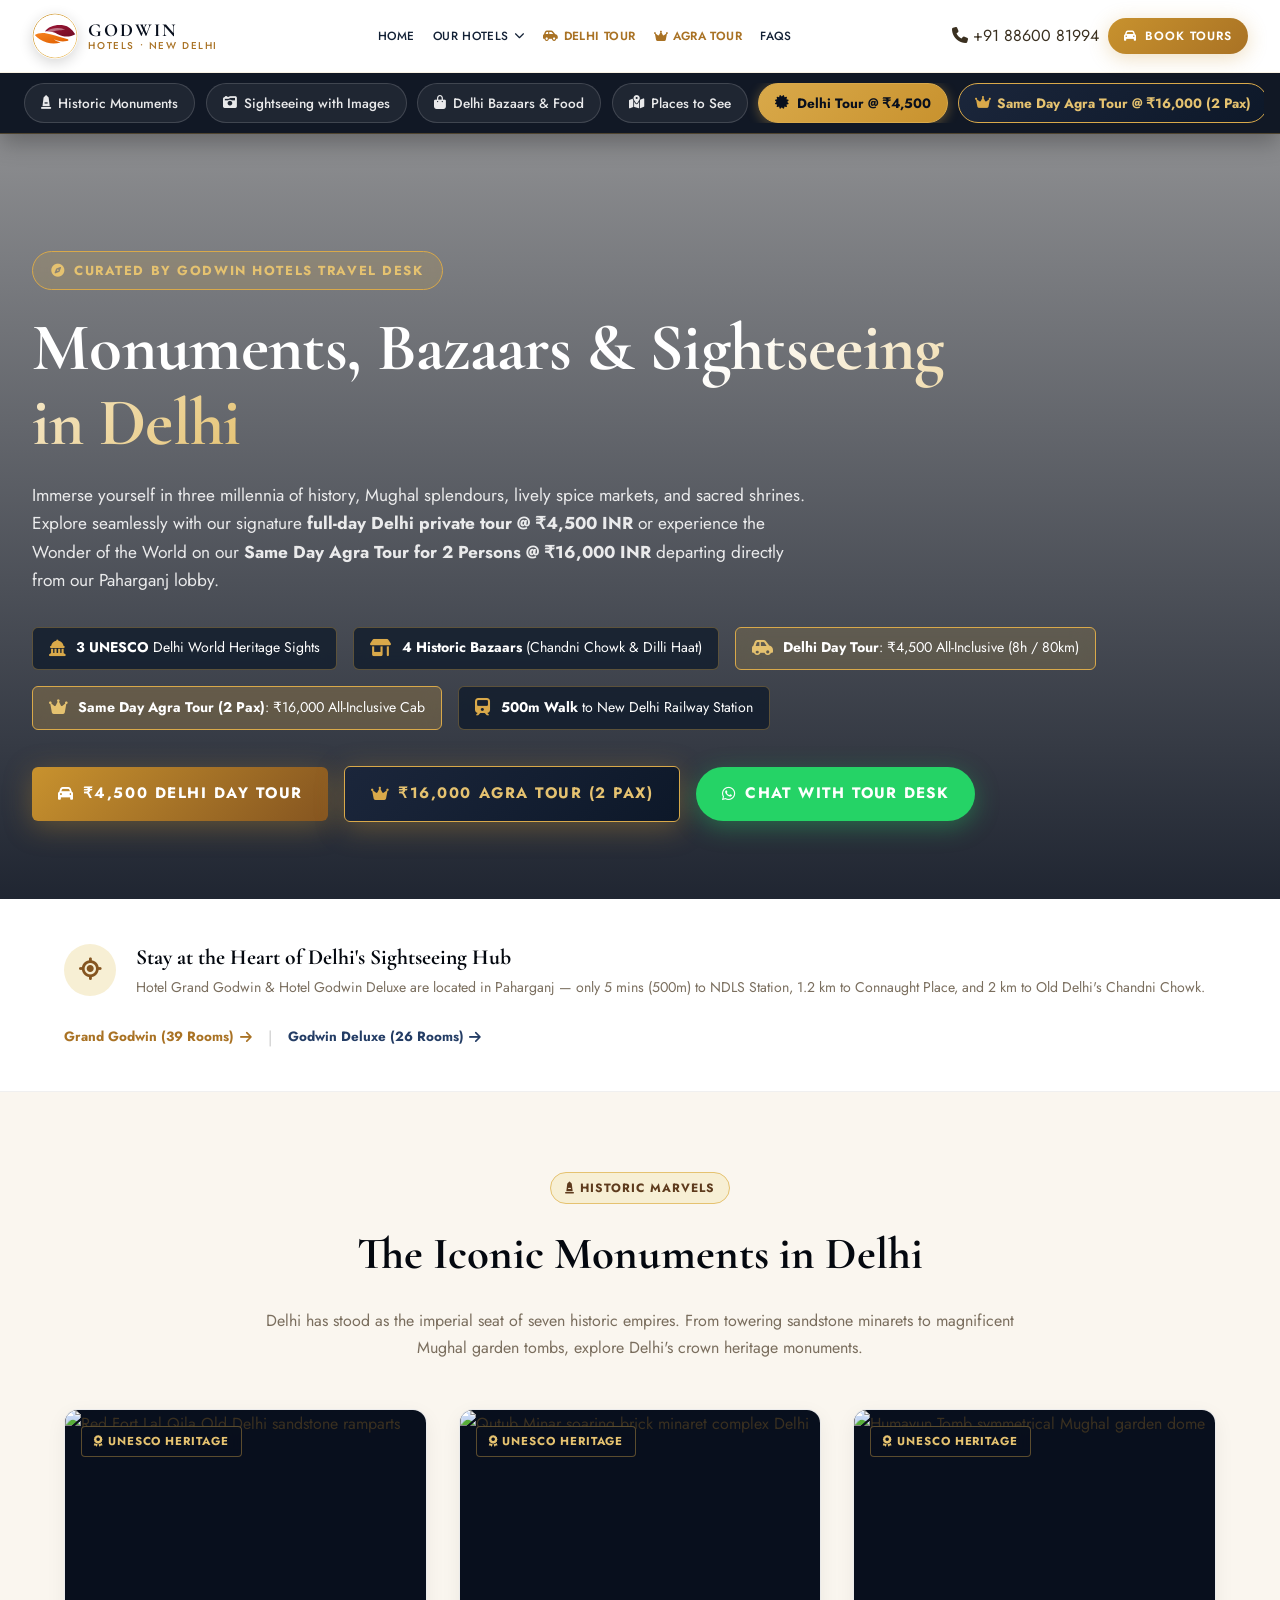
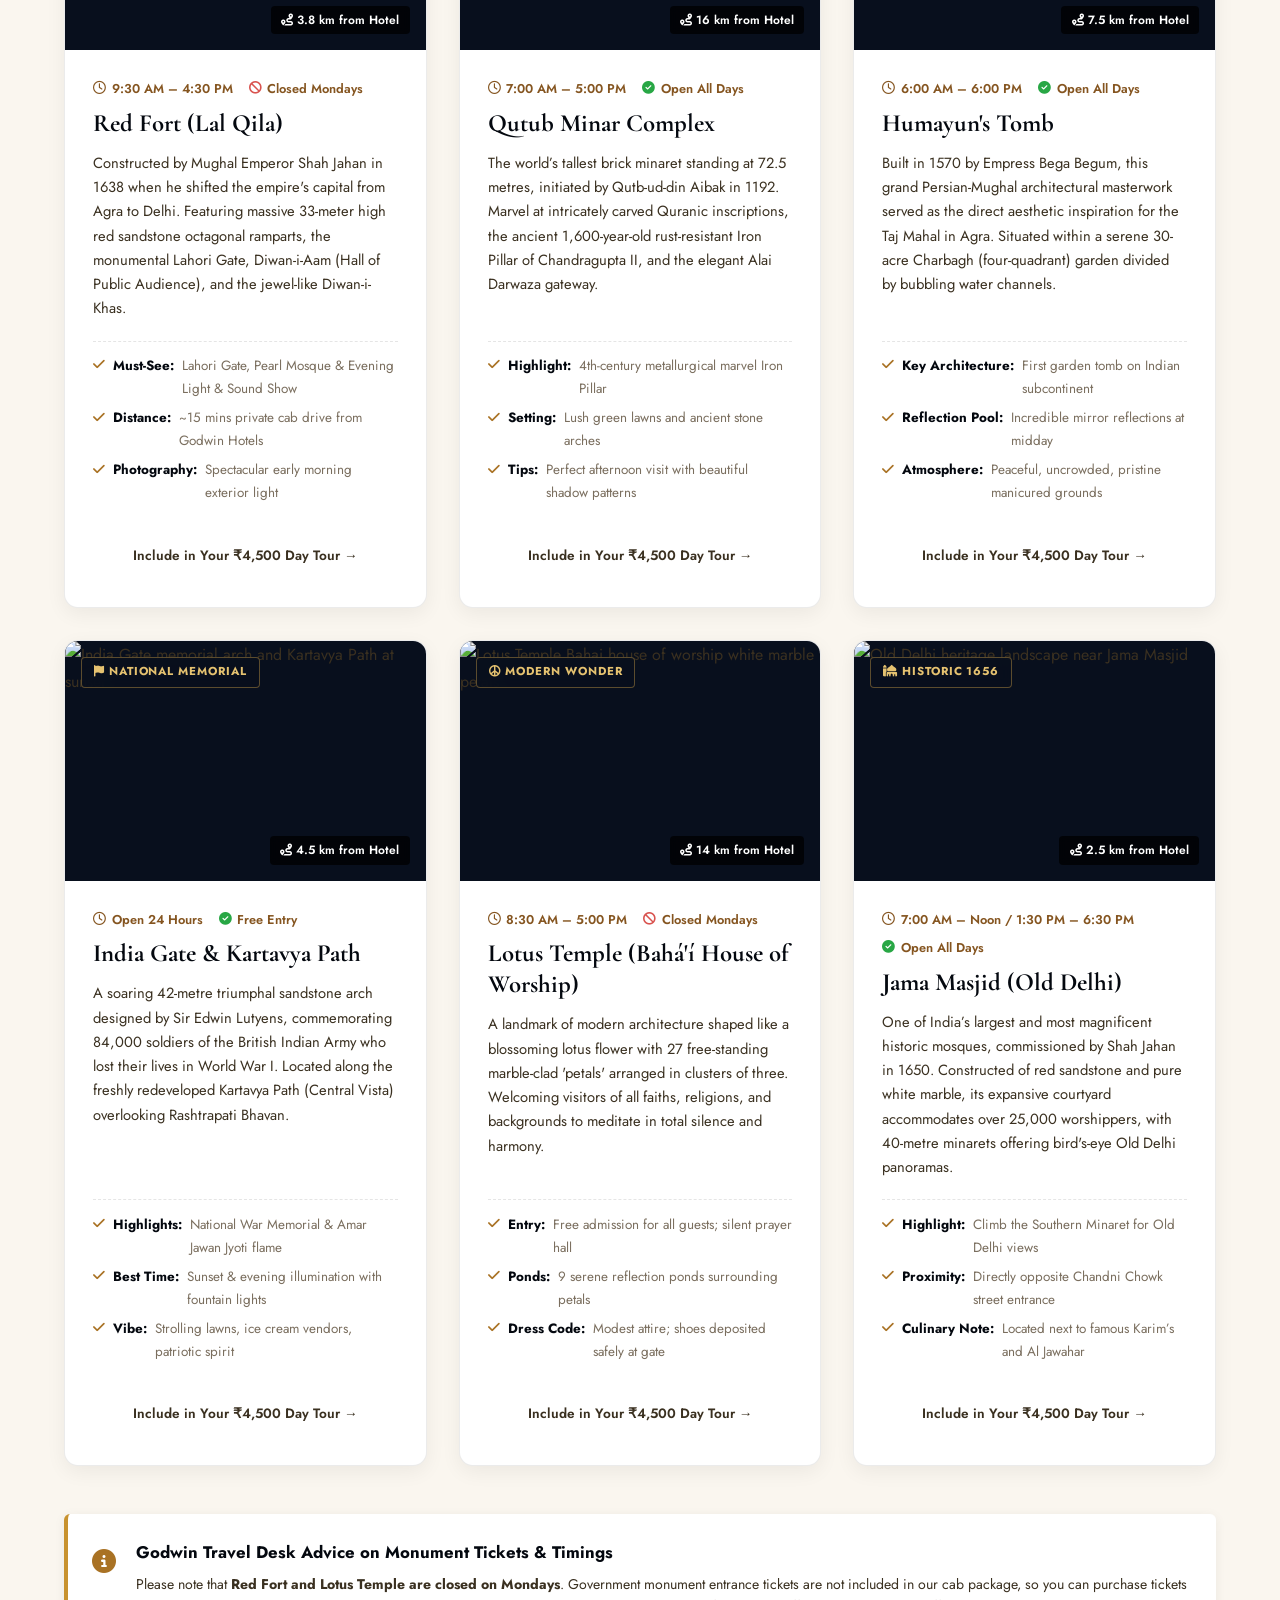
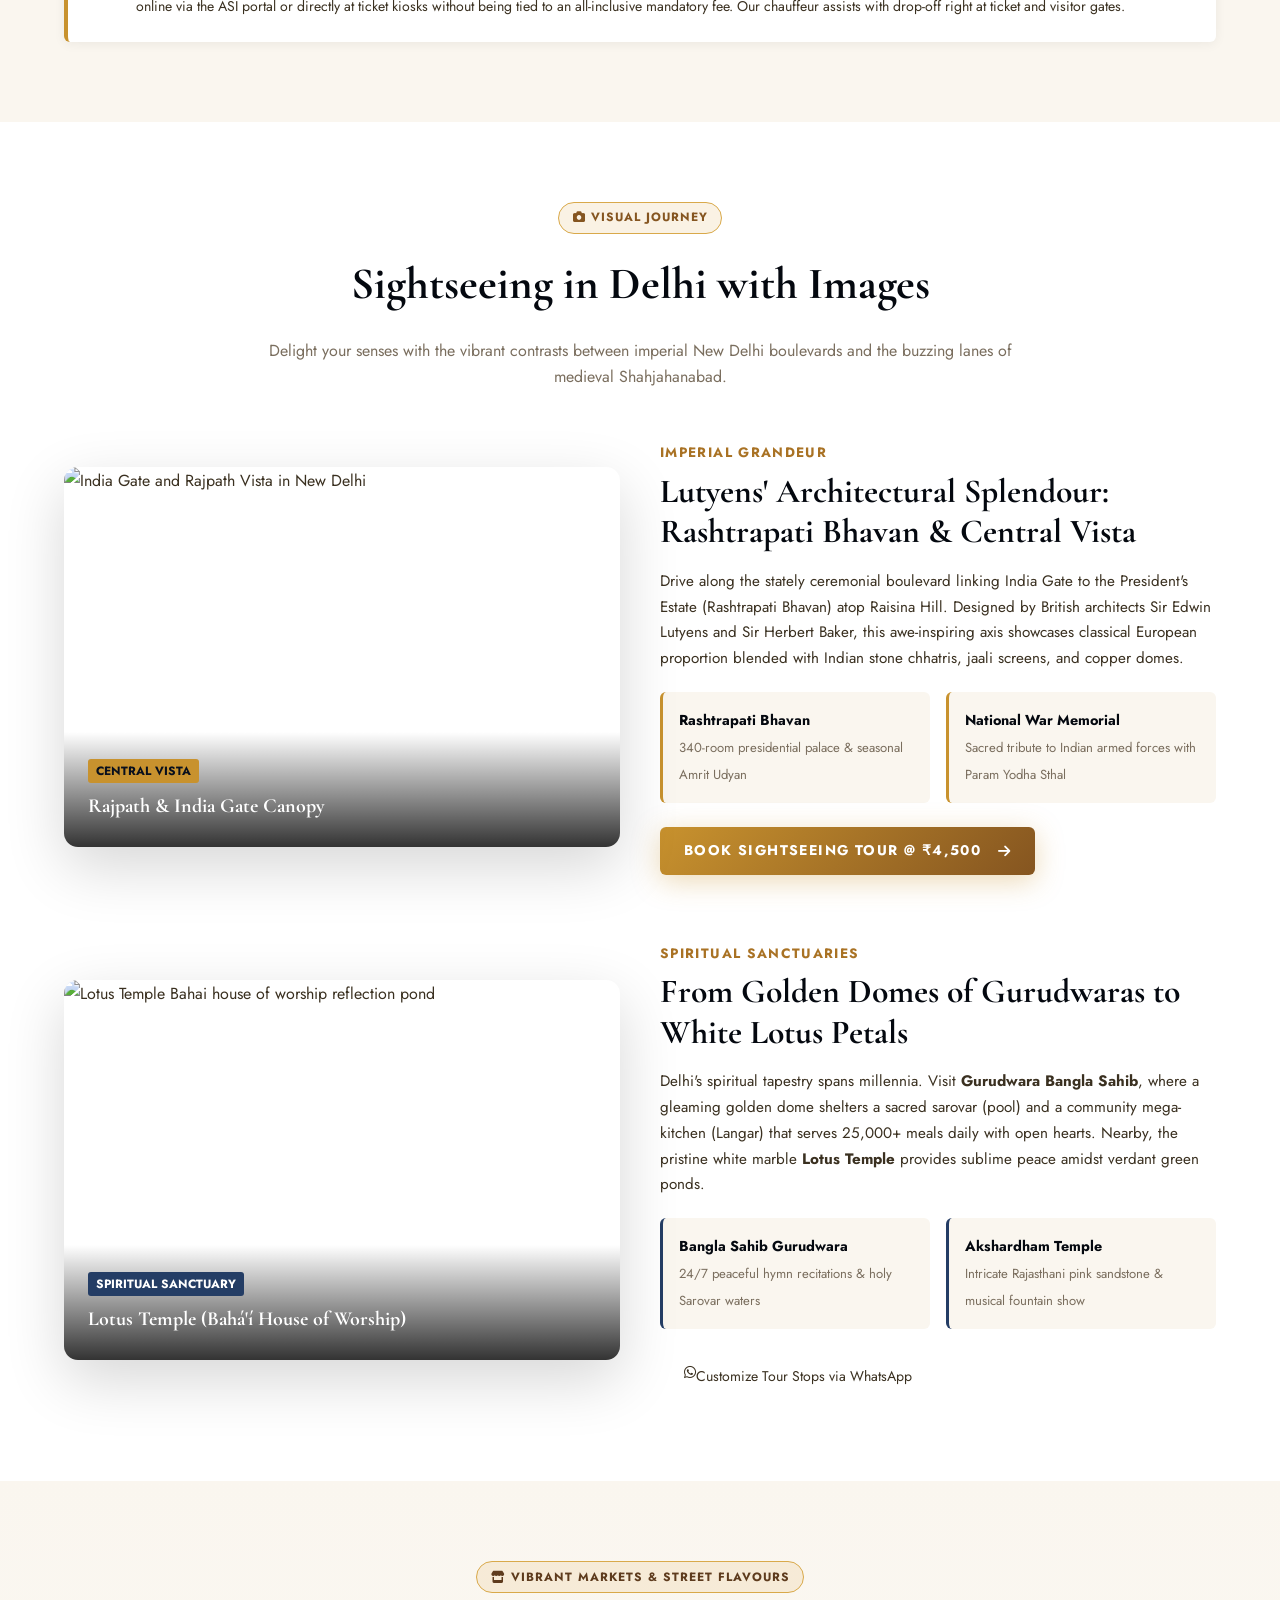
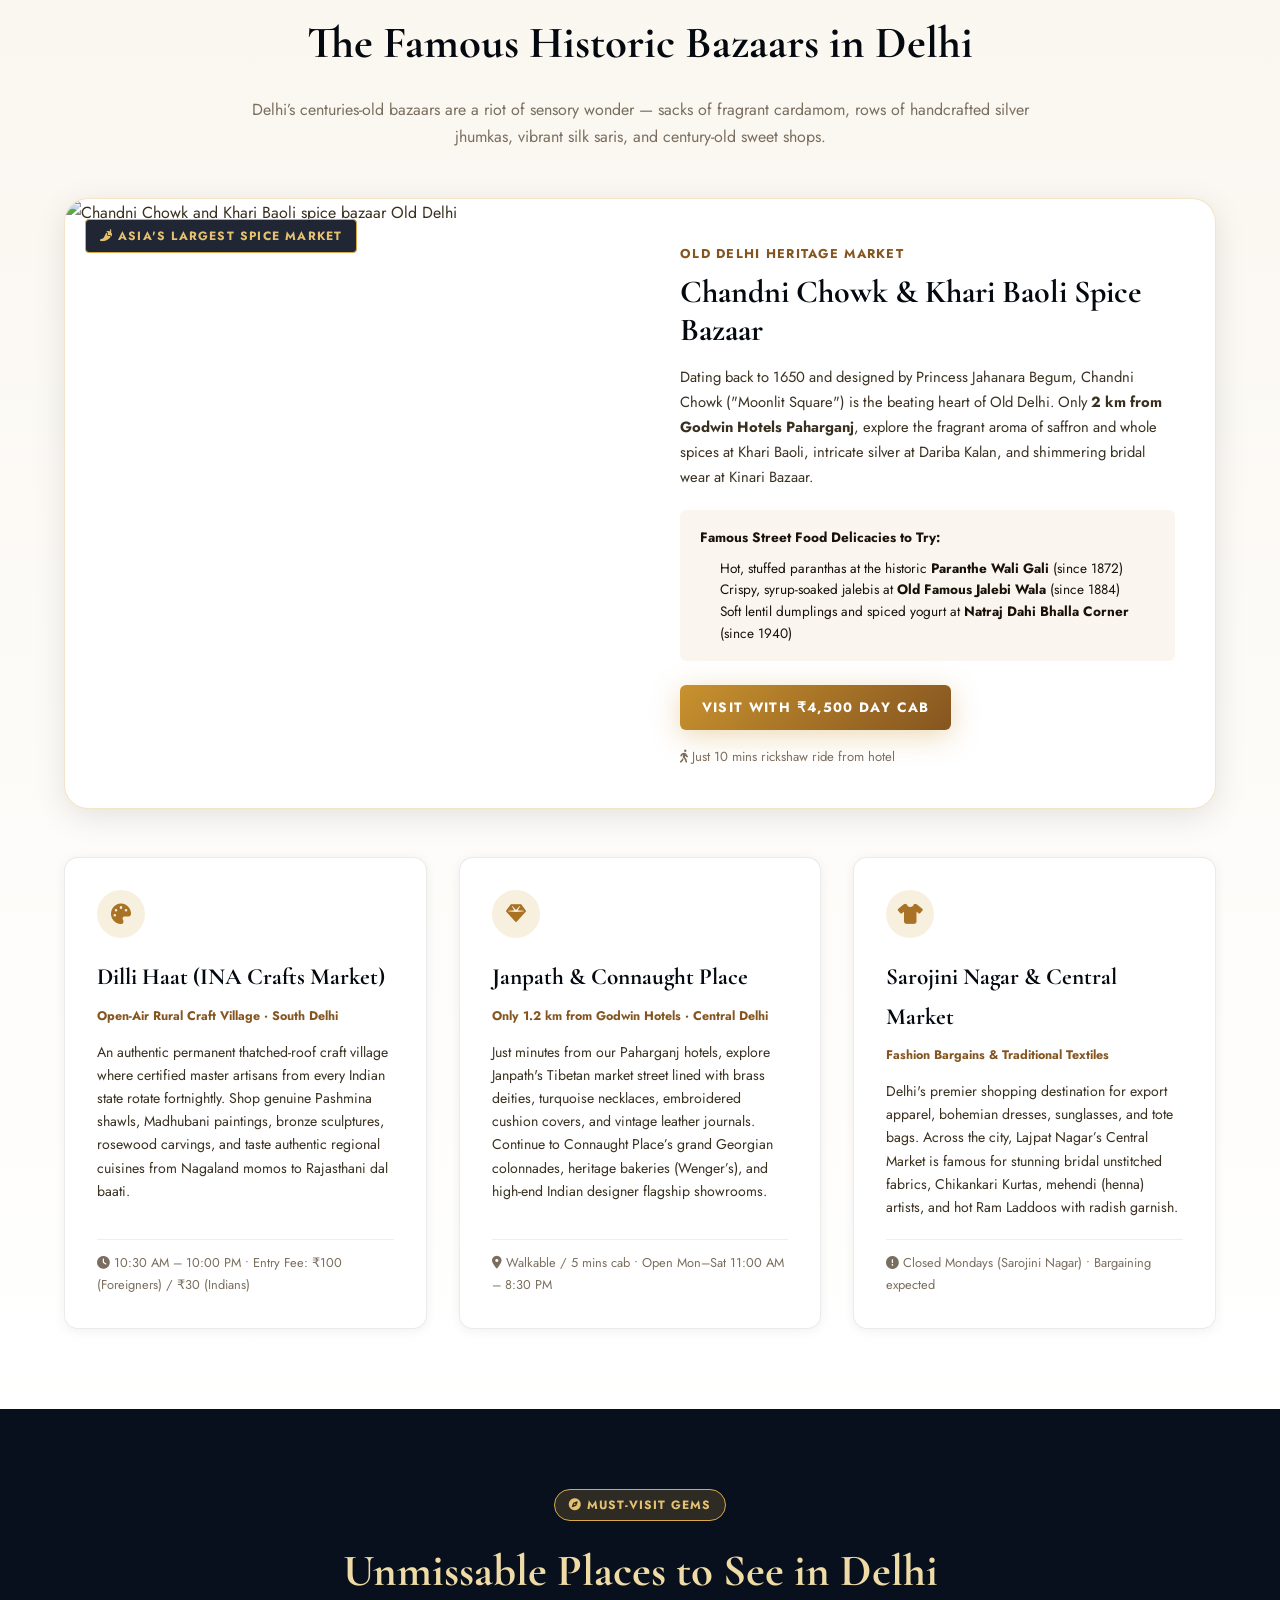
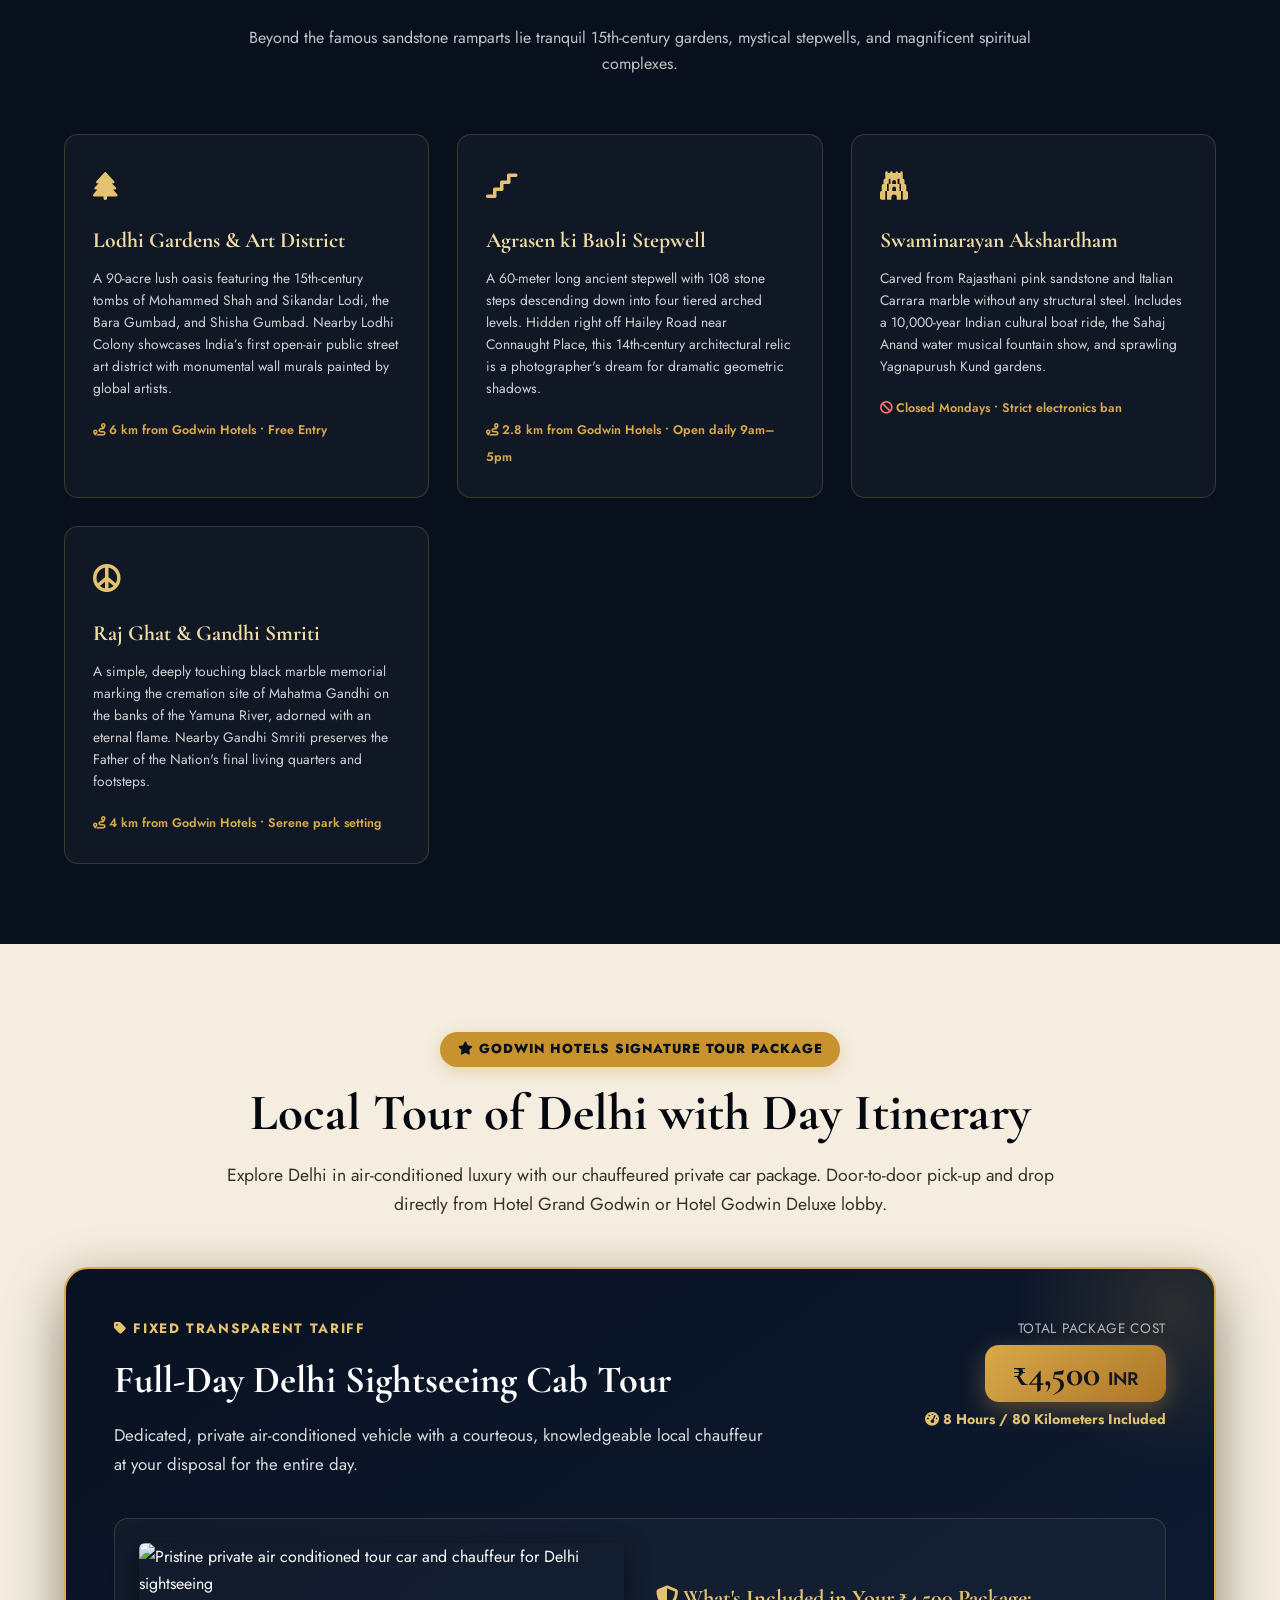
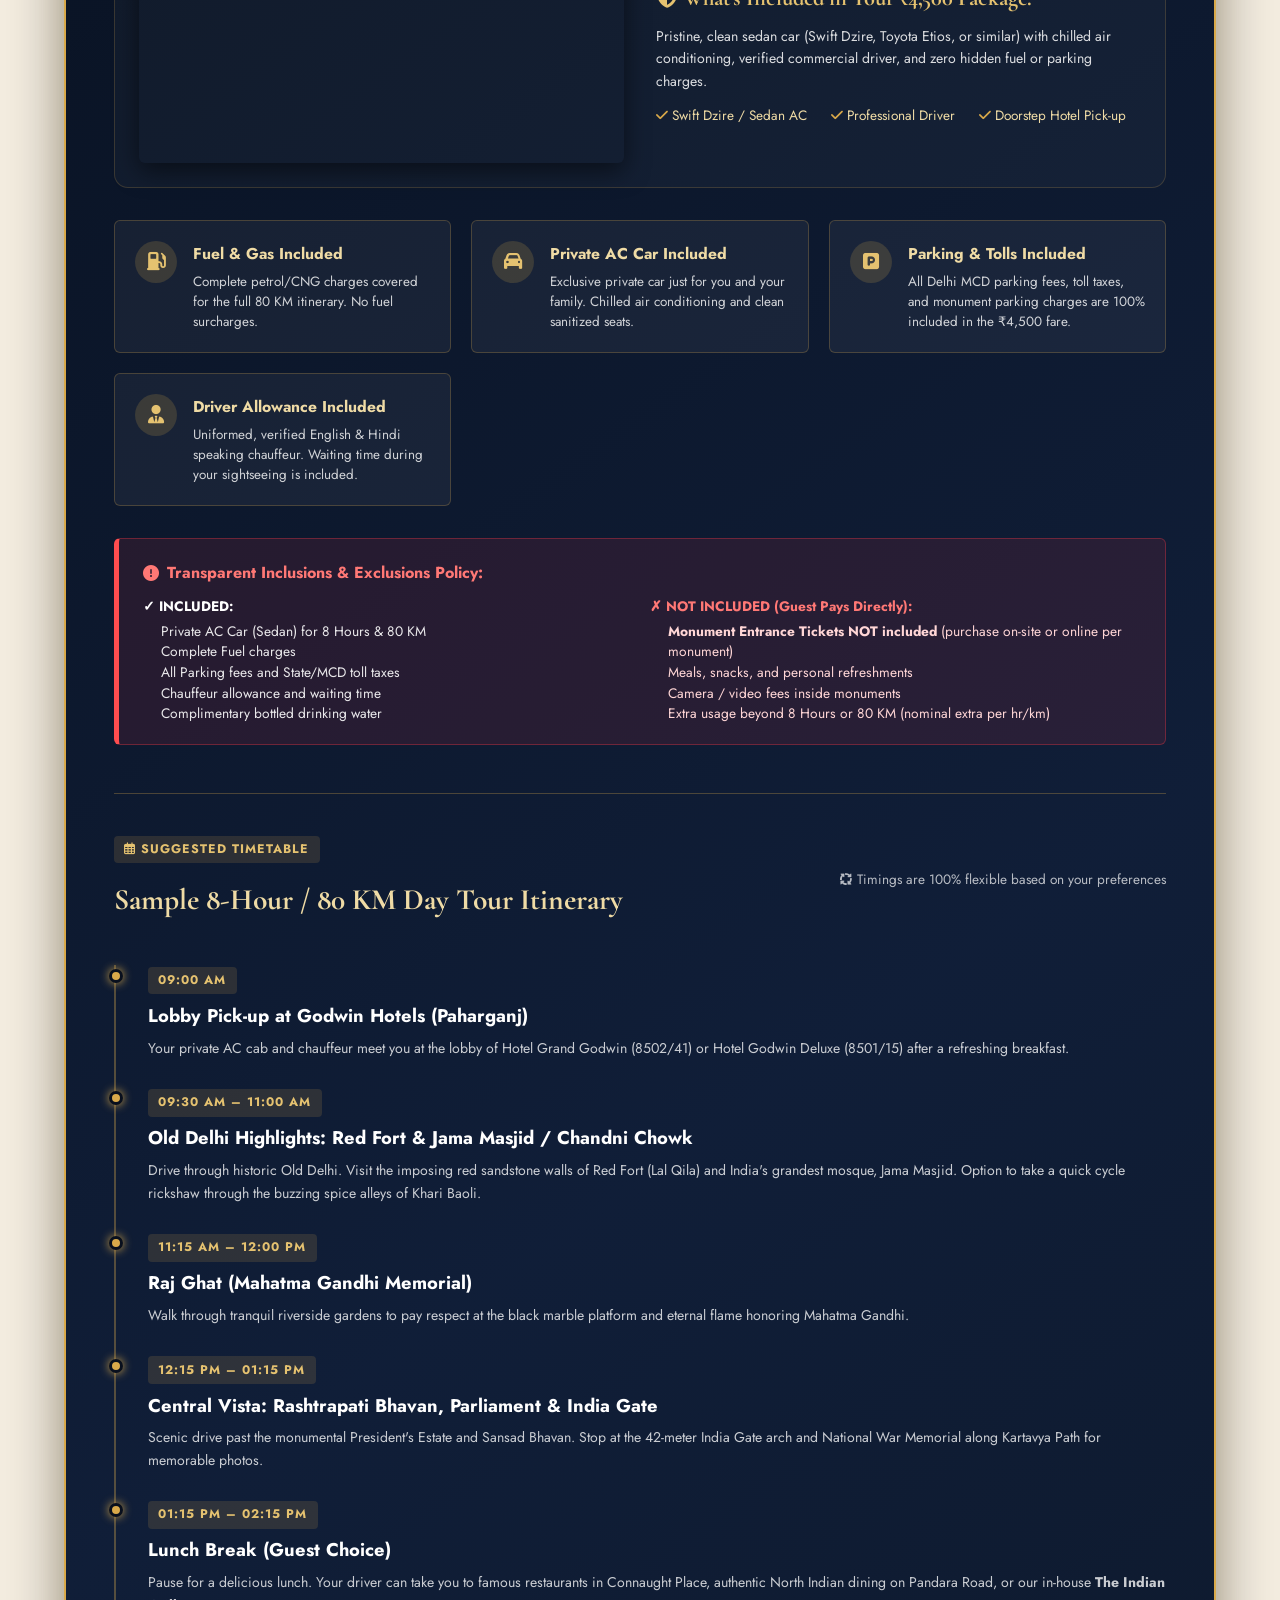
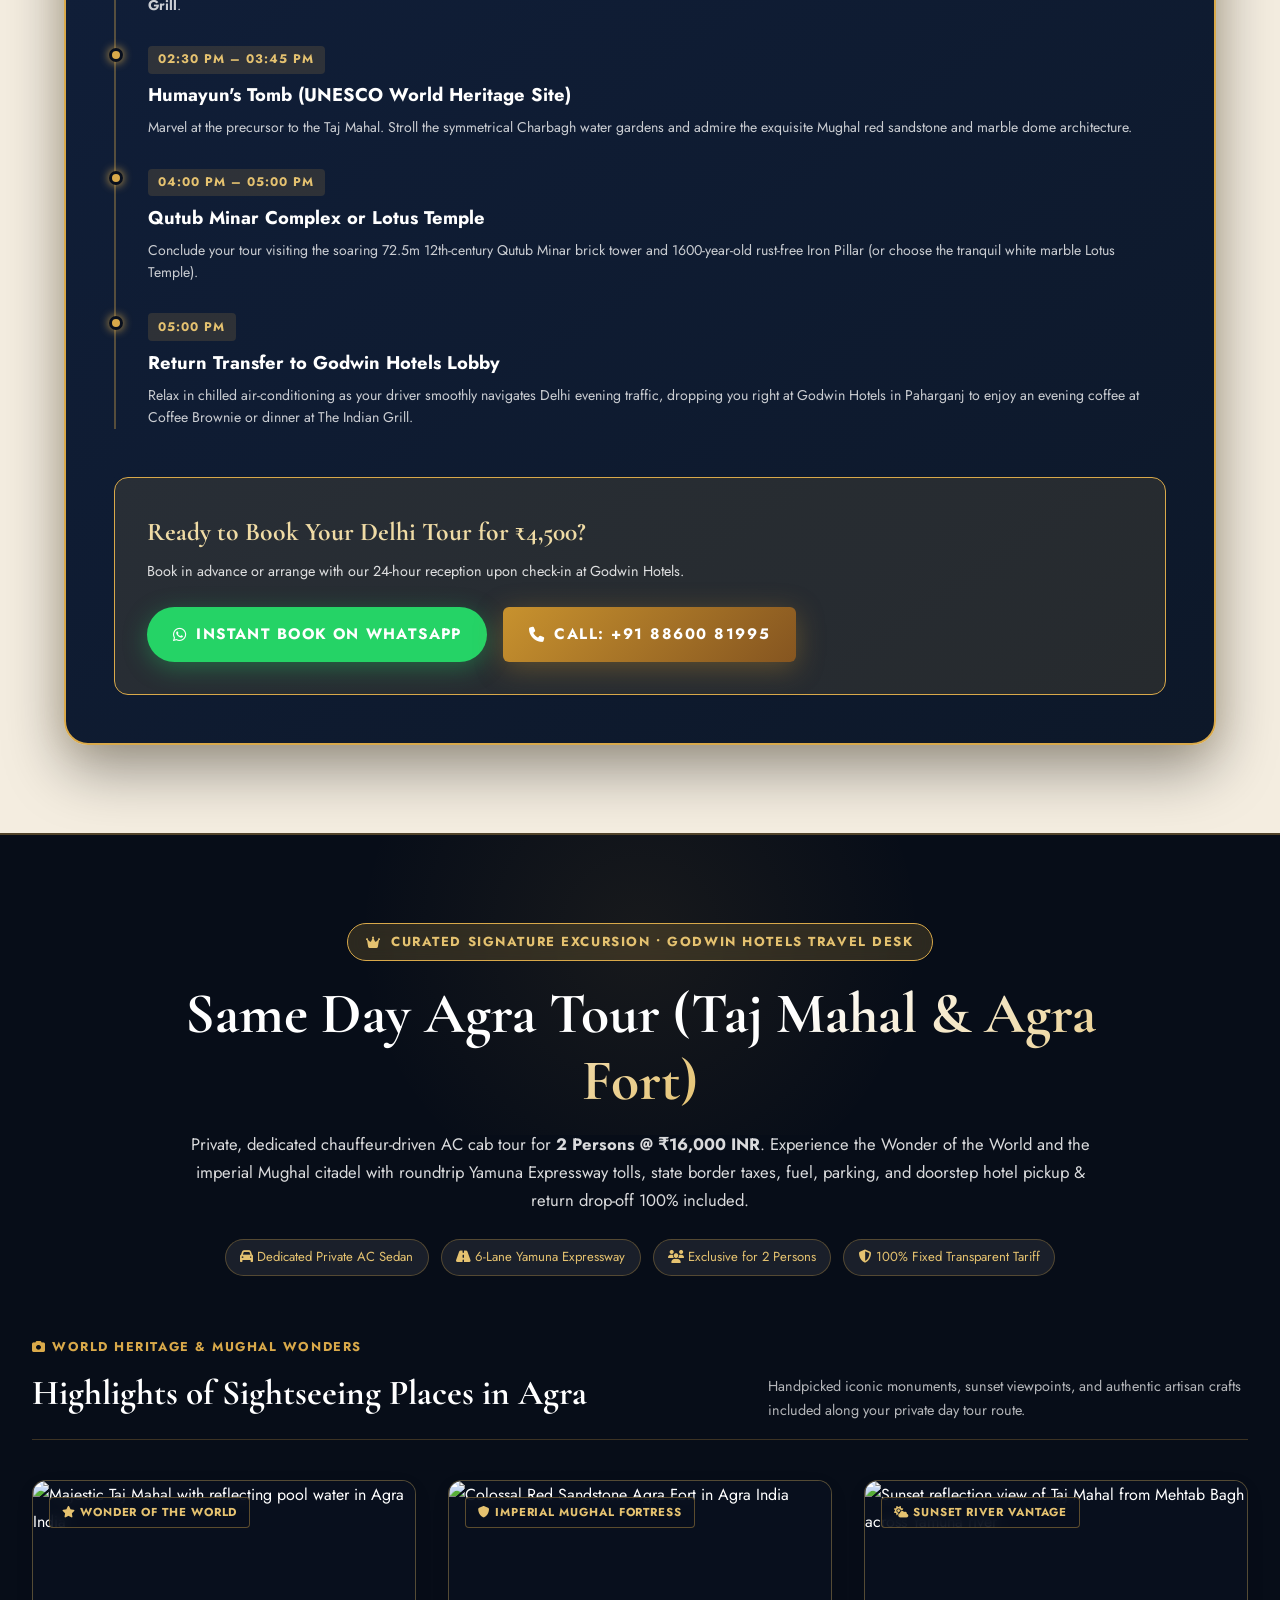
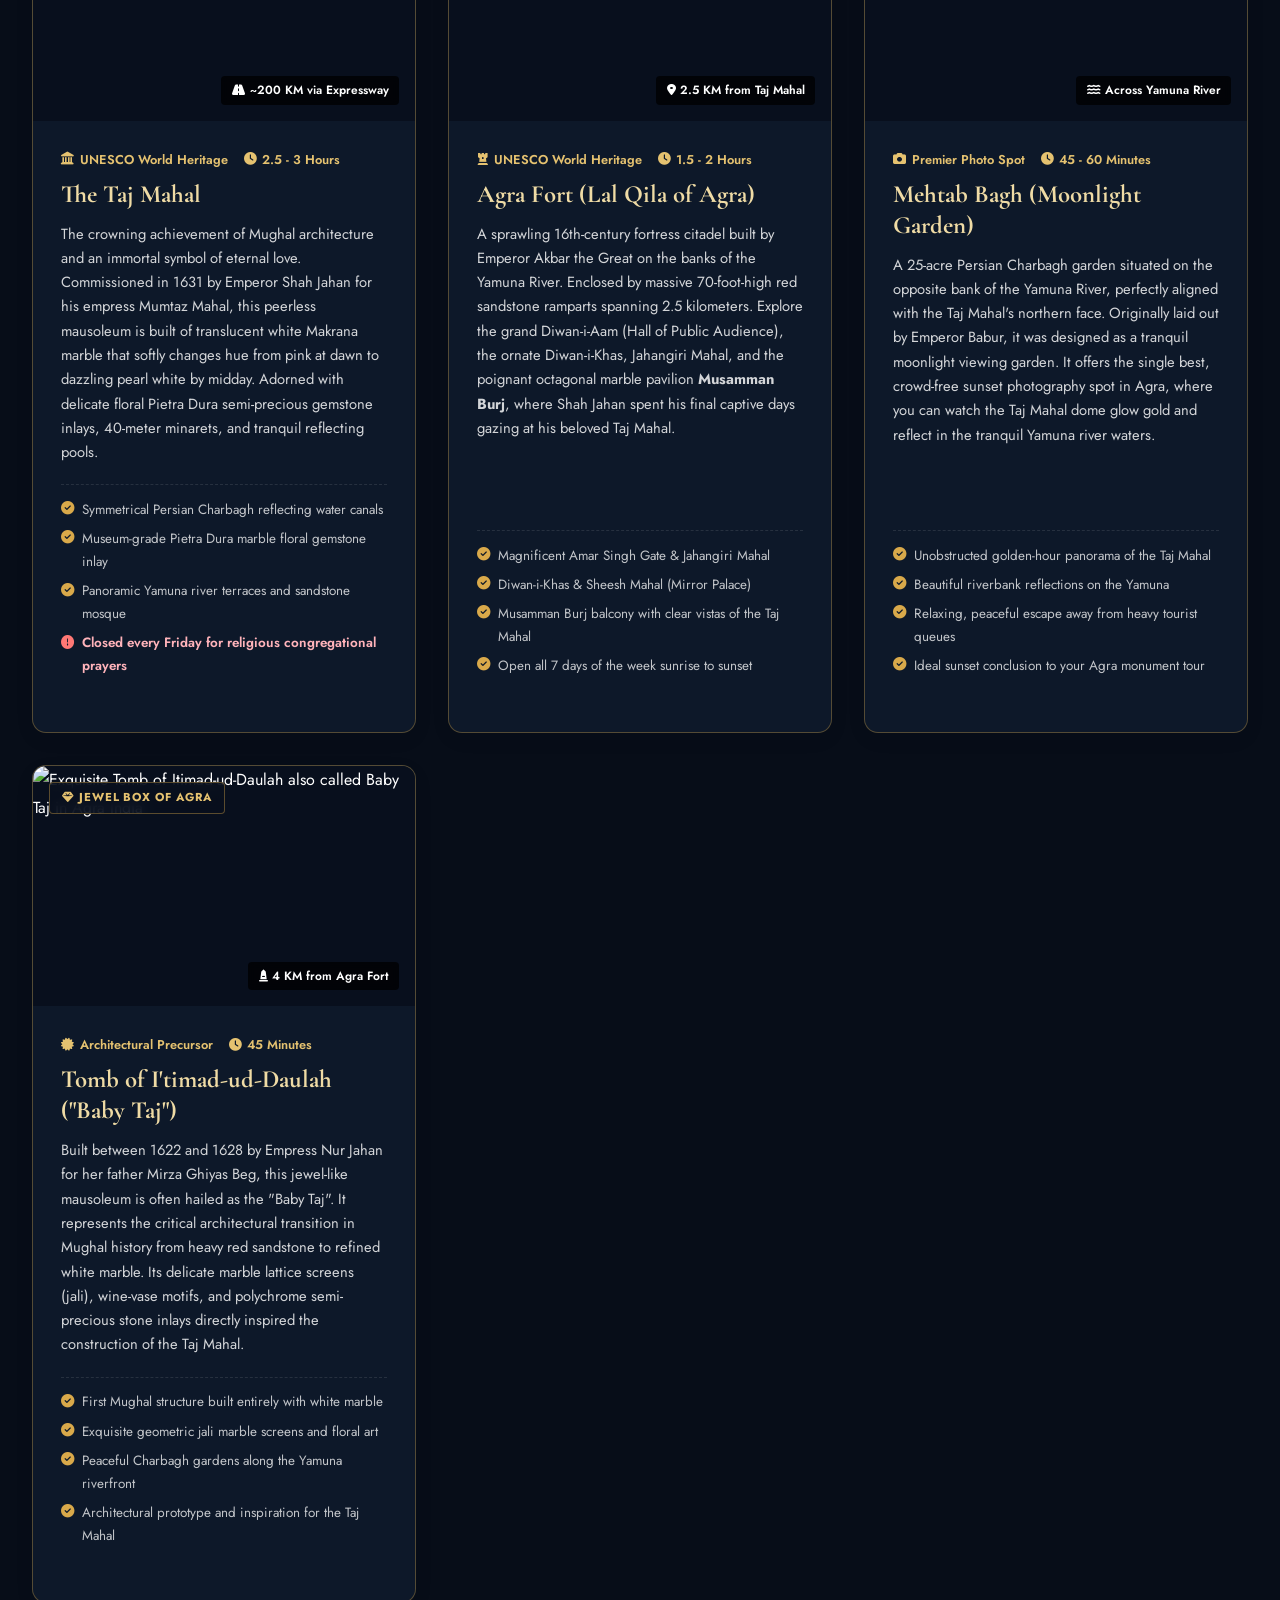
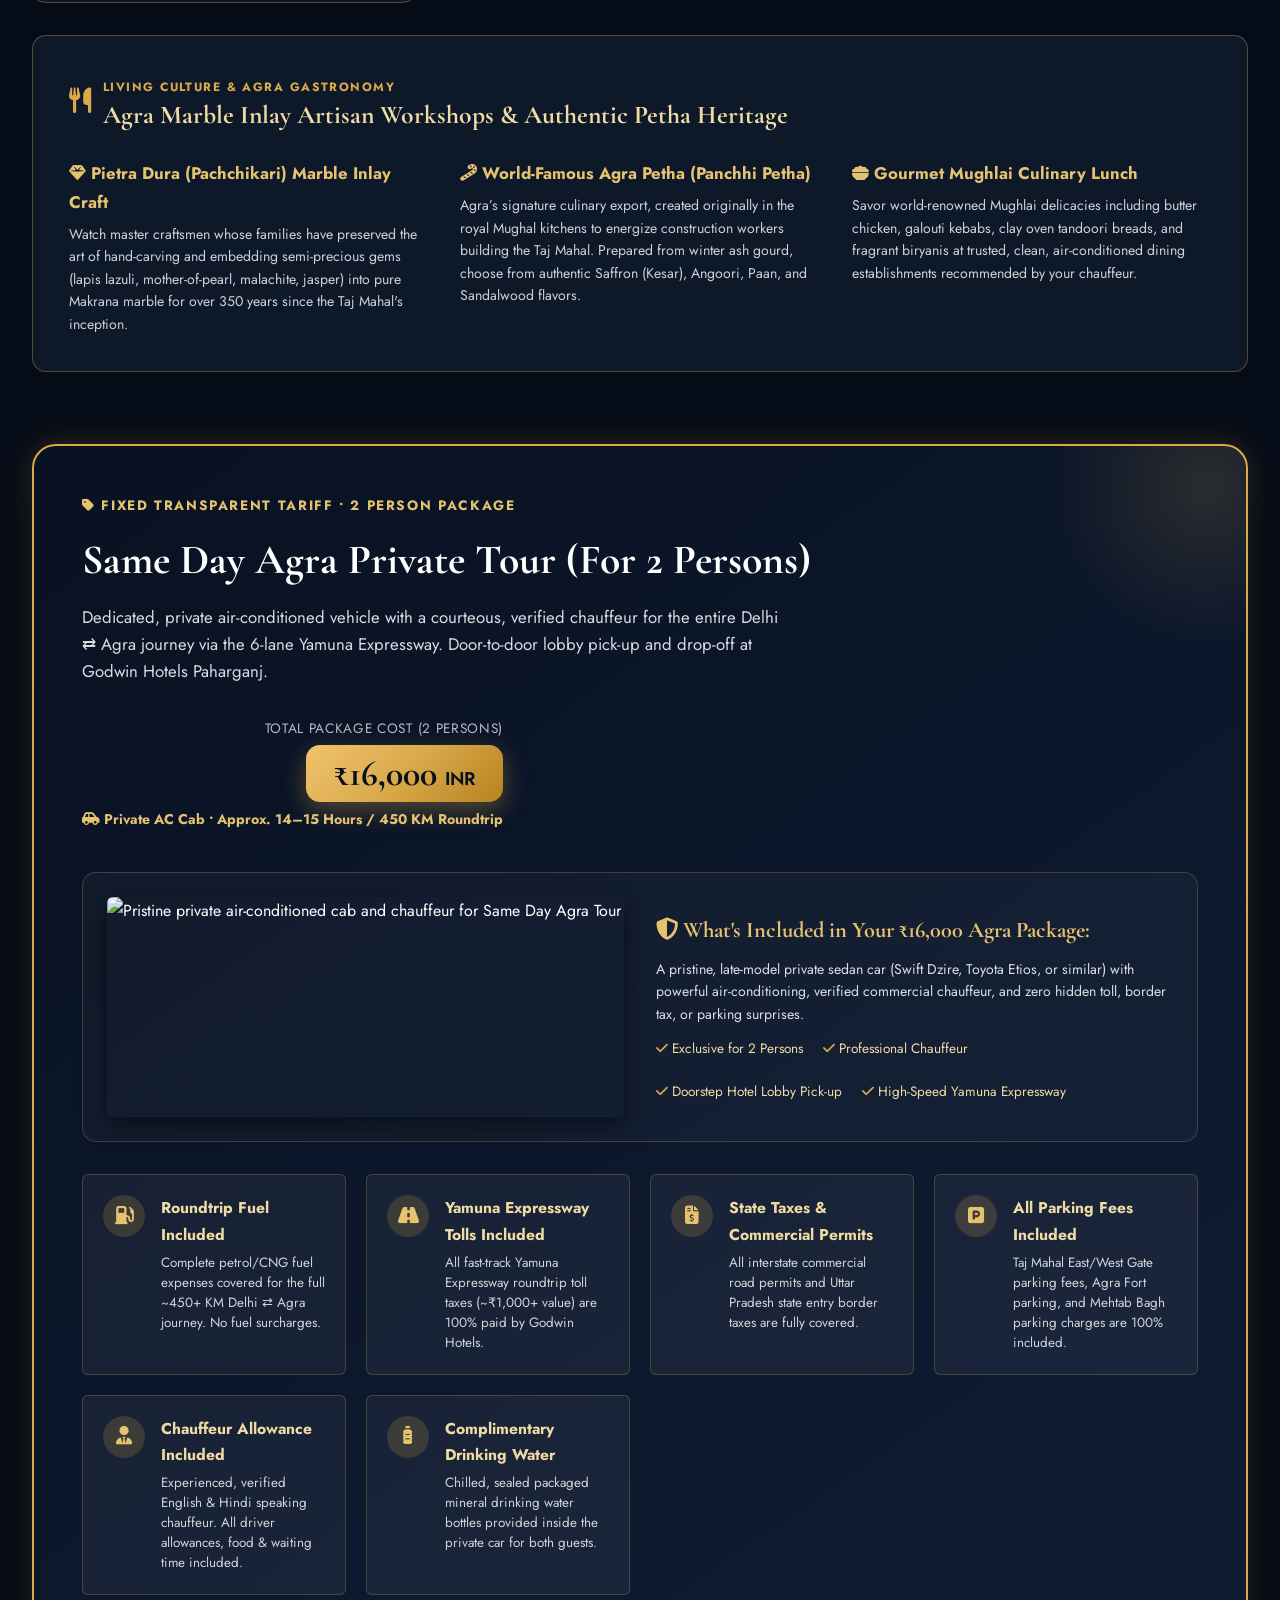
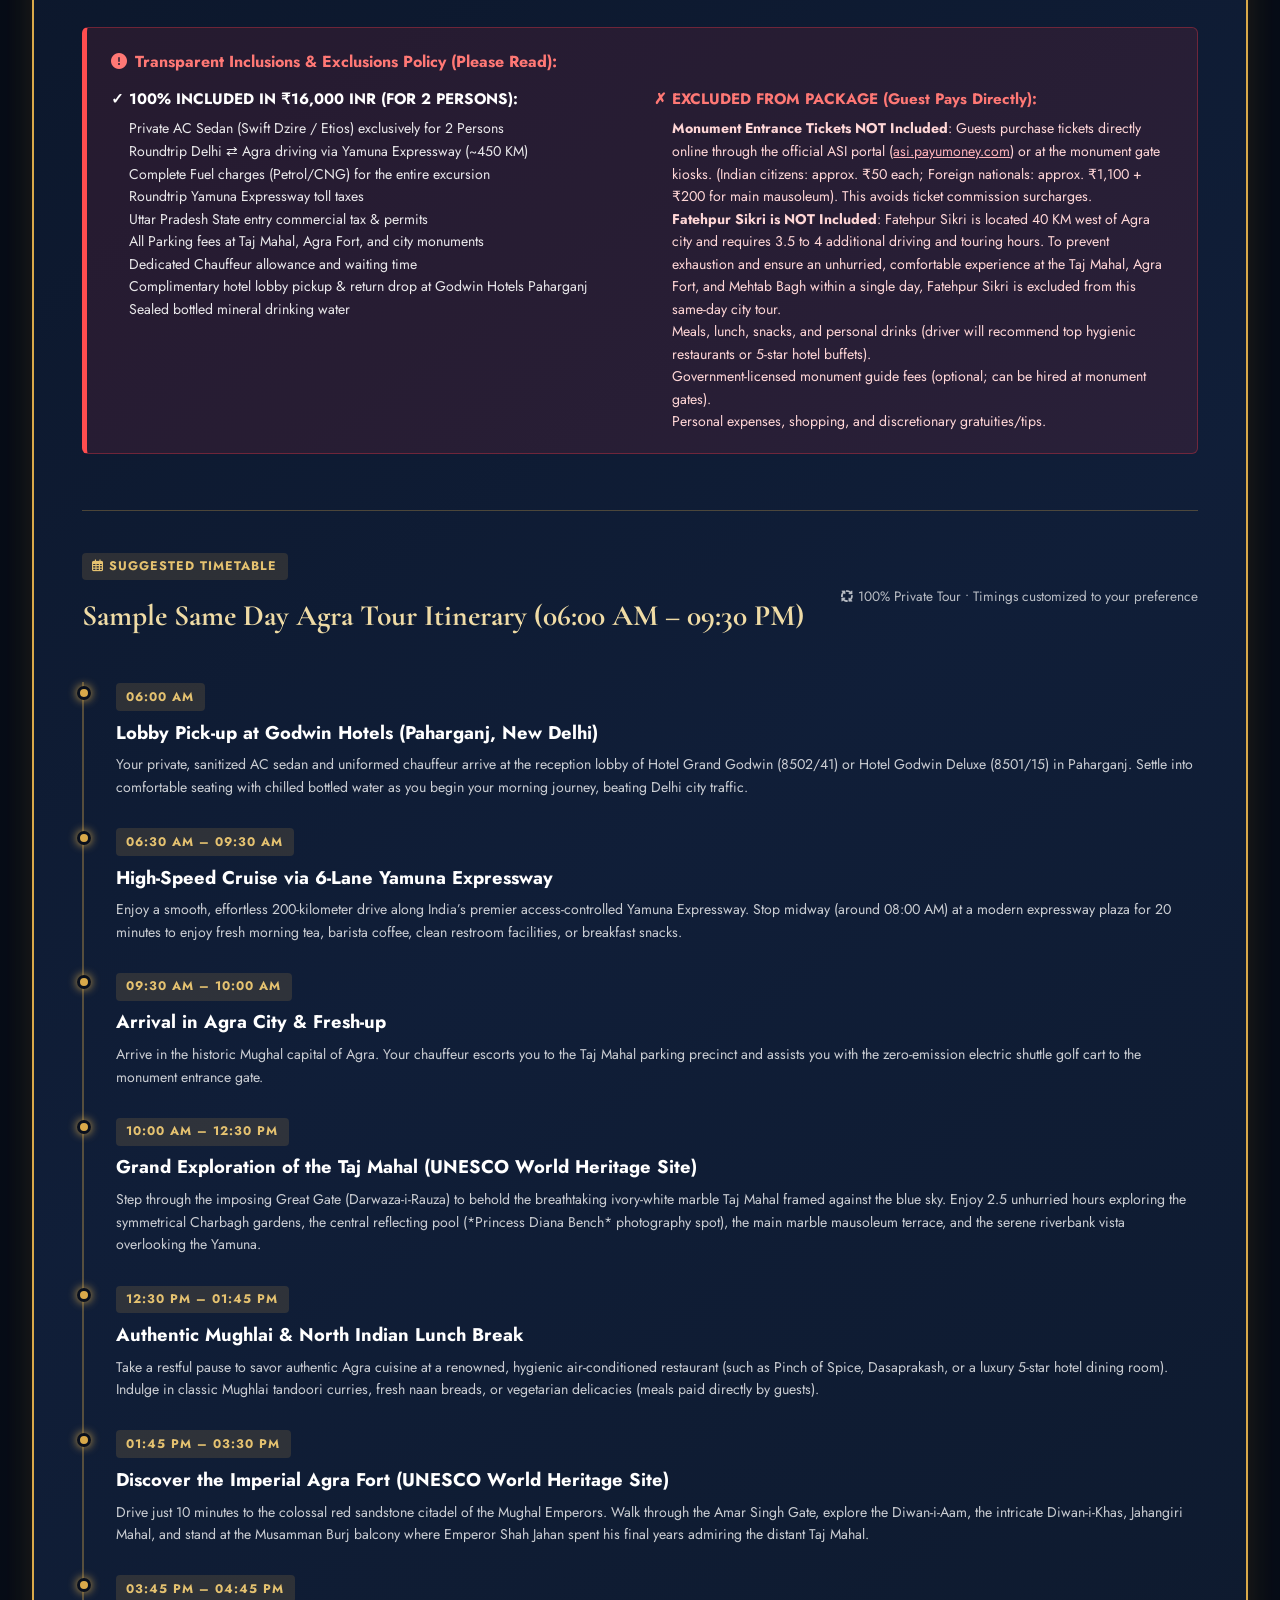
==== delhi-sightseeing/index.html @ 1cf4c9bc "Deploy official Godwin Hotels logo emblem, multi-resolution favicon suite, and web manifest across a" ====
<!DOCTYPE html>
<html lang="en">
<head>
  <!-- Google tag (gtag.js) -->
  <script async src="https://www.googletagmanager.com/gtag/js?id=G-HDG7YBF3ZQ"></script>
  <script>
    window.dataLayer = window.dataLayer || [];
    function gtag(){dataLayer.push(arguments);}
    gtag('js', new Date());

    gtag('config', 'G-HDG7YBF3ZQ');
  </script>

  <meta charset="UTF-8">
  <meta name="viewport" content="width=device-width, initial-scale=1.0, viewport-fit=cover">
  <meta name="theme-color" content="#080f1d">
  <title>Delhi Sightseeing &amp; Same Day Agra Tour (Taj Mahal) | Godwin Hotels Delhi</title>
  <meta name="description" content="Discover top Delhi monuments and book our 1-Day Delhi Tour @ ₹4,500 INR or Same Day Agra Tour for 2 Persons @ ₹16,000 INR (Taj Mahal &amp; Agra Fort) with private AC car, driver, fuel, expressway tolls &amp; parking included. Lobby pickup at Godwin Hotels Paharganj.">
  <meta name="keywords" content="delhi sightseeing, same day agra tour, agra tour from delhi, taj mahal tour 16000, agra tour 2 persons, monuments in delhi, delhi day tour 4500, agra fort, mehtab bagh, godwin hotels travel desk">
  <link rel="canonical" href="https://godwinhotels.com/delhi-sightseeing/">

  <!-- Open Graph / Meta -->
  <meta property="og:type" content="website">
  <meta property="og:title" content="Delhi Sightseeing &amp; Same Day Agra Tour (Taj Mahal &amp; Agra Fort) | Godwin Hotels">
  <meta property="og:description" content="Explore Delhi's historic sights or take our Same Day Agra Tour for 2 Persons @ ₹16,000 INR with private AC car, driver, fuel, Yamuna Expressway tolls, taxes, and parking included.">
  <meta property="og:image" content="../assets/images/taj_mahal.jpg">
  <meta property="og:url" content="https://godwinhotels.com/delhi-sightseeing/">

  <!-- Favicon & Touch Icons -->
  <link rel="icon" type="image/svg+xml" href="../assets/images/favicon.svg">
  <link rel="icon" type="image/png" sizes="32x32" href="../assets/images/favicon-32x32.png">
  <link rel="icon" type="image/png" sizes="16x16" href="../assets/images/favicon-16x16.png">
  <link rel="apple-touch-icon" sizes="180x180" href="../assets/images/apple-touch-icon.png">
  <link rel="manifest" href="../site.webmanifest">
  <link rel="shortcut icon" href="../favicon.ico">
  <link rel="preconnect" href="https://fonts.googleapis.com">
  <link rel="preconnect" href="https://fonts.gstatic.com" crossorigin>
  <link href="https://fonts.googleapis.com/css2?family=Cormorant+Garamond:ital,wght@0,300;0,400;0,500;0,600;0,700;1,300;1,400;1,600&family=Jost:wght@200;300;400;500;600;700&family=Playfair+Display:ital,wght@0,400;0,700;1,400&display=swap" rel="stylesheet">
  <link rel="stylesheet" href="https://cdnjs.cloudflare.com/ajax/libs/font-awesome/6.5.1/css/all.min.css" integrity="sha512-DTOQO9RWCH3ppGqcWaEA1BIZOC6xxalwEsw9c2QQeAIftl+Vegovlnee1c9QX4TctnWMn13TZye+giMm8e2LwA==" crossorigin="anonymous" referrerpolicy="no-referrer">

  <!-- Core & Dedicated Styles -->
  <link rel="stylesheet" href="../assets/css/style.css">
  <link rel="stylesheet" href="../assets/css/hotel-page.css">
  <!-- Mobile & Beauty Optimization -->
  <link rel="stylesheet" href="../assets/css/mobile-optimize.css">

  <style>
    /* ─── Delhi Sightseeing Specific Page Enhancements ─── */
    .sight-hero {
      position: relative;
      min-height: 85vh;
      display: flex;
      align-items: center;
      background: linear-gradient(180deg, rgba(8, 15, 29, 0.45) 0%, rgba(8, 15, 29, 0.90) 100%),
                  url('../assets/images/delhi_hero.jpg') center/cover no-repeat;
      color: #fff;
      padding: 7rem 0 4.5rem;
    }
    .hero-badge-pill {
      display: inline-flex;
      align-items: center;
      gap: 0.5rem;
      padding: 0.45rem 1.15rem;
      border-radius: 999px;
      background: rgba(217, 169, 74, 0.18);
      border: 1px solid var(--gold-400);
      color: var(--gold-300);
      font-size: 0.82rem;
      font-weight: 700;
      letter-spacing: 0.12em;
      text-transform: uppercase;
      margin-bottom: 1.25rem;
      backdrop-filter: blur(8px);
    }
    .hero-title {
      font-family: var(--font-display);
      font-size: clamp(2.5rem, 5.5vw, 4.2rem);
      line-height: 1.12;
      font-weight: 700;
      color: #fff;
      margin-bottom: 1.25rem;
      max-width: 950px;
    }
    .hero-title span {
      background: linear-gradient(135deg, #fff 20%, var(--gold-300) 100%);
      -webkit-background-clip: text;
      -webkit-text-fill-color: transparent;
    }
    .hero-lead {
      font-size: clamp(1rem, 1.35vw, 1.25rem);
      color: rgba(255, 255, 255, 0.88);
      max-width: 780px;
      line-height: 1.65;
      margin-bottom: 2rem;
    }
    .hero-badges-grid {
      display: flex;
      flex-wrap: wrap;
      gap: 1rem;
      margin-bottom: 2.25rem;
    }
    .hero-badge-item {
      display: flex;
      align-items: center;
      gap: 0.65rem;
      background: rgba(13, 24, 41, 0.75);
      border: 1px solid rgba(217, 169, 74, 0.35);
      border-radius: var(--radius-sm);
      padding: 0.55rem 1rem;
      font-size: 0.88rem;
      color: #fff;
      backdrop-filter: blur(10px);
    }
    .hero-badge-item i {
      color: var(--gold-400);
      font-size: 1.05rem;
    }

    /* Sub-nav quick pill links */
    .quick-jump-nav {
      position: sticky;
      top: 72px;
      z-index: 99;
      background: rgba(8, 15, 29, 0.96);
      border-bottom: 1px solid rgba(217, 169, 74, 0.3);
      padding: 0.65rem 0;
      backdrop-filter: blur(12px);
      -webkit-backdrop-filter: blur(12px);
      box-shadow: 0 8px 24px rgba(0,0,0,0.3);
      width: 100%;
      max-width: 100%;
      overflow: hidden;
    }
    .quick-jump-nav .container-wide {
      width: 100%;
      max-width: 100%;
      padding: 0 1rem;
      overflow: hidden;
    }
    .quick-jump-inner {
      display: flex;
      align-items: center;
      gap: 0.65rem;
      overflow-x: auto;
      white-space: nowrap;
      -webkit-overflow-scrolling: touch;
      scrollbar-width: none;
      -ms-overflow-style: none;
      padding: 0 0.5rem;
      width: 100%;
      max-width: 100%;
    }
    .quick-jump-inner::-webkit-scrollbar { display: none; }
    .jump-pill {
      display: inline-flex;
      align-items: center;
      gap: 0.45rem;
      padding: 0.45rem 1rem;
      border-radius: 999px;
      background: rgba(255, 255, 255, 0.06);
      border: 1px solid rgba(255, 255, 255, 0.15);
      color: rgba(255, 255, 255, 0.9);
      font-size: 0.85rem;
      font-weight: 500;
      transition: all 0.25s ease;
      touch-action: manipulation;
    }
    .jump-pill:hover, .jump-pill.active {
      background: var(--gold-500);
      border-color: var(--gold-400);
      color: #080f1d;
      font-weight: 700;
    }
    .jump-pill.tour-highlight {
      background: linear-gradient(135deg, #d9a94a 0%, #c8922e 100%);
      color: #080f1d;
      font-weight: 700;
      box-shadow: 0 2px 12px rgba(217, 169, 74, 0.4);
    }

    /* Cards grid */
    .sight-grid {
      display: grid;
      grid-template-columns: repeat(auto-fit, minmax(min(100%, 350px), 1fr));
      gap: 2rem;
      margin-top: 2.5rem;
    }
    @media (max-width: 640px) {
      .sight-grid { grid-template-columns: 1fr; gap: 1.5rem; }
    }
    .sight-card {
      background: #ffffff;
      border-radius: var(--radius-md);
      overflow: hidden;
      border: 1px solid rgba(0, 0, 0, 0.08);
      box-shadow: 0 6px 20px rgba(0, 0, 0, 0.06);
      display: flex;
      flex-direction: column;
      transition: transform 0.3s ease, box-shadow 0.3s ease;
    }
    .sight-card:hover {
      transform: translateY(-6px);
      box-shadow: 0 16px 36px rgba(0, 0, 0, 0.14);
    }
    .sight-card-media {
      position: relative;
      height: 240px;
      overflow: hidden;
      background: var(--navy-900);
    }
    .sight-card-media img {
      width: 100%;
      height: 100%;
      object-fit: cover;
      transition: transform 0.5s ease;
    }
    .sight-card:hover .sight-card-media img {
      transform: scale(1.05);
    }
    .sight-tag {
      position: absolute;
      top: 1rem;
      left: 1rem;
      background: rgba(8, 15, 29, 0.88);
      color: var(--gold-300);
      font-size: 0.72rem;
      font-weight: 700;
      letter-spacing: 0.08em;
      text-transform: uppercase;
      padding: 0.3rem 0.75rem;
      border-radius: 4px;
      border: 1px solid rgba(217, 169, 74, 0.4);
      backdrop-filter: blur(6px);
    }
    .sight-distance {
      position: absolute;
      bottom: 1rem;
      right: 1rem;
      background: rgba(0, 0, 0, 0.75);
      color: #fff;
      font-size: 0.75rem;
      font-weight: 600;
      padding: 0.25rem 0.65rem;
      border-radius: 4px;
      backdrop-filter: blur(4px);
    }
    .sight-card-body {
      padding: 1.75rem;
      display: flex;
      flex-direction: column;
      flex-grow: 1;
    }
    .sight-meta {
      display: flex;
      align-items: center;
      flex-wrap: wrap;
      gap: 0.4rem 1rem;
      font-size: 0.8rem;
      color: var(--gold-700);
      font-weight: 600;
      margin-bottom: 0.5rem;
    }
    .sight-meta span {
      white-space: nowrap;
      display: inline-flex;
      align-items: center;
      gap: 0.35rem;
    }
    .sight-card-title {
      font-family: var(--font-display);
      font-size: 1.55rem;
      color: var(--navy-950);
      font-weight: 700;
      margin-bottom: 0.75rem;
      line-height: 1.25;
    }
    .sight-card-desc {
      font-size: 0.92rem;
      color: var(--text-body);
      line-height: 1.65;
      margin-bottom: 1.25rem;
      flex-grow: 1;
    }
    .sight-features-list {
      list-style: none;
      padding: 0;
      margin: 0 0 1.25rem;
      font-size: 0.84rem;
      color: var(--text-muted);
      border-top: 1px dashed rgba(0,0,0,0.1);
      padding-top: 0.85rem;
    }
    .sight-features-list li {
      margin-bottom: 0.4rem;
      display: flex;
      align-items: flex-start;
      gap: 0.5rem;
    }
    .sight-features-list li strong {
      white-space: nowrap;
      color: var(--navy-950);
    }
    .sight-features-list li i {
      color: var(--gold-600);
      margin-top: 0.2rem;
    }

    /* ─── Tour Itinerary Featured Showcase Card ─── */
    .tour-package-hero {
      background: linear-gradient(145deg, #091222 0%, #101e38 55%, #0d1829 100%);
      border: 2px solid var(--gold-400);
      border-radius: var(--radius-lg);
      padding: 3rem;
      color: #fff;
      box-shadow: 0 24px 60px rgba(0, 0, 0, 0.4), 0 0 30px rgba(217, 169, 74, 0.2);
      position: relative;
      overflow: hidden;
      margin-top: 3rem;
    }
    .tour-package-hero::before {
      content: "";
      position: absolute;
      top: -120px;
      right: -120px;
      width: 320px;
      height: 320px;
      background: radial-gradient(circle, rgba(217, 169, 74, 0.15) 0%, transparent 70%);
      border-radius: 50%;
      pointer-events: none;
    }
    .tour-price-badge {
      display: inline-block;
      background: linear-gradient(135deg, var(--gold-400) 0%, var(--gold-600) 100%);
      color: #080f1d;
      font-family: var(--font-display);
      font-size: 2.25rem;
      font-weight: 800;
      padding: 0.65rem 1.75rem;
      border-radius: var(--radius-md);
      box-shadow: 0 8px 24px rgba(217, 169, 74, 0.35);
      line-height: 1;
    }
    .tour-inclusions-grid {
      display: grid;
      grid-template-columns: repeat(auto-fit, minmax(min(100%, 260px), 1fr));
      gap: 1.25rem;
      margin: 2rem 0;
    }
    .inclusion-box {
      background: rgba(255, 255, 255, 0.05);
      border: 1px solid rgba(217, 169, 74, 0.25);
      border-radius: var(--radius-sm);
      padding: 1.25rem;
      display: flex;
      gap: 1rem;
      align-items: flex-start;
    }
    .inclusion-icon {
      width: 42px;
      height: 42px;
      min-width: 42px;
      border-radius: 50%;
      background: rgba(217, 169, 74, 0.18);
      display: flex;
      align-items: center;
      justify-content: center;
      color: var(--gold-300);
      font-size: 1.15rem;
    }
    .inclusion-title {
      font-size: 0.98rem;
      font-weight: 700;
      color: var(--gold-200);
      margin-bottom: 0.25rem;
    }
    .inclusion-desc {
      font-size: 0.84rem;
      color: rgba(255, 255, 255, 0.8);
      line-height: 1.5;
    }

    /* Exclusion Callout Alert */
    .exclusion-callout {
      background: rgba(220, 53, 69, 0.12);
      border: 1px solid rgba(220, 53, 69, 0.4);
      border-left: 5px solid #ff4d4f;
      border-radius: var(--radius-sm);
      padding: 1.25rem 1.5rem;
      margin: 1.75rem 0;
      color: #ffd6d6;
    }
    .exclusion-callout h5 {
      color: #ff7875;
      font-size: 1rem;
      font-weight: 700;
      margin-bottom: 0.35rem;
      display: flex;
      align-items: center;
      gap: 0.5rem;
    }

    /* Hour by Hour Timeline */
    .timeline-wrap {
      position: relative;
      margin: 2.5rem 0 1rem;
      padding-left: 2rem;
      border-left: 2px solid rgba(217, 169, 74, 0.35);
    }
    .timeline-node {
      position: relative;
      margin-bottom: 1.75rem;
    }
    .timeline-node::before {
      content: "";
      position: absolute;
      left: -2rem;
      top: 0.25rem;
      width: 14px;
      height: 14px;
      border-radius: 50%;
      background: var(--gold-400);
      border: 3px solid #080f1d;
      transform: translateX(-50%);
      box-shadow: 0 0 10px var(--gold-400);
    }
    .timeline-time {
      display: inline-block;
      font-size: 0.78rem;
      font-weight: 700;
      letter-spacing: 0.08em;
      text-transform: uppercase;
      color: var(--gold-300);
      background: rgba(217, 169, 74, 0.15);
      padding: 0.2rem 0.65rem;
      border-radius: 4px;
      margin-bottom: 0.35rem;
    }
    .timeline-title {
      font-size: 1.15rem;
      font-weight: 700;
      color: #ffffff;
      margin-bottom: 0.35rem;
    }
    .timeline-desc {
      font-size: 0.88rem;
      color: rgba(255, 255, 255, 0.78);
      line-height: 1.6;
    }

    /* Responsive adjustments for Tablets, Laptops & Mobile / Apple / Android */
    @media (max-width: 1024px) {
      .tour-package-hero { padding: 2rem; }
    }
    @media (max-width: 768px) {
      .tour-package-hero { padding: 1.5rem 1.25rem; }
      .tour-price-badge { font-size: 1.85rem; padding: 0.5rem 1.25rem; }
      .tour-inclusions-grid { grid-template-columns: 1fr; }
      .timeline-wrap { padding-left: 1.25rem; }
      .timeline-node::before { left: -1.25rem; }
      .hero-title { font-size: clamp(2rem, 7vw, 2.85rem); }
      .hero-lead { font-size: 1rem; }
      .hero-badges-grid { gap: 0.65rem; }
      .hero-badge-item { font-size: 0.8rem; padding: 0.45rem 0.75rem; width: 100%; }
    }
    @media (max-width: 480px) {
      .tour-package-hero { padding: 1.25rem 1rem; border-radius: var(--radius-md); }
      .inclusion-box { padding: 1rem; }
      .exclusion-callout { padding: 1rem; }
    }
  </style>

  <!-- Schema.org Structured Data -->
  <script type="application/ld+json">
  {
    "@context": "https://schema.org",
    "@graph": [
      {
        "@type": "TouristDestination",
        "name": "Delhi Heritage & Cultural Sightseeing",
        "description": "Comprehensive travel guide to Delhi monuments, Chandni Chowk bazaars, and private 1-day guided cab tours organized by Godwin Hotels Paharganj New Delhi.",
        "url": "https://godwinhotels.com/delhi-sightseeing/",
        "containedInPlace": {
          "@type": "AdministrativeArea",
          "name": "New Delhi, Delhi, India"
        }
      },
      {
        "@type": "TouristTrip",
        "@id": "https://godwinhotels.com/delhi-sightseeing/#delhi-day-tour",
        "name": "Full Day Delhi Sightseeing Local Tour (8 Hours / 80 KM)",
        "description": "Private chauffeured air-conditioned Delhi city tour covering Red Fort, India Gate, Qutub Minar, Humayun's Tomb, Lotus Temple, and Chandni Chowk. Fuel, private car, and parking included at ₹4,500 INR. Monument tickets excluded.",
        "touristType": ["International Tourists", "Domestic Travelers", "Family Groups"],
        "offers": {
          "@type": "Offer",
          "price": "4500",
          "priceCurrency": "INR",
          "availability": "https://schema.org/InStock",
          "validFrom": "2026-01-01",
          "description": "8 Hours / 80 KM private AC car tour. Includes fuel, private car, and parking. Monument entry tickets not included."
        },
        "provider": {
          "@type": "Hotel",
          "name": "Godwin Hotels Delhi Travel Desk",
          "telephone": "+91-88600-81995",
          "email": "book@godwinhotels.com",
          "address": {
            "@type": "PostalAddress",
            "streetAddress": "8502/41, Arakashan Road, Ram Nagar, Paharganj",
            "addressLocality": "New Delhi",
            "postalCode": "110055",
            "addressCountry": "IN"
          }
        }
      },
      {
        "@type": "TouristTrip",
        "@id": "https://godwinhotels.com/delhi-sightseeing/#agra-tour",
        "name": "Same Day Agra Tour for 2 Persons (Taj Mahal & Agra Fort)",
        "description": "Exclusive private chauffeured AC cab excursion from New Delhi (Godwin Hotels, Paharganj) to Agra for 2 persons at ₹16,000 INR. Highlights include Taj Mahal, Agra Fort, Mehtab Bagh, and Baby Taj. Private AC sedan, driver, fuel, Yamuna Expressway roundtrip tolls, UP state taxes, and parking included. Monument tickets and Fatehpur Sikri are excluded.",
        "touristType": ["Couples", "International Tourists", "Domestic Travelers", "Luxury Travelers"],
        "offers": {
          "@type": "Offer",
          "price": "16000",
          "priceCurrency": "INR",
          "availability": "https://schema.org/InStock",
          "validFrom": "2026-01-01",
          "description": "Same Day Agra private tour for 2 persons. Includes private AC car, driver, fuel, parking, and Yamuna Expressway toll taxes. Monument tickets and Fatehpur Sikri are not included."
        },
        "provider": {
          "@type": "Hotel",
          "name": "Godwin Hotels Delhi Travel Desk",
          "telephone": "+91-88600-81995",
          "email": "book@godwinhotels.com",
          "address": {
            "@type": "PostalAddress",
            "streetAddress": "8502/41, Arakashan Road, Ram Nagar, Paharganj",
            "addressLocality": "New Delhi",
            "postalCode": "110055",
            "addressCountry": "IN"
          }
        }
      },
      {
        "@type": "FAQPage",
        "mainEntity": [
          {
            "@type": "Question",
            "name": "What is included in the ₹4,500 Delhi Local Day Tour?",
            "acceptedAnswer": {
              "@type": "Answer",
              "text": "The ₹4,500 package includes a private air-conditioned sedan car for 8 Hours and up to 80 Kilometers, complete fuel charges, all parking fees, toll taxes, and a professional verified chauffeur. Hotel lobby pick-up and drop at Godwin Hotels Paharganj is complimentary."
            }
          },
          {
            "@type": "Question",
            "name": "What is included in the ₹16,000 Same Day Agra Tour for 2 Persons?",
            "acceptedAnswer": {
              "@type": "Answer",
              "text": "The ₹16,000 package for 2 persons includes an exclusive private AC sedan car (Swift Dzire or equivalent) for the entire Delhi-Agra-Delhi day trip (~450 KM), dedicated verified chauffeur, complete fuel, roundtrip Yamuna Expressway toll taxes, UP state border permits, all parking fees, and doorstep lobby pick-up and drop-off at Godwin Hotels Paharganj."
            }
          },
          {
            "@type": "Question",
            "name": "Are monument entrance tickets and Fatehpur Sikri included in the Agra tour?",
            "acceptedAnswer": {
              "@type": "Answer",
              "text": "No, monument entrance tickets and Fatehpur Sikri are NOT included. Guests purchase monument tickets directly online (ASI portal) or on arrival. Fatehpur Sikri is located 40 km west of Agra city and requires 3+ extra hours, so it is excluded to ensure a relaxed, premium visit to the Taj Mahal, Agra Fort, and Mehtab Bagh without rush."
            }
          },
          {
            "@type": "Question",
            "name": "Are monuments in Delhi or Agra closed on any specific day?",
            "acceptedAnswer": {
              "@type": "Answer",
              "text": "Yes! The Taj Mahal in Agra is closed every Friday for prayers. In Delhi, the Red Fort and Lotus Temple are closed on Mondays. Please plan your Agra tour on Saturday through Thursday."
            }
          }
        ]
      }
    ]
  }
  </script>
</head>
<body class="has-docked-bar">


  <!-- ══════════════════════════════════════════
       NAVBAR
  ══════════════════════════════════════════ -->
  <header class="site-header" id="siteHeader">
    <nav class="navbar" id="navbar" aria-label="Main Navigation">
      <div class="container-wide">
        <div class="nav-inner">

          <!-- Brand -->
          <a href="../" class="brand-logo" aria-label="Godwin Hotels Delhi Home">
            <img src="../assets/images/godwin_logo.svg" alt="Godwin Hotels Logo" class="brand-crest-img" width="46" height="46">
            <div class="brand-text-wrap">
              <span class="brand-name">GODWIN</span>
              <span class="brand-sub">Hotels &bull; New Delhi</span>
            </div>
          </a>

          <!-- Nav Links -->
          <div class="nav-links" id="navLinks">
            <a href="../" class="nav-link">Home</a>
            
            <!-- Our Hotels Dropdown -->
            <div class="nav-dropdown">
              <a href="../#destinations" class="nav-link nav-dropdown-toggle" id="hotelsDropdownToggle" aria-haspopup="true" aria-expanded="false">
                Our Hotels <i class="fa-solid fa-chevron-down chevron"></i>
              </a>
              <div class="nav-dropdown-menu" aria-labelledby="hotelsDropdownToggle">
                <a href="../hotel-grand-godwin/" class="nav-dropdown-item">
                  <div style="color:var(--gold-600);font-size:1.15rem;margin-top:0.15rem;"><i class="fa-solid fa-crown"></i></div>
                  <div>
                    <div class="nav-dropdown-item-title">
                      Hotel Grand Godwin
                      <span style="font-size:0.65rem;background:var(--gold-100);color:var(--gold-800);padding:0.12rem 0.45rem;border-radius:4px;font-weight:700;margin-left:0.35rem;">39 Rooms</span>
                    </div>
                    <div class="nav-dropdown-item-desc">Classic Boutique &middot; Coffee Brownie Caf&eacute;</div>
                  </div>
                </a>
                <a href="../hotel-godwin-deluxe/" class="nav-dropdown-item">
                  <div style="color:var(--navy-700);font-size:1.15rem;margin-top:0.15rem;"><i class="fa-solid fa-gem"></i></div>
                  <div>
                    <div class="nav-dropdown-item-title">
                      Hotel Godwin Deluxe
                      <span style="font-size:0.65rem;background:var(--gold-100);color:var(--gold-800);padding:0.12rem 0.45rem;border-radius:4px;font-weight:700;margin-left:0.35rem;">26 Rooms</span>
                    </div>
                    <div class="nav-dropdown-item-desc">Contemporary Designer &middot; The Indian Grill</div>
                  </div>
                </a>
                <div class="nav-dropdown-divider"></div>
                <a href="../#destinations" class="nav-dropdown-item" style="padding:0.5rem 1.15rem;font-size:0.78rem;color:var(--gold-700);font-weight:600;">
                  <i class="fa-solid fa-building" style="font-size:0.8rem;"></i> Compare Both Properties &rarr;
                </a>
              </div>
            </div>

            <a href="#day-tour" class="nav-link" style="color:var(--gold-600);font-weight:600;">
              <i class="fa-solid fa-car-side"></i> Delhi Tour
            </a>
            <a href="#agra-tour" class="nav-link" style="color:var(--gold-600);font-weight:600;">
              <i class="fa-solid fa-crown"></i> Agra Tour
            </a>
            <a href="#faq" class="nav-link">FAQs</a>
          </div>

          <!-- Right side: phone + CTA -->
          <div style="display:flex;align-items:center;gap:0.6rem;">
            <a href="tel:+918860081994" class="nav-phone-link" aria-label="Call Godwin Hotels">
              <i class="fa-solid fa-phone"></i> <span class="nav-phone-text">+91 88600 81994</span>
            </a>
            <a href="#day-tour" class="nav-cta" aria-label="Book Sightseeing Tour">
              <i class="fa-solid fa-car"></i> Book Tours
            </a>
            <button class="mobile-toggle" id="mobileToggle" aria-label="Toggle Navigation Menu" aria-expanded="false">
              <i class="fa-solid fa-bars" id="menuIcon"></i>
            </button>
          </div>

        </div>
      </div>
    </nav>
  </header>

  <!-- ══════════════════════════════════════════
       QUICK JUMP SUB-NAV
  ══════════════════════════════════════════ -->
  <div class="quick-jump-nav">
    <div class="container-wide">
      <div class="quick-jump-inner">
        <a href="#monuments" class="jump-pill"><i class="fa-solid fa-monument"></i> Historic Monuments</a>
        <a href="#sightseeing" class="jump-pill"><i class="fa-solid fa-camera-retro"></i> Sightseeing with Images</a>
        <a href="#bazaars" class="jump-pill"><i class="fa-solid fa-bag-shopping"></i> Delhi Bazaars &amp; Food</a>
        <a href="#places" class="jump-pill"><i class="fa-solid fa-map-location-dot"></i> Places to See</a>
        <a href="#day-tour" class="jump-pill tour-highlight"><i class="fa-solid fa-certificate"></i> Delhi Tour @ ₹4,500</a>
        <a href="#agra-tour" class="jump-pill" style="background:linear-gradient(135deg, #1b263b 0%, #0d1829 100%);border-color:var(--gold-400);color:var(--gold-300);font-weight:700;"><i class="fa-solid fa-crown" style="color:var(--gold-400);"></i> Same Day Agra Tour @ ₹16,000 (2 Pax)</a>
        <a href="#agra-highlights" class="jump-pill"><i class="fa-solid fa-landmark"></i> Agra Sights</a>
        <a href="#agra-itinerary" class="jump-pill"><i class="fa-regular fa-clock"></i> Agra Itinerary</a>
        <a href="#faq" class="jump-pill"><i class="fa-solid fa-circle-question"></i> Travel FAQs</a>
      </div>
    </div>
  </div>

  <main id="main-content">

    <!-- ══════════════════════════════════════════
         HERO SECTION
    ══════════════════════════════════════════ -->
    <section class="sight-hero">
      <div class="container-wide" style="position:relative;z-index:2;">
        <span class="hero-badge-pill">
          <i class="fa-solid fa-compass"></i> Curated by Godwin Hotels Travel Desk
        </span>
        <h1 class="hero-title">
          Monuments, Bazaars &amp; <span>Sightseeing in Delhi</span>
        </h1>
        <p class="hero-lead">
          Immerse yourself in three millennia of history, Mughal splendours, lively spice markets, and sacred shrines. Explore seamlessly with our signature <strong>full-day Delhi private tour @ ₹4,500 INR</strong> or experience the Wonder of the World on our <strong>Same Day Agra Tour for 2 Persons @ ₹16,000 INR</strong> departing directly from our Paharganj lobby.
        </p>

        <div class="hero-badges-grid">
          <div class="hero-badge-item">
            <i class="fa-solid fa-landmark-dome"></i>
            <span><strong>3 UNESCO</strong> Delhi World Heritage Sights</span>
          </div>
          <div class="hero-badge-item">
            <i class="fa-solid fa-shop"></i>
            <span><strong>4 Historic Bazaars</strong> (Chandni Chowk &amp; Dilli Haat)</span>
          </div>
          <div class="hero-badge-item" style="border-color:var(--gold-400);background:rgba(217,169,74,0.18);">
            <i class="fa-solid fa-car-side" style="color:var(--gold-300);"></i>
            <span><strong>Delhi Day Tour</strong>: ₹4,500 All-Inclusive (8h / 80km)</span>
          </div>
          <div class="hero-badge-item" style="border-color:var(--gold-400);background:rgba(217,169,74,0.25);">
            <i class="fa-solid fa-crown" style="color:var(--gold-300);"></i>
            <span><strong>Same Day Agra Tour (2 Pax)</strong>: ₹16,000 All-Inclusive Cab</span>
          </div>
          <div class="hero-badge-item">
            <i class="fa-solid fa-train"></i>
            <span><strong>500m Walk</strong> to New Delhi Railway Station</span>
          </div>
        </div>

        <div class="hero-actions" style="display:flex;gap:1rem;flex-wrap:wrap;align-items:center;">
          <a href="#day-tour" class="btn-gold" style="padding:0.9rem 1.6rem;font-size:0.95rem;border-radius:var(--radius-sm);">
            <i class="fa-solid fa-car"></i> ₹4,500 Delhi Day Tour
          </a>
          <a href="#agra-tour" class="btn-gold" style="padding:0.9rem 1.6rem;font-size:0.95rem;border-radius:var(--radius-sm);background:linear-gradient(135deg, #1b263b 0%, #0d1829 100%);color:var(--gold-300);border:1.5px solid var(--gold-400);">
            <i class="fa-solid fa-crown" style="color:var(--gold-400);"></i> ₹16,000 Agra Tour (2 Pax)
          </a>
          <a href="https://wa.me/918860081995?text=Hello%20Travel%20Desk%20Godwin%20Hotels,%20I%20would%20like%20to%20inquire%20about%20the%20Delhi%20and%20Agra%20Sightseeing%20Tours." 
             target="_blank" rel="noopener noreferrer" class="btn-wa" style="padding:0.9rem 1.6rem;font-size:0.95rem;">
            <i class="fa-brands fa-whatsapp"></i> Chat with Tour Desk
          </a>
        </div>
      </div>
    </section>

    <!-- ══════════════════════════════════════════
         PRIME LOCATION ADVANTAGE BANNER
    ══════════════════════════════════════════ -->
    <section style="background:#ffffff;padding:2.5rem 0;border-bottom:1px solid rgba(0,0,0,0.06);">
      <div class="container">
        <div style="display:flex;align-items:center;justify-content:space-between;flex-wrap:wrap;gap:1.5rem;">
          <div style="display:flex;align-items:center;gap:1.25rem;">
            <div style="width:52px;height:52px;border-radius:50%;background:var(--gold-100);display:flex;align-items:center;justify-content:center;color:var(--gold-700);font-size:1.4rem;flex-shrink:0;">
              <i class="fa-solid fa-location-crosshairs"></i>
            </div>
            <div>
              <h4 style="font-family:var(--font-display);font-size:1.35rem;margin:0;color:var(--navy-950);">Stay at the Heart of Delhi's Sightseeing Hub</h4>
              <p style="margin:0;font-size:0.88rem;color:var(--text-muted);">
                Hotel Grand Godwin &amp; Hotel Godwin Deluxe are located in Paharganj — only 5 mins (500m) to NDLS Station, 1.2 km to Connaught Place, and 2 km to Old Delhi's Chandni Chowk.
              </p>
            </div>
          </div>
          <div style="display:flex;gap:1rem;">
            <a href="../hotel-grand-godwin/" style="font-size:0.84rem;font-weight:700;color:var(--gold-600);display:inline-flex;align-items:center;gap:0.35rem;">
              Grand Godwin (39 Rooms) <i class="fa-solid fa-arrow-right"></i>
            </a>
            <span style="color:#ccc;">|</span>
            <a href="../hotel-godwin-deluxe/" style="font-size:0.84rem;font-weight:700;color:var(--navy-700);display:inline-flex;align-items:center;gap:0.35rem;">
              Godwin Deluxe (26 Rooms) <i class="fa-solid fa-arrow-right"></i>
            </a>
          </div>
        </div>
      </div>
    </section>

    <!-- ══════════════════════════════════════════
         SECTION 1: MONUMENTS IN DELHI
    ══════════════════════════════════════════ -->
    <section class="section" id="monuments" style="background:var(--ivory);padding:5rem 0;">
      <div class="container">
        
        <div style="text-align:center;max-width:780px;margin:0 auto 3rem;">
          <span style="display:inline-block;padding:0.3rem 0.85rem;background:var(--gold-100);border:1px solid var(--gold-300);border-radius:999px;font-size:0.75rem;color:var(--gold-800);text-transform:uppercase;letter-spacing:1px;font-weight:700;margin-bottom:0.75rem;">
            <i class="fa-solid fa-monument"></i> Historic Marvels
          </span>
          <h2 style="font-family:var(--font-display);font-size:clamp(2rem, 3.5vw, 2.85rem);font-weight:700;color:var(--navy-950);margin-bottom:1rem;">
            The Iconic Monuments in Delhi
          </h2>
          <p style="color:var(--text-muted);font-size:1rem;line-height:1.65;">
            Delhi has stood as the imperial seat of seven historic empires. From towering sandstone minarets to magnificent Mughal garden tombs, explore Delhi's crown heritage monuments.
          </p>
        </div>

        <div class="sight-grid">

          <!-- Red Fort (Lal Qila) -->
          <div class="sight-card">
            <div class="sight-card-media">
              <img src="../assets/images/red_fort.jpg" alt="Red Fort Lal Qila Old Delhi sandstone ramparts" loading="lazy">
              <span class="sight-tag"><i class="fa-solid fa-award"></i> UNESCO Heritage</span>
              <span class="sight-distance"><i class="fa-solid fa-route"></i> 3.8 km from Hotel</span>
            </div>
            <div class="sight-card-body">
              <div class="sight-meta">
                <span><i class="fa-regular fa-clock"></i> 9:30 AM – 4:30 PM</span>
                <span><i class="fa-solid fa-ban" style="color:#d9534f;"></i> Closed Mondays</span>
              </div>
              <h3 class="sight-card-title">Red Fort (Lal Qila)</h3>
              <p class="sight-card-desc">
                Constructed by Mughal Emperor Shah Jahan in 1638 when he shifted the empire's capital from Agra to Delhi. Featuring massive 33-meter high red sandstone octagonal ramparts, the monumental Lahori Gate, Diwan-i-Aam (Hall of Public Audience), and the jewel-like Diwan-i-Khas.
              </p>
              <ul class="sight-features-list">
                <li><i class="fa-solid fa-check"></i> <strong>Must-See:</strong> Lahori Gate, Pearl Mosque &amp; Evening Light &amp; Sound Show</li>
                <li><i class="fa-solid fa-check"></i> <strong>Distance:</strong> ~15 mins private cab drive from Godwin Hotels</li>
                <li><i class="fa-solid fa-check"></i> <strong>Photography:</strong> Spectacular early morning exterior light</li>
              </ul>
              <a href="#day-tour" class="btn-outline-gold" style="text-align:center;padding:0.75rem;border-radius:var(--radius-sm);font-weight:600;font-size:0.85rem;">
                Include in Your ₹4,500 Day Tour →
              </a>
            </div>
          </div>

          <!-- Qutub Minar Complex -->
          <div class="sight-card">
            <div class="sight-card-media">
              <img src="../assets/images/qutub_minar.jpg" alt="Qutub Minar soaring brick minaret complex Delhi" loading="lazy">
              <span class="sight-tag"><i class="fa-solid fa-award"></i> UNESCO Heritage</span>
              <span class="sight-distance"><i class="fa-solid fa-route"></i> 16 km from Hotel</span>
            </div>
            <div class="sight-card-body">
              <div class="sight-meta">
                <span><i class="fa-regular fa-clock"></i> 7:00 AM – 5:00 PM</span>
                <span><i class="fa-solid fa-circle-check" style="color:#28a745;"></i> Open All Days</span>
              </div>
              <h3 class="sight-card-title">Qutub Minar Complex</h3>
              <p class="sight-card-desc">
                The world’s tallest brick minaret standing at 72.5 metres, initiated by Qutb-ud-din Aibak in 1192. Marvel at intricately carved Quranic inscriptions, the ancient 1,600-year-old rust-resistant Iron Pillar of Chandragupta II, and the elegant Alai Darwaza gateway.
              </p>
              <ul class="sight-features-list">
                <li><i class="fa-solid fa-check"></i> <strong>Highlight:</strong> 4th-century metallurgical marvel Iron Pillar</li>
                <li><i class="fa-solid fa-check"></i> <strong>Setting:</strong> Lush green lawns and ancient stone arches</li>
                <li><i class="fa-solid fa-check"></i> <strong>Tips:</strong> Perfect afternoon visit with beautiful shadow patterns</li>
              </ul>
              <a href="#day-tour" class="btn-outline-gold" style="text-align:center;padding:0.75rem;border-radius:var(--radius-sm);font-weight:600;font-size:0.85rem;">
                Include in Your ₹4,500 Day Tour →
              </a>
            </div>
          </div>

          <!-- Humayun's Tomb -->
          <div class="sight-card">
            <div class="sight-card-media">
              <img src="../assets/images/humayun_tomb.jpg" alt="Humayun Tomb symmetrical Mughal garden dome" loading="lazy">
              <span class="sight-tag"><i class="fa-solid fa-award"></i> UNESCO Heritage</span>
              <span class="sight-distance"><i class="fa-solid fa-route"></i> 7.5 km from Hotel</span>
            </div>
            <div class="sight-card-body">
              <div class="sight-meta">
                <span><i class="fa-regular fa-clock"></i> 6:00 AM – 6:00 PM</span>
                <span><i class="fa-solid fa-circle-check" style="color:#28a745;"></i> Open All Days</span>
              </div>
              <h3 class="sight-card-title">Humayun's Tomb</h3>
              <p class="sight-card-desc">
                Built in 1570 by Empress Bega Begum, this grand Persian-Mughal architectural masterwork served as the direct aesthetic inspiration for the Taj Mahal in Agra. Situated within a serene 30-acre Charbagh (four-quadrant) garden divided by bubbling water channels.
              </p>
              <ul class="sight-features-list">
                <li><i class="fa-solid fa-check"></i> <strong>Key Architecture:</strong> First garden tomb on Indian subcontinent</li>
                <li><i class="fa-solid fa-check"></i> <strong>Reflection Pool:</strong> Incredible mirror reflections at midday</li>
                <li><i class="fa-solid fa-check"></i> <strong>Atmosphere:</strong> Peaceful, uncrowded, pristine manicured grounds</li>
              </ul>
              <a href="#day-tour" class="btn-outline-gold" style="text-align:center;padding:0.75rem;border-radius:var(--radius-sm);font-weight:600;font-size:0.85rem;">
                Include in Your ₹4,500 Day Tour →
              </a>
            </div>
          </div>

          <!-- India Gate & Kartavya Path -->
          <div class="sight-card">
            <div class="sight-card-media">
              <img src="../assets/images/delhi_hero.jpg" alt="India Gate memorial arch and Kartavya Path at sunset" loading="lazy">
              <span class="sight-tag"><i class="fa-solid fa-flag"></i> National Memorial</span>
              <span class="sight-distance"><i class="fa-solid fa-route"></i> 4.5 km from Hotel</span>
            </div>
            <div class="sight-card-body">
              <div class="sight-meta">
                <span><i class="fa-regular fa-clock"></i> Open 24 Hours</span>
                <span><i class="fa-solid fa-circle-check" style="color:#28a745;"></i> Free Entry</span>
              </div>
              <h3 class="sight-card-title">India Gate &amp; Kartavya Path</h3>
              <p class="sight-card-desc">
                A soaring 42-metre triumphal sandstone arch designed by Sir Edwin Lutyens, commemorating 84,000 soldiers of the British Indian Army who lost their lives in World War I. Located along the freshly redeveloped Kartavya Path (Central Vista) overlooking Rashtrapati Bhavan.
              </p>
              <ul class="sight-features-list">
                <li><i class="fa-solid fa-check"></i> <strong>Highlights:</strong> National War Memorial &amp; Amar Jawan Jyoti flame</li>
                <li><i class="fa-solid fa-check"></i> <strong>Best Time:</strong> Sunset &amp; evening illumination with fountain lights</li>
                <li><i class="fa-solid fa-check"></i> <strong>Vibe:</strong> Strolling lawns, ice cream vendors, patriotic spirit</li>
              </ul>
              <a href="#day-tour" class="btn-outline-gold" style="text-align:center;padding:0.75rem;border-radius:var(--radius-sm);font-weight:600;font-size:0.85rem;">
                Include in Your ₹4,500 Day Tour →
              </a>
            </div>
          </div>

          <!-- Lotus Temple -->
          <div class="sight-card">
            <div class="sight-card-media">
              <img src="../assets/images/lotus_temple.jpg" alt="Lotus Temple Bahai house of worship white marble petals" loading="lazy">
              <span class="sight-tag"><i class="fa-solid fa-peace"></i> Modern Wonder</span>
              <span class="sight-distance"><i class="fa-solid fa-route"></i> 14 km from Hotel</span>
            </div>
            <div class="sight-card-body">
              <div class="sight-meta">
                <span><i class="fa-regular fa-clock"></i> 8:30 AM – 5:00 PM</span>
                <span><i class="fa-solid fa-ban" style="color:#d9534f;"></i> Closed Mondays</span>
              </div>
              <h3 class="sight-card-title">Lotus Temple (Bahá'í House of Worship)</h3>
              <p class="sight-card-desc">
                A landmark of modern architecture shaped like a blossoming lotus flower with 27 free-standing marble-clad 'petals' arranged in clusters of three. Welcoming visitors of all faiths, religions, and backgrounds to meditate in total silence and harmony.
              </p>
              <ul class="sight-features-list">
                <li><i class="fa-solid fa-check"></i> <strong>Entry:</strong> Free admission for all guests; silent prayer hall</li>
                <li><i class="fa-solid fa-check"></i> <strong>Ponds:</strong> 9 serene reflection ponds surrounding petals</li>
                <li><i class="fa-solid fa-check"></i> <strong>Dress Code:</strong> Modest attire; shoes deposited safely at gate</li>
              </ul>
              <a href="#day-tour" class="btn-outline-gold" style="text-align:center;padding:0.75rem;border-radius:var(--radius-sm);font-weight:600;font-size:0.85rem;">
                Include in Your ₹4,500 Day Tour →
              </a>
            </div>
          </div>

          <!-- Jama Masjid -->
          <div class="sight-card">
            <div class="sight-card-media">
              <img src="../assets/images/hero_rooftop.jpg" alt="Old Delhi heritage landscape near Jama Masjid" loading="lazy">
              <span class="sight-tag"><i class="fa-solid fa-mosque"></i> Historic 1656</span>
              <span class="sight-distance"><i class="fa-solid fa-route"></i> 2.5 km from Hotel</span>
            </div>
            <div class="sight-card-body">
              <div class="sight-meta">
                <span><i class="fa-regular fa-clock"></i> 7:00 AM – Noon / 1:30 PM – 6:30 PM</span>
                <span><i class="fa-solid fa-circle-check" style="color:#28a745;"></i> Open All Days</span>
              </div>
              <h3 class="sight-card-title">Jama Masjid (Old Delhi)</h3>
              <p class="sight-card-desc">
                One of India’s largest and most magnificent historic mosques, commissioned by Shah Jahan in 1650. Constructed of red sandstone and pure white marble, its expansive courtyard accommodates over 25,000 worshippers, with 40-metre minarets offering bird's-eye Old Delhi panoramas.
              </p>
              <ul class="sight-features-list">
                <li><i class="fa-solid fa-check"></i> <strong>Highlight:</strong> Climb the Southern Minaret for Old Delhi views</li>
                <li><i class="fa-solid fa-check"></i> <strong>Proximity:</strong> Directly opposite Chandni Chowk street entrance</li>
                <li><i class="fa-solid fa-check"></i> <strong>Culinary Note:</strong> Located next to famous Karim’s and Al Jawahar</li>
              </ul>
              <a href="#day-tour" class="btn-outline-gold" style="text-align:center;padding:0.75rem;border-radius:var(--radius-sm);font-weight:600;font-size:0.85rem;">
                Include in Your ₹4,500 Day Tour →
              </a>
            </div>
          </div>

        </div>

        <!-- Monument Travel Advisory Box -->
        <div style="margin-top:3rem;background:#ffffff;border-left:4px solid var(--gold-500);border-radius:var(--radius-sm);padding:1.5rem;box-shadow:var(--shadow-sm);display:flex;align-items:flex-start;gap:1.25rem;">
          <div style="color:var(--gold-600);font-size:1.5rem;margin-top:0.2rem;"><i class="fa-solid fa-circle-info"></i></div>
          <div>
            <h4 style="font-size:1.05rem;font-weight:700;color:var(--navy-950);margin-bottom:0.35rem;">Godwin Travel Desk Advice on Monument Tickets &amp; Timings</h4>
            <p style="font-size:0.88rem;color:var(--text-body);margin:0;line-height:1.6;">
              Please note that <strong>Red Fort and Lotus Temple are closed on Mondays</strong>. Government monument entrance tickets are not included in our cab package, so you can purchase tickets online via the ASI portal or directly at ticket kiosks without being tied to an all-inclusive mandatory fee. Our chauffeur assists with drop-off right at ticket and visitor gates.
            </p>
          </div>
        </div>

      </div>
    </section>

    <!-- ══════════════════════════════════════════
         SECTION 2: SIGHTSEEING IN DELHI WITH IMAGES
    ══════════════════════════════════════════ -->
    <section class="section" id="sightseeing" style="background:#ffffff;padding:5rem 0;">
      <div class="container">
        
        <div style="text-align:center;max-width:780px;margin:0 auto 3rem;">
          <span style="display:inline-block;padding:0.3rem 0.85rem;background:rgba(217,169,74,0.15);border:1px solid var(--gold-400);border-radius:999px;font-size:0.75rem;color:var(--gold-700);text-transform:uppercase;letter-spacing:1px;font-weight:700;margin-bottom:0.75rem;">
            <i class="fa-solid fa-camera"></i> Visual Journey
          </span>
          <h2 style="font-family:var(--font-display);font-size:clamp(2rem, 3.5vw, 2.85rem);font-weight:700;color:var(--navy-950);margin-bottom:1rem;">
            Sightseeing in Delhi with Images
          </h2>
          <p style="color:var(--text-muted);font-size:1rem;line-height:1.65;">
            Delight your senses with the vibrant contrasts between imperial New Delhi boulevards and the buzzing lanes of medieval Shahjahanabad.
          </p>
        </div>

        <!-- 2-Column Feature 1: Old Delhi vs New Delhi Majesty -->
        <div style="display:grid;grid-template-columns:repeat(auto-fit, minmax(min(100%, 320px), 1fr));gap:2.5rem;align-items:center;margin-bottom:4rem;">
          <div style="border-radius:var(--radius-md);overflow:hidden;box-shadow:var(--shadow-lg);position:relative;">
            <img src="../assets/images/delhi_hero.jpg" alt="India Gate and Rajpath Vista in New Delhi" loading="lazy" decoding="async" style="width:100%;height:380px;object-fit:cover;">
            <div style="position:absolute;bottom:0;left:0;right:0;background:linear-gradient(transparent, rgba(0,0,0,0.8));padding:1.5rem;color:#fff;">
              <span style="font-size:0.75rem;background:var(--gold-500);color:#080f1d;padding:0.2rem 0.5rem;border-radius:3px;font-weight:700;text-transform:uppercase;">Central Vista</span>
              <h4 style="font-size:1.25rem;margin:0.35rem 0 0;font-family:var(--font-display);color:#fff;">Rajpath &amp; India Gate Canopy</h4>
            </div>
          </div>
          <div>
            <span style="color:var(--gold-600);font-weight:700;font-size:0.85rem;text-transform:uppercase;letter-spacing:0.1em;">Imperial Grandeur</span>
            <h3 style="font-family:var(--font-display);font-size:2.1rem;color:var(--navy-950);margin:0.4rem 0 1rem;line-height:1.2;">
              Lutyens' Architectural Splendour: Rashtrapati Bhavan &amp; Central Vista
            </h3>
            <p style="font-size:0.95rem;color:var(--text-body);line-height:1.7;margin-bottom:1.25rem;">
              Drive along the stately ceremonial boulevard linking India Gate to the President's Estate (Rashtrapati Bhavan) atop Raisina Hill. Designed by British architects Sir Edwin Lutyens and Sir Herbert Baker, this awe-inspiring axis showcases classical European proportion blended with Indian stone chhatris, jaali screens, and copper domes.
            </p>
            <div style="display:grid;grid-template-columns:1fr 1fr;gap:1rem;margin-bottom:1.5rem;">
              <div style="background:var(--ivory);padding:1rem;border-radius:var(--radius-sm);border-left:3px solid var(--gold-500);">
                <strong style="font-size:0.9rem;display:block;color:var(--navy-950);">Rashtrapati Bhavan</strong>
                <span style="font-size:0.82rem;color:var(--text-muted);">340-room presidential palace &amp; seasonal Amrit Udyan</span>
              </div>
              <div style="background:var(--ivory);padding:1rem;border-radius:var(--radius-sm);border-left:3px solid var(--gold-500);">
                <strong style="font-size:0.9rem;display:block;color:var(--navy-950);">National War Memorial</strong>
                <span style="font-size:0.82rem;color:var(--text-muted);">Sacred tribute to Indian armed forces with Param Yodha Sthal</span>
              </div>
            </div>
            <a href="#day-tour" class="btn-gold" style="display:inline-flex;padding:0.75rem 1.5rem;font-size:0.88rem;border-radius:var(--radius-sm);">
              Book Sightseeing Tour @ ₹4,500 <i class="fa-solid fa-arrow-right" style="margin-left:0.5rem;"></i>
            </a>
          </div>
        </div>

        <!-- 2-Column Feature 2: Serenity & Spiritual Wonders -->
        <div style="display:grid;grid-template-columns:repeat(auto-fit, minmax(min(100%, 320px), 1fr));gap:2.5rem;align-items:center;">
          <div style="order:2;">
            <span style="color:var(--gold-600);font-weight:700;font-size:0.85rem;text-transform:uppercase;letter-spacing:0.1em;">Spiritual Sanctuaries</span>
            <h3 style="font-family:var(--font-display);font-size:2.1rem;color:var(--navy-950);margin:0.4rem 0 1rem;line-height:1.2;">
              From Golden Domes of Gurudwaras to White Lotus Petals
            </h3>
            <p style="font-size:0.95rem;color:var(--text-body);line-height:1.7;margin-bottom:1.25rem;">
              Delhi's spiritual tapestry spans millennia. Visit <strong>Gurudwara Bangla Sahib</strong>, where a gleaming golden dome shelters a sacred sarovar (pool) and a community mega-kitchen (Langar) that serves 25,000+ meals daily with open hearts. Nearby, the pristine white marble <strong>Lotus Temple</strong> provides sublime peace amidst verdant green ponds.
            </p>
            <div style="display:grid;grid-template-columns:1fr 1fr;gap:1rem;margin-bottom:1.5rem;">
              <div style="background:var(--ivory);padding:1rem;border-radius:var(--radius-sm);border-left:3px solid var(--navy-700);">
                <strong style="font-size:0.9rem;display:block;color:var(--navy-950);">Bangla Sahib Gurudwara</strong>
                <span style="font-size:0.82rem;color:var(--text-muted);">24/7 peaceful hymn recitations &amp; holy Sarovar waters</span>
              </div>
              <div style="background:var(--ivory);padding:1rem;border-radius:var(--radius-sm);border-left:3px solid var(--navy-700);">
                <strong style="font-size:0.9rem;display:block;color:var(--navy-950);">Akshardham Temple</strong>
                <span style="font-size:0.82rem;color:var(--text-muted);">Intricate Rajasthani pink sandstone &amp; musical fountain show</span>
              </div>
            </div>
            <a href="https://wa.me/918860081995?text=Hello%20Travel%20Desk%20Godwin%20Hotels,%20can%20we%20customize%20the%20Delhi%20tour%20to%20include%20Bangla%20Sahib%20and%20Lotus%20Temple?"
               target="_blank" rel="noopener noreferrer" class="btn-outline-gold" style="display:inline-flex;padding:0.75rem 1.5rem;font-size:0.88rem;border-radius:var(--radius-sm);">
              <i class="fa-brands fa-whatsapp"></i> Customize Tour Stops via WhatsApp
            </a>
          </div>
          <div style="order:1;border-radius:var(--radius-md);overflow:hidden;box-shadow:var(--shadow-lg);position:relative;">
            <img src="../assets/images/lotus_temple.jpg" alt="Lotus Temple Bahai house of worship reflection pond" loading="lazy" decoding="async" style="width:100%;height:380px;object-fit:cover;">
            <div style="position:absolute;bottom:0;left:0;right:0;background:linear-gradient(transparent, rgba(0,0,0,0.8));padding:1.5rem;color:#fff;">
              <span style="font-size:0.75rem;background:var(--navy-700);color:#fff;padding:0.2rem 0.5rem;border-radius:3px;font-weight:700;text-transform:uppercase;">Spiritual Sanctuary</span>
              <h4 style="font-size:1.25rem;margin:0.35rem 0 0;font-family:var(--font-display);color:#fff;">Lotus Temple (Bahá'í House of Worship)</h4>
            </div>
          </div>
        </div>

      </div>
    </section>

    <!-- ══════════════════════════════════════════
         SECTION 3: BAZAARS IN DELHI
    ══════════════════════════════════════════ -->
    <section class="section" id="bazaars" style="background:linear-gradient(180deg, var(--ivory) 0%, #fff 100%);padding:5rem 0;">
      <div class="container">
        
        <div style="text-align:center;max-width:800px;margin:0 auto 3rem;">
          <span style="display:inline-block;padding:0.3rem 0.85rem;background:rgba(217,169,74,0.15);border:1px solid var(--gold-400);border-radius:999px;font-size:0.75rem;color:var(--gold-800);text-transform:uppercase;letter-spacing:1px;font-weight:700;margin-bottom:0.75rem;">
            <i class="fa-solid fa-store"></i> Vibrant Markets &amp; Street Flavours
          </span>
          <h2 style="font-family:var(--font-display);font-size:clamp(2rem, 3.5vw, 2.85rem);font-weight:700;color:var(--navy-950);margin-bottom:1rem;">
            The Famous Historic Bazaars in Delhi
          </h2>
          <p style="color:var(--text-muted);font-size:1rem;line-height:1.65;">
            Delhi’s centuries-old bazaars are a riot of sensory wonder — sacks of fragrant cardamom, rows of handcrafted silver jhumkas, vibrant silk saris, and century-old sweet shops.
          </p>
        </div>

        <!-- Featured Bazaar Highlight: Chandni Chowk -->
        <div style="background:#ffffff;border-radius:var(--radius-lg);overflow:hidden;border:1px solid rgba(217,169,74,0.3);box-shadow:var(--shadow-md);margin-bottom:3rem;">
          <div style="display:grid;grid-template-columns:repeat(auto-fit, minmax(min(100%, 320px), 1fr));align-items:center;">
            <div style="height:100%;min-height:360px;position:relative;">
              <img src="../assets/images/chandni_chowk.jpg" alt="Chandni Chowk and Khari Baoli spice bazaar Old Delhi" loading="lazy" decoding="async" style="width:100%;height:100%;object-fit:cover;">
              <span style="position:absolute;top:1.25rem;left:1.25rem;background:rgba(8,15,29,0.9);color:var(--gold-300);padding:0.35rem 0.85rem;border-radius:4px;font-size:0.75rem;font-weight:700;letter-spacing:0.1em;border:1px solid var(--gold-400);">
                <i class="fa-solid fa-pepper-hot"></i> ASIA'S LARGEST SPICE MARKET
              </span>
            </div>
            <div style="padding:2.5rem;">
              <span style="font-size:0.8rem;color:var(--gold-700);font-weight:700;text-transform:uppercase;letter-spacing:0.1em;">Old Delhi Heritage Market</span>
              <h3 style="font-family:var(--font-display);font-size:2rem;color:var(--navy-950);margin:0.4rem 0 1rem;line-height:1.2;">
                Chandni Chowk &amp; Khari Baoli Spice Bazaar
              </h3>
              <p style="font-size:0.92rem;color:var(--text-body);line-height:1.7;margin-bottom:1.25rem;">
                Dating back to 1650 and designed by Princess Jahanara Begum, Chandni Chowk ("Moonlit Square") is the beating heart of Old Delhi. Only <strong>2 km from Godwin Hotels Paharganj</strong>, explore the fragrant aroma of saffron and whole spices at Khari Baoli, intricate silver at Dariba Kalan, and shimmering bridal wear at Kinari Bazaar.
              </p>
              <div style="background:var(--ivory);padding:1rem 1.25rem;border-radius:var(--radius-sm);margin-bottom:1.5rem;font-size:0.85rem;color:var(--text-dark);">
                <strong>Famous Street Food Delicacies to Try:</strong>
                <ul style="margin:0.5rem 0 0;padding-left:1.25rem;line-height:1.6;">
                  <li>Hot, stuffed paranthas at the historic <strong>Paranthe Wali Gali</strong> (since 1872)</li>
                  <li>Crispy, syrup-soaked jalebis at <strong>Old Famous Jalebi Wala</strong> (since 1884)</li>
                  <li>Soft lentil dumplings and spiced yogurt at <strong>Natraj Dahi Bhalla Corner</strong> (since 1940)</li>
                </ul>
              </div>
              <div style="display:flex;gap:1rem;flex-wrap:wrap;align-items:center;">
                <a href="#day-tour" class="btn-gold" style="font-size:0.85rem;padding:0.7rem 1.35rem;border-radius:var(--radius-sm);">
                  Visit with ₹4,500 Day Cab
                </a>
                <span style="font-size:0.82rem;color:var(--text-muted);"><i class="fa-solid fa-person-walking"></i> Just 10 mins rickshaw ride from hotel</span>
              </div>
            </div>
          </div>
        </div>

        <!-- 3-Column Bazaar Grid -->
        <div style="display:grid;grid-template-columns:repeat(auto-fit, minmax(min(100%, 300px), 1fr));gap:2rem;">

          <!-- Dilli Haat (INA) -->
          <div style="background:#fff;border-radius:var(--radius-md);padding:2rem;border:1px solid rgba(0,0,0,0.08);box-shadow:var(--shadow-sm);display:flex;flex-direction:column;">
            <div style="width:48px;height:48px;border-radius:50%;background:rgba(217,169,74,0.18);display:flex;align-items:center;justify-content:center;color:var(--gold-600);font-size:1.25rem;margin-bottom:1.25rem;">
              <i class="fa-solid fa-palette"></i>
            </div>
            <h4 style="font-family:var(--font-display);font-size:1.45rem;color:var(--navy-950);margin-bottom:0.5rem;">Dilli Haat (INA Crafts Market)</h4>
            <span style="font-size:0.78rem;font-weight:700;color:var(--gold-700);margin-bottom:0.85rem;display:block;">Open-Air Rural Craft Village · South Delhi</span>
            <p style="font-size:0.88rem;color:var(--text-body);line-height:1.65;margin-bottom:1.25rem;flex-grow:1;">
              An authentic permanent thatched-roof craft village where certified master artisans from every Indian state rotate fortnightly. Shop genuine Pashmina shawls, Madhubani paintings, bronze sculptures, rosewood carvings, and taste authentic regional cuisines from Nagaland momos to Rajasthani dal baati.
            </p>
            <div style="font-size:0.8rem;color:var(--text-muted);padding-top:0.75rem;border-top:1px solid #eee;">
              <i class="fa-solid fa-clock"></i> 10:30 AM – 10:00 PM &bull; Entry Fee: ₹100 (Foreigners) / ₹30 (Indians)
            </div>
          </div>

          <!-- Janpath & Connaught Place -->
          <div style="background:#fff;border-radius:var(--radius-md);padding:2rem;border:1px solid rgba(0,0,0,0.08);box-shadow:var(--shadow-sm);display:flex;flex-direction:column;">
            <div style="width:48px;height:48px;border-radius:50%;background:rgba(217,169,74,0.18);display:flex;align-items:center;justify-content:center;color:var(--gold-600);font-size:1.25rem;margin-bottom:1.25rem;">
              <i class="fa-solid fa-gem"></i>
            </div>
            <h4 style="font-family:var(--font-display);font-size:1.45rem;color:var(--navy-950);margin-bottom:0.5rem;">Janpath &amp; Connaught Place</h4>
            <span style="font-size:0.78rem;font-weight:700;color:var(--gold-700);margin-bottom:0.85rem;display:block;">Only 1.2 km from Godwin Hotels · Central Delhi</span>
            <p style="font-size:0.88rem;color:var(--text-body);line-height:1.65;margin-bottom:1.25rem;flex-grow:1;">
              Just minutes from our Paharganj hotels, explore Janpath's Tibetan market street lined with brass deities, turquoise necklaces, embroidered cushion covers, and vintage leather journals. Continue to Connaught Place’s grand Georgian colonnades, heritage bakeries (Wenger’s), and high-end Indian designer flagship showrooms.
            </p>
            <div style="font-size:0.8rem;color:var(--text-muted);padding-top:0.75rem;border-top:1px solid #eee;">
              <i class="fa-solid fa-location-dot"></i> Walkable / 5 mins cab &bull; Open Mon–Sat 11:00 AM – 8:30 PM
            </div>
          </div>

          <!-- Sarojini Nagar & Lajpat Nagar -->
          <div style="background:#fff;border-radius:var(--radius-md);padding:2rem;border:1px solid rgba(0,0,0,0.08);box-shadow:var(--shadow-sm);display:flex;flex-direction:column;">
            <div style="width:48px;height:48px;border-radius:50%;background:rgba(217,169,74,0.18);display:flex;align-items:center;justify-content:center;color:var(--gold-600);font-size:1.25rem;margin-bottom:1.25rem;">
              <i class="fa-solid fa-shirt"></i>
            </div>
            <h4 style="font-family:var(--font-display);font-size:1.45rem;color:var(--navy-950);margin-bottom:0.5rem;">Sarojini Nagar &amp; Central Market</h4>
            <span style="font-size:0.78rem;font-weight:700;color:var(--gold-700);margin-bottom:0.85rem;display:block;">Fashion Bargains &amp; Traditional Textiles</span>
            <p style="font-size:0.88rem;color:var(--text-body);line-height:1.65;margin-bottom:1.25rem;flex-grow:1;">
              Delhi's premier shopping destination for export apparel, bohemian dresses, sunglasses, and tote bags. Across the city, Lajpat Nagar’s Central Market is famous for stunning bridal unstitched fabrics, Chikankari Kurtas, mehendi (henna) artists, and hot Ram Laddoos with radish garnish.
            </p>
            <div style="font-size:0.8rem;color:var(--text-muted);padding-top:0.75rem;border-top:1px solid #eee;">
              <i class="fa-solid fa-circle-exclamation"></i> Closed Mondays (Sarojini Nagar) &bull; Bargaining expected
            </div>
          </div>

        </div>

      </div>
    </section>

    <!-- ══════════════════════════════════════════
         SECTION 4: PLACES TO SEE IN DELHI
    ══════════════════════════════════════════ -->
    <section class="section" id="places" style="background:#080f1d;color:#fff;padding:5rem 0;">
      <div class="container">
        
        <div style="text-align:center;max-width:800px;margin:0 auto 3.5rem;">
          <span style="display:inline-block;padding:0.3rem 0.85rem;background:rgba(217,169,74,0.18);border:1px solid var(--gold-400);border-radius:999px;font-size:0.75rem;color:var(--gold-300);text-transform:uppercase;letter-spacing:1px;font-weight:700;margin-bottom:0.75rem;">
            <i class="fa-solid fa-compass"></i> Must-Visit Gems
          </span>
          <h2 style="font-family:var(--font-display);font-size:clamp(2rem, 3.5vw, 2.85rem);font-weight:700;color:var(--gold-200);margin-bottom:1rem;">
            Unmissable Places to See in Delhi
          </h2>
          <p style="color:rgba(255,255,255,0.75);font-size:1rem;line-height:1.65;">
            Beyond the famous sandstone ramparts lie tranquil 15th-century gardens, mystical stepwells, and magnificent spiritual complexes.
          </p>
        </div>

        <div style="display:grid;grid-template-columns:repeat(auto-fit, minmax(min(100%, 280px), 1fr));gap:1.75rem;">

          <!-- Lodhi Gardens -->
          <div style="background:rgba(255,255,255,0.04);border:1px solid rgba(217,169,74,0.22);border-radius:var(--radius-md);padding:1.75rem;transition:transform 0.3s ease;">
            <div style="color:var(--gold-300);font-size:1.75rem;margin-bottom:0.75rem;"><i class="fa-solid fa-tree"></i></div>
            <h4 style="font-family:var(--font-display);font-size:1.35rem;color:var(--gold-200);margin-bottom:0.5rem;">Lodhi Gardens &amp; Art District</h4>
            <p style="font-size:0.86rem;color:rgba(255,255,255,0.8);line-height:1.6;margin-bottom:1rem;">
              A 90-acre lush oasis featuring the 15th-century tombs of Mohammed Shah and Sikandar Lodi, the Bara Gumbad, and Shisha Gumbad. Nearby Lodhi Colony showcases India’s first open-air public street art district with monumental wall murals painted by global artists.
            </p>
            <span style="font-size:0.78rem;color:var(--gold-400);font-weight:600;"><i class="fa-solid fa-route"></i> 6 km from Godwin Hotels &bull; Free Entry</span>
          </div>

          <!-- Agrasen ki Baoli -->
          <div style="background:rgba(255,255,255,0.04);border:1px solid rgba(217,169,74,0.22);border-radius:var(--radius-md);padding:1.75rem;transition:transform 0.3s ease;">
            <div style="color:var(--gold-300);font-size:1.75rem;margin-bottom:0.75rem;"><i class="fa-solid fa-stairs"></i></div>
            <h4 style="font-family:var(--font-display);font-size:1.35rem;color:var(--gold-200);margin-bottom:0.5rem;">Agrasen ki Baoli Stepwell</h4>
            <p style="font-size:0.86rem;color:rgba(255,255,255,0.8);line-height:1.6;margin-bottom:1rem;">
              A 60-meter long ancient stepwell with 108 stone steps descending down into four tiered arched levels. Hidden right off Hailey Road near Connaught Place, this 14th-century architectural relic is a photographer's dream for dramatic geometric shadows.
            </p>
            <span style="font-size:0.78rem;color:var(--gold-400);font-weight:600;"><i class="fa-solid fa-route"></i> 2.8 km from Godwin Hotels &bull; Open daily 9am–5pm</span>
          </div>

          <!-- Swaminarayan Akshardham -->
          <div style="background:rgba(255,255,255,0.04);border:1px solid rgba(217,169,74,0.22);border-radius:var(--radius-md);padding:1.75rem;transition:transform 0.3s ease;">
            <div style="color:var(--gold-300);font-size:1.75rem;margin-bottom:0.75rem;"><i class="fa-solid fa-gopuram"></i></div>
            <h4 style="font-family:var(--font-display);font-size:1.35rem;color:var(--gold-200);margin-bottom:0.5rem;">Swaminarayan Akshardham</h4>
            <p style="font-size:0.86rem;color:rgba(255,255,255,0.8);line-height:1.6;margin-bottom:1rem;">
              Carved from Rajasthani pink sandstone and Italian Carrara marble without any structural steel. Includes a 10,000-year Indian cultural boat ride, the Sahaj Anand water musical fountain show, and sprawling Yagnapurush Kund gardens.
            </p>
            <span style="font-size:0.78rem;color:var(--gold-400);font-weight:600;"><i class="fa-solid fa-ban" style="color:#ff7875;"></i> Closed Mondays &bull; Strict electronics ban</span>
          </div>

          <!-- Raj Ghat & Gandhi Smriti -->
          <div style="background:rgba(255,255,255,0.04);border:1px solid rgba(217,169,74,0.22);border-radius:var(--radius-md);padding:1.75rem;transition:transform 0.3s ease;">
            <div style="color:var(--gold-300);font-size:1.75rem;margin-bottom:0.75rem;"><i class="fa-solid fa-peace"></i></div>
            <h4 style="font-family:var(--font-display);font-size:1.35rem;color:var(--gold-200);margin-bottom:0.5rem;">Raj Ghat &amp; Gandhi Smriti</h4>
            <p style="font-size:0.86rem;color:rgba(255,255,255,0.8);line-height:1.6;margin-bottom:1rem;">
              A simple, deeply touching black marble memorial marking the cremation site of Mahatma Gandhi on the banks of the Yamuna River, adorned with an eternal flame. Nearby Gandhi Smriti preserves the Father of the Nation's final living quarters and footsteps.
            </p>
            <span style="font-size:0.78rem;color:var(--gold-400);font-weight:600;"><i class="fa-solid fa-route"></i> 4 km from Godwin Hotels &bull; Serene park setting</span>
          </div>

        </div>

      </div>
    </section>

    <!-- ══════════════════════════════════════════
         SECTION 5: THE LOCAL TOUR OF DELHI @ 4500 INR
         8 Hours / 80 KM — Inclusions & Exclusions
    ══════════════════════════════════════════ -->
    <section class="section" id="day-tour" style="background:#f4ede0;padding:5.5rem 0;">
      <div class="container">
        
        <div style="text-align:center;max-width:850px;margin:0 auto;">
          <span style="display:inline-block;padding:0.4rem 1.1rem;background:var(--gold-500);color:#080f1d;border-radius:999px;font-size:0.82rem;font-weight:800;letter-spacing:1px;text-transform:uppercase;margin-bottom:1rem;box-shadow:0 4px 15px rgba(200,146,46,0.3);">
            <i class="fa-solid fa-star"></i> Godwin Hotels Signature Tour Package
          </span>
          <h2 style="font-family:var(--font-display);font-size:clamp(2.2rem, 4vw, 3.2rem);font-weight:700;color:var(--navy-950);margin-bottom:1rem;line-height:1.2;">
            Local Tour of Delhi with Day Itinerary
          </h2>
          <p style="color:var(--text-body);font-size:1.1rem;line-height:1.65;">
            Explore Delhi in air-conditioned luxury with our chauffeured private car package. Door-to-door pick-up and drop directly from Hotel Grand Godwin or Hotel Godwin Deluxe lobby.
          </p>
        </div>

        <!-- Master Tour Hero Box -->
        <div class="tour-package-hero">
          
          <div style="display:flex;justify-content:space-between;align-items:flex-start;flex-wrap:wrap;gap:2rem;">
            <div>
              <span style="font-size:0.85rem;color:var(--gold-300);text-transform:uppercase;letter-spacing:0.12em;font-weight:700;display:block;margin-bottom:0.5rem;">
                <i class="fa-solid fa-tag"></i> FIXED TRANSPARENT TARIFF
              </span>
              <h3 style="font-family:var(--font-display);font-size:2.4rem;color:#ffffff;margin:0 0 0.5rem;font-weight:700;">
                Full-Day Delhi Sightseeing Cab Tour
              </h3>
              <p style="color:rgba(255,255,255,0.85);font-size:1.05rem;margin:0;max-width:650px;">
                Dedicated, private air-conditioned vehicle with a courteous, knowledgeable local chauffeur at your disposal for the entire day.
              </p>
            </div>

            <!-- Price Tag -->
            <div style="text-align:right;">
              <div style="font-size:0.85rem;color:rgba(255,255,255,0.7);text-transform:uppercase;margin-bottom:0.35rem;letter-spacing:0.05em;">Total Package Cost</div>
              <div class="tour-price-badge">
                ₹4,500 <span style="font-size:1.15rem;font-weight:600;font-family:var(--font-sans);">INR</span>
              </div>
              <div style="margin-top:0.4rem;font-size:0.88rem;color:var(--gold-300);font-weight:700;">
                <i class="fa-solid fa-gauge-high"></i> 8 Hours / 80 Kilometers Included
              </div>
            </div>
          </div>

          <!-- Cab & Chauffeur Visual Showcase -->
          <div style="display:grid;grid-template-columns:repeat(auto-fit, minmax(min(100%, 280px), 1fr));gap:2rem;align-items:center;margin-top:2.5rem;background:rgba(255,255,255,0.03);border:1px solid rgba(217,169,74,0.2);border-radius:var(--radius-md);padding:1.5rem;">
            <div style="border-radius:var(--radius-sm);overflow:hidden;box-shadow:0 8px 24px rgba(0,0,0,0.5);">
              <img src="../assets/images/tour_cab.jpg" alt="Pristine private air conditioned tour car and chauffeur for Delhi sightseeing" loading="lazy" decoding="async" style="width:100%;height:220px;object-fit:cover;">
            </div>
            <div>
              <h4 style="font-family:var(--font-display);font-size:1.4rem;color:var(--gold-300);margin-bottom:0.5rem;">
                <i class="fa-solid fa-shield-halved"></i> What's Included in Your ₹4,500 Package:
              </h4>
              <p style="font-size:0.88rem;color:rgba(255,255,255,0.85);line-height:1.6;margin-bottom:0.75rem;">
                Pristine, clean sedan car (Swift Dzire, Toyota Etios, or similar) with chilled air conditioning, verified commercial driver, and zero hidden fuel or parking charges.
              </p>
              <div style="display:flex;gap:1.5rem;flex-wrap:wrap;font-size:0.85rem;color:var(--gold-200);">
                <span><i class="fa-solid fa-check" style="color:var(--gold-400);"></i> Swift Dzire / Sedan AC</span>
                <span><i class="fa-solid fa-check" style="color:var(--gold-400);"></i> Professional Driver</span>
                <span><i class="fa-solid fa-check" style="color:var(--gold-400);"></i> Doorstep Hotel Pick-up</span>
              </div>
            </div>
          </div>

          <!-- Comprehensive Inclusions Grid -->
          <div class="tour-inclusions-grid">
            
            <div class="inclusion-box">
              <div class="inclusion-icon"><i class="fa-solid fa-gas-pump"></i></div>
              <div>
                <div class="inclusion-title">Fuel &amp; Gas Included</div>
                <div class="inclusion-desc">Complete petrol/CNG charges covered for the full 80 KM itinerary. No fuel surcharges.</div>
              </div>
            </div>

            <div class="inclusion-box">
              <div class="inclusion-icon"><i class="fa-solid fa-car"></i></div>
              <div>
                <div class="inclusion-title">Private AC Car Included</div>
                <div class="inclusion-desc">Exclusive private car just for you and your family. Chilled air conditioning and clean sanitized seats.</div>
              </div>
            </div>

            <div class="inclusion-box">
              <div class="inclusion-icon"><i class="fa-solid fa-square-parking"></i></div>
              <div>
                <div class="inclusion-title">Parking &amp; Tolls Included</div>
                <div class="inclusion-desc">All Delhi MCD parking fees, toll taxes, and monument parking charges are 100% included in the ₹4,500 fare.</div>
              </div>
            </div>

            <div class="inclusion-box">
              <div class="inclusion-icon"><i class="fa-solid fa-user-tie"></i></div>
              <div>
                <div class="inclusion-title">Driver Allowance Included</div>
                <div class="inclusion-desc">Uniformed, verified English &amp; Hindi speaking chauffeur. Waiting time during your sightseeing is included.</div>
              </div>
            </div>

          </div>

          <!-- Clear Exclusion Alert (As explicitly instructed) -->
          <div class="exclusion-callout">
            <h5>
              <i class="fa-solid fa-circle-exclamation"></i> Transparent Inclusions &amp; Exclusions Policy:
            </h5>
            <div style="display:grid;grid-template-columns:repeat(auto-fit, minmax(min(100%, 280px), 1fr));gap:1rem;margin-top:0.6rem;font-size:0.86rem;line-height:1.5;">
              <div>
                <strong style="color:#fff;">✓ INCLUDED:</strong>
                <ul style="margin:0.25rem 0 0;padding-left:1.15rem;color:rgba(255,255,255,0.9);">
                  <li>Private AC Car (Sedan) for 8 Hours &amp; 80 KM</li>
                  <li>Complete Fuel charges</li>
                  <li>All Parking fees and State/MCD toll taxes</li>
                  <li>Chauffeur allowance and waiting time</li>
                  <li>Complimentary bottled drinking water</li>
                </ul>
              </div>
              <div>
                <strong style="color:#ff7875;">✗ NOT INCLUDED (Guest Pays Directly):</strong>
                <ul style="margin:0.25rem 0 0;padding-left:1.15rem;color:#ffd6d6;">
                  <li><strong>Monument Entrance Tickets NOT included</strong> (purchase on-site or online per monument)</li>
                  <li>Meals, snacks, and personal refreshments</li>
                  <li>Camera / video fees inside monuments</li>
                  <li>Extra usage beyond 8 Hours or 80 KM (nominal extra per hr/km)</li>
                </ul>
              </div>
            </div>
          </div>

          <!-- ══════════════════════════════════════════
               HOUR-BY-HOUR DAY ITINERARY
          ══════════════════════════════════════════ -->
          <div id="itinerary" style="margin-top:3rem;border-top:1px solid rgba(217,169,74,0.3);padding-top:2.5rem;">
            <div style="display:flex;justify-content:space-between;align-items:center;flex-wrap:wrap;gap:1rem;margin-bottom:1.5rem;">
              <div>
                <span class="timeline-time"><i class="fa-regular fa-calendar-days"></i> Suggested Timetable</span>
                <h4 style="font-family:var(--font-display);font-size:1.85rem;color:var(--gold-200);margin:0.35rem 0 0;">
                  Sample 8-Hour / 80 KM Day Tour Itinerary
                </h4>
              </div>
              <span style="font-size:0.85rem;color:rgba(255,255,255,0.7);">
                <i class="fa-solid fa-arrows-spin"></i> Timings are 100% flexible based on your preferences
              </span>
            </div>

            <div class="timeline-wrap">
              
              <!-- 09:00 AM -->
              <div class="timeline-node">
                <span class="timeline-time">09:00 AM</span>
                <div class="timeline-title">Lobby Pick-up at Godwin Hotels (Paharganj)</div>
                <div class="timeline-desc">
                  Your private AC cab and chauffeur meet you at the lobby of Hotel Grand Godwin (8502/41) or Hotel Godwin Deluxe (8501/15) after a refreshing breakfast.
                </div>
              </div>

              <!-- 09:30 AM -->
              <div class="timeline-node">
                <span class="timeline-time">09:30 AM – 11:00 AM</span>
                <div class="timeline-title">Old Delhi Highlights: Red Fort &amp; Jama Masjid / Chandni Chowk</div>
                <div class="timeline-desc">
                  Drive through historic Old Delhi. Visit the imposing red sandstone walls of Red Fort (Lal Qila) and India's grandest mosque, Jama Masjid. Option to take a quick cycle rickshaw through the buzzing spice alleys of Khari Baoli.
                </div>
              </div>

              <!-- 11:15 AM -->
              <div class="timeline-node">
                <span class="timeline-time">11:15 AM – 12:00 PM</span>
                <div class="timeline-title">Raj Ghat (Mahatma Gandhi Memorial)</div>
                <div class="timeline-desc">
                  Walk through tranquil riverside gardens to pay respect at the black marble platform and eternal flame honoring Mahatma Gandhi.
                </div>
              </div>

              <!-- 12:15 PM -->
              <div class="timeline-node">
                <span class="timeline-time">12:15 PM – 01:15 PM</span>
                <div class="timeline-title">Central Vista: Rashtrapati Bhavan, Parliament &amp; India Gate</div>
                <div class="timeline-desc">
                  Scenic drive past the monumental President's Estate and Sansad Bhavan. Stop at the 42-meter India Gate arch and National War Memorial along Kartavya Path for memorable photos.
                </div>
              </div>

              <!-- 01:15 PM -->
              <div class="timeline-node">
                <span class="timeline-time">01:15 PM – 02:15 PM</span>
                <div class="timeline-title">Lunch Break (Guest Choice)</div>
                <div class="timeline-desc">
                  Pause for a delicious lunch. Your driver can take you to famous restaurants in Connaught Place, authentic North Indian dining on Pandara Road, or our in-house <strong>The Indian Grill</strong>.
                </div>
              </div>

              <!-- 02:30 PM -->
              <div class="timeline-node">
                <span class="timeline-time">02:30 PM – 03:45 PM</span>
                <div class="timeline-title">Humayun's Tomb (UNESCO World Heritage Site)</div>
                <div class="timeline-desc">
                  Marvel at the precursor to the Taj Mahal. Stroll the symmetrical Charbagh water gardens and admire the exquisite Mughal red sandstone and marble dome architecture.
                </div>
              </div>

              <!-- 04:00 PM -->
              <div class="timeline-node">
                <span class="timeline-time">04:00 PM – 05:00 PM</span>
                <div class="timeline-title">Qutub Minar Complex or Lotus Temple</div>
                <div class="timeline-desc">
                  Conclude your tour visiting the soaring 72.5m 12th-century Qutub Minar brick tower and 1600-year-old rust-free Iron Pillar (or choose the tranquil white marble Lotus Temple).
                </div>
              </div>

              <!-- 05:00 PM -->
              <div class="timeline-node" style="margin-bottom:0;">
                <span class="timeline-time">05:00 PM</span>
                <div class="timeline-title">Return Transfer to Godwin Hotels Lobby</div>
                <div class="timeline-desc">
                  Relax in chilled air-conditioning as your driver smoothly navigates Delhi evening traffic, dropping you right at Godwin Hotels in Paharganj to enjoy an evening coffee at Coffee Brownie or dinner at The Indian Grill.
                </div>
              </div>

            </div>
          </div>

          <!-- Call to Action inside Package Box -->
          <div style="margin-top:3rem;background:rgba(217,169,74,0.12);border:1px solid var(--gold-400);border-radius:var(--radius-md);padding:2rem;display:flex;align-items:center;justify-content:space-between;flex-wrap:wrap;gap:1.5rem;">
            <div>
              <h4 style="font-family:var(--font-display);font-size:1.6rem;color:var(--gold-200);margin:0 0 0.35rem;">
                Ready to Book Your Delhi Tour for ₹4,500?
              </h4>
              <p style="margin:0;font-size:0.9rem;color:rgba(255,255,255,0.85);">
                Book in advance or arrange with our 24-hour reception upon check-in at Godwin Hotels.
              </p>
            </div>
            <div style="display:flex;gap:1rem;flex-wrap:wrap;">
              <a href="https://wa.me/918860081995?text=Hello%20Godwin%20Hotels%20Travel%20Desk,%20I%20would%20like%20to%20book%20the%20Delhi%20Sightseeing%20Tour%20at%204500%20INR%20(8%20Hours%20/%2080%20KM)."
                 target="_blank" rel="noopener noreferrer" class="btn-wa" style="padding:0.9rem 1.6rem;font-size:0.95rem;">
                <i class="fa-brands fa-whatsapp"></i> Instant Book on WhatsApp
              </a>
              <a href="tel:+918860081995" class="btn-gold" style="padding:0.9rem 1.6rem;font-size:0.95rem;border-radius:var(--radius-sm);">
                <i class="fa-solid fa-phone"></i> Call: +91 88600 81995
              </a>
            </div>
          </div>

        </div>

      </div>
    </section>

    <!-- ══════════════════════════════════════════
         SECTION 5.5: SAME DAY AGRA TOUR FOR 2 PERSONS (@ ₹16,000 INR)
    ══════════════════════════════════════════ -->
    <section class="section" id="agra-tour" style="background:#070d18;padding:5.5rem 0 6rem;color:#ffffff;border-top:2px solid rgba(217,169,74,0.35);position:relative;overflow:hidden;">
      
      <!-- Subtle Background Glow -->
      <div style="position:absolute;top:-100px;left:50%;transform:translateX(-50%);width:700px;height:400px;background:radial-gradient(circle, rgba(217,169,74,0.08) 0%, transparent 70%);pointer-events:none;"></div>

      <div class="container-wide" style="position:relative;z-index:2;">
        
        <!-- Section Header -->
        <div style="text-align:center;max-width:920px;margin:0 auto 3.5rem;">
          <span class="hero-badge-pill" style="background:rgba(217,169,74,0.18);border-color:var(--gold-400);color:var(--gold-300);margin-bottom:0.75rem;">
            <i class="fa-solid fa-crown"></i> Curated Signature Excursion &bull; Godwin Hotels Travel Desk
          </span>
          <h2 style="font-family:var(--font-display);font-size:clamp(2.3rem, 5vw, 3.6rem);font-weight:700;color:#ffffff;margin:0.5rem 0 1rem;line-height:1.15;">
            Same Day Agra Tour <span style="background:linear-gradient(135deg, #ffffff 25%, var(--gold-300) 100%);-webkit-background-clip:text;-webkit-text-fill-color:transparent;">(Taj Mahal &amp; Agra Fort)</span>
          </h2>
          <p style="font-size:clamp(1rem, 1.3vw, 1.18rem);color:rgba(255,255,255,0.85);line-height:1.7;margin:0 auto 1.5rem;">
            Private, dedicated chauffeur-driven AC cab tour for <strong>2 Persons @ ₹16,000 INR</strong>. Experience the Wonder of the World and the imperial Mughal citadel with roundtrip Yamuna Expressway tolls, state border taxes, fuel, parking, and doorstep hotel pickup &amp; return drop-off 100% included.
          </p>
          <div style="display:inline-flex;gap:0.75rem;flex-wrap:wrap;justify-content:center;">
            <span style="background:rgba(255,255,255,0.08);border:1px solid rgba(217,169,74,0.3);padding:0.4rem 0.9rem;border-radius:999px;font-size:0.82rem;color:var(--gold-300);">
              <i class="fa-solid fa-car"></i> Dedicated Private AC Sedan
            </span>
            <span style="background:rgba(255,255,255,0.08);border:1px solid rgba(217,169,74,0.3);padding:0.4rem 0.9rem;border-radius:999px;font-size:0.82rem;color:var(--gold-300);">
              <i class="fa-solid fa-road"></i> 6-Lane Yamuna Expressway
            </span>
            <span style="background:rgba(255,255,255,0.08);border:1px solid rgba(217,169,74,0.3);padding:0.4rem 0.9rem;border-radius:999px;font-size:0.82rem;color:var(--gold-300);">
              <i class="fa-solid fa-users"></i> Exclusive for 2 Persons
            </span>
            <span style="background:rgba(255,255,255,0.08);border:1px solid rgba(217,169,74,0.3);padding:0.4rem 0.9rem;border-radius:999px;font-size:0.82rem;color:var(--gold-300);">
              <i class="fa-solid fa-shield-halved"></i> 100% Fixed Transparent Tariff
            </span>
          </div>
        </div>

        <!-- ══════════════════════════════════════════
             PART 1: SIGHTSEEING PLACES IN AGRA
        ══════════════════════════════════════════ -->
        <div id="agra-highlights" style="margin-bottom:4.5rem;">
          <div style="display:flex;justify-content:space-between;align-items:flex-end;flex-wrap:wrap;gap:1rem;margin-bottom:2rem;border-bottom:1px solid rgba(217,169,74,0.25);padding-bottom:1rem;">
            <div>
              <span style="font-size:0.8rem;text-transform:uppercase;color:var(--gold-400);letter-spacing:0.12em;font-weight:700;">
                <i class="fa-solid fa-camera"></i> World Heritage &amp; Mughal Wonders
              </span>
              <h3 style="font-family:var(--font-display);font-size:2.2rem;color:#ffffff;margin:0.25rem 0 0;">
                Highlights of Sightseeing Places in Agra
              </h3>
            </div>
            <p style="margin:0;font-size:0.9rem;color:rgba(255,255,255,0.7);max-width:480px;">
              Handpicked iconic monuments, sunset viewpoints, and authentic artisan crafts included along your private day tour route.
            </p>
          </div>

          <div class="sight-grid">
            
            <!-- Agra Sight 1: Taj Mahal -->
            <article class="sight-card" style="background:#0d1829;border-color:rgba(217,169,74,0.35);">
              <div class="sight-card-media">
                <img src="../assets/images/taj_mahal.jpg" alt="Majestic Taj Mahal with reflecting pool water in Agra India" loading="lazy">
                <span class="sight-tag"><i class="fa-solid fa-star"></i> Wonder of the World</span>
                <span class="sight-distance"><i class="fa-solid fa-road"></i> ~200 KM via Expressway</span>
              </div>
              <div class="sight-card-body" style="color:#ffffff;">
                <div class="sight-meta" style="color:var(--gold-300);">
                  <span><i class="fa-solid fa-landmark"></i> UNESCO World Heritage</span>
                  <span><i class="fa-solid fa-clock"></i> 2.5 - 3 Hours</span>
                </div>
                <h3 class="sight-card-title" style="color:var(--gold-200);">The Taj Mahal</h3>
                <p class="sight-card-desc" style="color:rgba(255,255,255,0.82);">
                  The crowning achievement of Mughal architecture and an immortal symbol of eternal love. Commissioned in 1631 by Emperor Shah Jahan for his empress Mumtaz Mahal, this peerless mausoleum is built of translucent white Makrana marble that softly changes hue from pink at dawn to dazzling pearl white by midday. Adorned with delicate floral Pietra Dura semi-precious gemstone inlays, 40-meter minarets, and tranquil reflecting pools.
                </p>
                <ul class="sight-features-list" style="color:rgba(255,255,255,0.75);border-top-color:rgba(255,255,255,0.1);">
                  <li><i class="fa-solid fa-circle-check" style="color:var(--gold-400);"></i> Symmetrical Persian Charbagh reflecting water canals</li>
                  <li><i class="fa-solid fa-circle-check" style="color:var(--gold-400);"></i> Museum-grade Pietra Dura marble floral gemstone inlay</li>
                  <li><i class="fa-solid fa-circle-check" style="color:var(--gold-400);"></i> Panoramic Yamuna river terraces and sandstone mosque</li>
                  <li style="color:#ffb3ba;font-weight:600;"><i class="fa-solid fa-circle-exclamation" style="color:#ff7875;"></i> Closed every Friday for religious congregational prayers</li>
                </ul>
              </div>
            </article>

            <!-- Agra Sight 2: Agra Fort -->
            <article class="sight-card" style="background:#0d1829;border-color:rgba(217,169,74,0.35);">
              <div class="sight-card-media">
                <img src="../assets/images/agra_fort.jpg" alt="Colossal Red Sandstone Agra Fort in Agra India" loading="lazy">
                <span class="sight-tag"><i class="fa-solid fa-shield"></i> Imperial Mughal Fortress</span>
                <span class="sight-distance"><i class="fa-solid fa-location-dot"></i> 2.5 KM from Taj Mahal</span>
              </div>
              <div class="sight-card-body" style="color:#ffffff;">
                <div class="sight-meta" style="color:var(--gold-300);">
                  <span><i class="fa-solid fa-chess-rook"></i> UNESCO World Heritage</span>
                  <span><i class="fa-solid fa-clock"></i> 1.5 - 2 Hours</span>
                </div>
                <h3 class="sight-card-title" style="color:var(--gold-200);">Agra Fort (Lal Qila of Agra)</h3>
                <p class="sight-card-desc" style="color:rgba(255,255,255,0.82);">
                  A sprawling 16th-century fortress citadel built by Emperor Akbar the Great on the banks of the Yamuna River. Enclosed by massive 70-foot-high red sandstone ramparts spanning 2.5 kilometers. Explore the grand Diwan-i-Aam (Hall of Public Audience), the ornate Diwan-i-Khas, Jahangiri Mahal, and the poignant octagonal marble pavilion <strong>Musamman Burj</strong>, where Shah Jahan spent his final captive days gazing at his beloved Taj Mahal.
                </p>
                <ul class="sight-features-list" style="color:rgba(255,255,255,0.75);border-top-color:rgba(255,255,255,0.1);">
                  <li><i class="fa-solid fa-circle-check" style="color:var(--gold-400);"></i> Magnificent Amar Singh Gate &amp; Jahangiri Mahal</li>
                  <li><i class="fa-solid fa-circle-check" style="color:var(--gold-400);"></i> Diwan-i-Khas &amp; Sheesh Mahal (Mirror Palace)</li>
                  <li><i class="fa-solid fa-circle-check" style="color:var(--gold-400);"></i> Musamman Burj balcony with clear vistas of the Taj Mahal</li>
                  <li><i class="fa-solid fa-circle-check" style="color:var(--gold-400);"></i> Open all 7 days of the week sunrise to sunset</li>
                </ul>
              </div>
            </article>

            <!-- Agra Sight 3: Mehtab Bagh -->
            <article class="sight-card" style="background:#0d1829;border-color:rgba(217,169,74,0.35);">
              <div class="sight-card-media">
                <img src="../assets/images/mehtab_bagh.jpg" alt="Sunset reflection view of Taj Mahal from Mehtab Bagh across Yamuna river" loading="lazy">
                <span class="sight-tag"><i class="fa-solid fa-cloud-sun"></i> Sunset River Vantage</span>
                <span class="sight-distance"><i class="fa-solid fa-water"></i> Across Yamuna River</span>
              </div>
              <div class="sight-card-body" style="color:#ffffff;">
                <div class="sight-meta" style="color:var(--gold-300);">
                  <span><i class="fa-solid fa-camera"></i> Premier Photo Spot</span>
                  <span><i class="fa-solid fa-clock"></i> 45 - 60 Minutes</span>
                </div>
                <h3 class="sight-card-title" style="color:var(--gold-200);">Mehtab Bagh (Moonlight Garden)</h3>
                <p class="sight-card-desc" style="color:rgba(255,255,255,0.82);">
                  A 25-acre Persian Charbagh garden situated on the opposite bank of the Yamuna River, perfectly aligned with the Taj Mahal's northern face. Originally laid out by Emperor Babur, it was designed as a tranquil moonlight viewing garden. It offers the single best, crowd-free sunset photography spot in Agra, where you can watch the Taj Mahal dome glow gold and reflect in the tranquil Yamuna river waters.
                </p>
                <ul class="sight-features-list" style="color:rgba(255,255,255,0.75);border-top-color:rgba(255,255,255,0.1);">
                  <li><i class="fa-solid fa-circle-check" style="color:var(--gold-400);"></i> Unobstructed golden-hour panorama of the Taj Mahal</li>
                  <li><i class="fa-solid fa-circle-check" style="color:var(--gold-400);"></i> Beautiful riverbank reflections on the Yamuna</li>
                  <li><i class="fa-solid fa-circle-check" style="color:var(--gold-400);"></i> Relaxing, peaceful escape away from heavy tourist queues</li>
                  <li><i class="fa-solid fa-circle-check" style="color:var(--gold-400);"></i> Ideal sunset conclusion to your Agra monument tour</li>
                </ul>
              </div>
            </article>

            <!-- Agra Sight 4: Baby Taj -->
            <article class="sight-card" style="background:#0d1829;border-color:rgba(217,169,74,0.35);">
              <div class="sight-card-media">
                <img src="../assets/images/baby_taj.jpg" alt="Exquisite Tomb of Itimad-ud-Daulah also called Baby Taj in Agra India" loading="lazy">
                <span class="sight-tag"><i class="fa-solid fa-gem"></i> Jewel Box of Agra</span>
                <span class="sight-distance"><i class="fa-solid fa-monument"></i> 4 KM from Agra Fort</span>
              </div>
              <div class="sight-card-body" style="color:#ffffff;">
                <div class="sight-meta" style="color:var(--gold-300);">
                  <span><i class="fa-solid fa-certificate"></i> Architectural Precursor</span>
                  <span><i class="fa-solid fa-clock"></i> 45 Minutes</span>
                </div>
                <h3 class="sight-card-title" style="color:var(--gold-200);">Tomb of I'timad-ud-Daulah ("Baby Taj")</h3>
                <p class="sight-card-desc" style="color:rgba(255,255,255,0.82);">
                  Built between 1622 and 1628 by Empress Nur Jahan for her father Mirza Ghiyas Beg, this jewel-like mausoleum is often hailed as the "Baby Taj". It represents the critical architectural transition in Mughal history from heavy red sandstone to refined white marble. Its delicate marble lattice screens (jali), wine-vase motifs, and polychrome semi-precious stone inlays directly inspired the construction of the Taj Mahal.
                </p>
                <ul class="sight-features-list" style="color:rgba(255,255,255,0.75);border-top-color:rgba(255,255,255,0.1);">
                  <li><i class="fa-solid fa-circle-check" style="color:var(--gold-400);"></i> First Mughal structure built entirely with white marble</li>
                  <li><i class="fa-solid fa-circle-check" style="color:var(--gold-400);"></i> Exquisite geometric jali marble screens and floral art</li>
                  <li><i class="fa-solid fa-circle-check" style="color:var(--gold-400);"></i> Peaceful Charbagh gardens along the Yamuna riverfront</li>
                  <li><i class="fa-solid fa-circle-check" style="color:var(--gold-400);"></i> Architectural prototype and inspiration for the Taj Mahal</li>
                </ul>
              </div>
            </article>

            <!-- Agra Sight 5: Heritage Marble Inlay & Petha Gastronomy -->
            <article class="sight-card" style="background:#0d1829;border-color:rgba(217,169,74,0.35);grid-column:1/-1;">
              <div class="sight-card-body" style="color:#ffffff;padding:2.25rem;">
                <div style="display:flex;align-items:center;gap:0.75rem;margin-bottom:0.75rem;">
                  <span style="font-size:1.6rem;color:var(--gold-400);"><i class="fa-solid fa-utensils"></i></span>
                  <div>
                    <span style="font-size:0.75rem;text-transform:uppercase;color:var(--gold-400);letter-spacing:0.12em;font-weight:700;">Living Culture &amp; Agra Gastronomy</span>
                    <h3 class="sight-card-title" style="color:var(--gold-200);margin:0;font-size:1.6rem;">Agra Marble Inlay Artisan Workshops &amp; Authentic Petha Heritage</h3>
                  </div>
                </div>
                <div style="display:grid;grid-template-columns:repeat(auto-fit, minmax(min(100%, 280px), 1fr));gap:2rem;margin-top:1rem;">
                  <div>
                    <h4 style="font-size:1.05rem;color:var(--gold-300);margin-bottom:0.4rem;"><i class="fa-solid fa-gem"></i> Pietra Dura (Pachchikari) Marble Inlay Craft</h4>
                    <p style="font-size:0.88rem;color:rgba(255,255,255,0.8);line-height:1.6;margin:0;">
                      Watch master craftsmen whose families have preserved the art of hand-carving and embedding semi-precious gems (lapis lazuli, mother-of-pearl, malachite, jasper) into pure Makrana marble for over 350 years since the Taj Mahal's inception.
                    </p>
                  </div>
                  <div>
                    <h4 style="font-size:1.05rem;color:var(--gold-300);margin-bottom:0.4rem;"><i class="fa-solid fa-candy-cane"></i> World-Famous Agra Petha (Panchhi Petha)</h4>
                    <p style="font-size:0.88rem;color:rgba(255,255,255,0.8);line-height:1.6;margin:0;">
                      Agra’s signature culinary export, created originally in the royal Mughal kitchens to energize construction workers building the Taj Mahal. Prepared from winter ash gourd, choose from authentic Saffron (Kesar), Angoori, Paan, and Sandalwood flavors.
                    </p>
                  </div>
                  <div>
                    <h4 style="font-size:1.05rem;color:var(--gold-300);margin-bottom:0.4rem;"><i class="fa-solid fa-bowl-food"></i> Gourmet Mughlai Culinary Lunch</h4>
                    <p style="font-size:0.88rem;color:rgba(255,255,255,0.8);line-height:1.6;margin:0;">
                      Savor world-renowned Mughlai delicacies including butter chicken, galouti kebabs, clay oven tandoori breads, and fragrant biryanis at trusted, clean, air-conditioned dining establishments recommended by your chauffeur.
                    </p>
                  </div>
                </div>
              </div>
            </article>

          </div>
        </div>

        <!-- ══════════════════════════════════════════
             PART 2: PACKAGE TARIFF HERO & INCLUSIONS / EXCLUSIONS
        ══════════════════════════════════════════ -->
        <div class="tour-package-hero" style="background:linear-gradient(145deg, #091222 0%, #101e38 55%, #0d1829 100%);border-color:var(--gold-400);margin-top:0;">
          
          <div style="display:flex;justify-content:space-between;align-items:flex-start;flex-wrap:wrap;gap:2rem;">
            <div>
              <span style="font-size:0.85rem;color:var(--gold-300);text-transform:uppercase;letter-spacing:0.12em;font-weight:700;display:block;margin-bottom:0.5rem;">
                <i class="fa-solid fa-tag"></i> FIXED TRANSPARENT TARIFF &bull; 2 PERSON PACKAGE
              </span>
              <h3 style="font-family:var(--font-display);font-size:clamp(1.9rem, 4vw, 2.6rem);color:#ffffff;margin:0 0 0.5rem;font-weight:700;">
                Same Day Agra Private Tour (For 2 Persons)
              </h3>
              <p style="color:rgba(255,255,255,0.85);font-size:1.05rem;margin:0;max-width:700px;line-height:1.6;">
                Dedicated, private air-conditioned vehicle with a courteous, verified chauffeur for the entire Delhi ⇄ Agra journey via the 6-lane Yamuna Expressway. Door-to-door lobby pick-up and drop-off at Godwin Hotels Paharganj.
              </p>
            </div>

            <!-- Price Tag -->
            <div style="text-align:right;">
              <div style="font-size:0.85rem;color:rgba(255,255,255,0.7);text-transform:uppercase;margin-bottom:0.35rem;letter-spacing:0.05em;">Total Package Cost (2 Persons)</div>
              <div class="tour-price-badge" style="background:linear-gradient(135deg, #f0c36d 0%, #d9a94a 50%, #b88220 100%);">
                ₹16,000 <span style="font-size:1.15rem;font-weight:600;font-family:var(--font-sans);">INR</span>
              </div>
              <div style="margin-top:0.4rem;font-size:0.88rem;color:var(--gold-300);font-weight:700;">
                <i class="fa-solid fa-car-side"></i> Private AC Cab &bull; Approx. 14–15 Hours / 450 KM Roundtrip
              </div>
            </div>
          </div>

          <!-- Cab & Chauffeur Visual Showcase -->
          <div style="display:grid;grid-template-columns:repeat(auto-fit, minmax(min(100%, 280px), 1fr));gap:2rem;align-items:center;margin-top:2.5rem;background:rgba(255,255,255,0.03);border:1px solid rgba(217,169,74,0.25);border-radius:var(--radius-md);padding:1.5rem;">
            <div style="border-radius:var(--radius-sm);overflow:hidden;box-shadow:0 8px 24px rgba(0,0,0,0.5);">
              <img src="../assets/images/tour_cab.jpg" alt="Pristine private air-conditioned cab and chauffeur for Same Day Agra Tour" loading="lazy" decoding="async" style="width:100%;height:220px;object-fit:cover;">
            </div>
            <div>
              <h4 style="font-family:var(--font-display);font-size:1.4rem;color:var(--gold-300);margin-bottom:0.5rem;">
                <i class="fa-solid fa-shield-halved"></i> What's Included in Your ₹16,000 Agra Package:
              </h4>
              <p style="font-size:0.88rem;color:rgba(255,255,255,0.85);line-height:1.6;margin-bottom:0.75rem;">
                A pristine, late-model private sedan car (Swift Dzire, Toyota Etios, or similar) with powerful air-conditioning, verified commercial chauffeur, and zero hidden toll, border tax, or parking surprises.
              </p>
              <div style="display:flex;gap:1.25rem;flex-wrap:wrap;font-size:0.85rem;color:var(--gold-200);">
                <span><i class="fa-solid fa-check" style="color:var(--gold-400);"></i> Exclusive for 2 Persons</span>
                <span><i class="fa-solid fa-check" style="color:var(--gold-400);"></i> Professional Chauffeur</span>
                <span><i class="fa-solid fa-check" style="color:var(--gold-400);"></i> Doorstep Hotel Lobby Pick-up</span>
                <span><i class="fa-solid fa-check" style="color:var(--gold-400);"></i> High-Speed Yamuna Expressway</span>
              </div>
            </div>
          </div>

          <!-- Comprehensive Inclusions Grid -->
          <div class="tour-inclusions-grid">
            
            <div class="inclusion-box">
              <div class="inclusion-icon"><i class="fa-solid fa-gas-pump"></i></div>
              <div>
                <div class="inclusion-title">Roundtrip Fuel Included</div>
                <div class="inclusion-desc">Complete petrol/CNG fuel expenses covered for the full ~450+ KM Delhi ⇄ Agra journey. No fuel surcharges.</div>
              </div>
            </div>

            <div class="inclusion-box">
              <div class="inclusion-icon"><i class="fa-solid fa-road"></i></div>
              <div>
                <div class="inclusion-title">Yamuna Expressway Tolls Included</div>
                <div class="inclusion-desc">All fast-track Yamuna Expressway roundtrip toll taxes (~₹1,000+ value) are 100% paid by Godwin Hotels.</div>
              </div>
            </div>

            <div class="inclusion-box">
              <div class="inclusion-icon"><i class="fa-solid fa-file-invoice-dollar"></i></div>
              <div>
                <div class="inclusion-title">State Taxes &amp; Commercial Permits</div>
                <div class="inclusion-desc">All interstate commercial road permits and Uttar Pradesh state entry border taxes are fully covered.</div>
              </div>
            </div>

            <div class="inclusion-box">
              <div class="inclusion-icon"><i class="fa-solid fa-square-parking"></i></div>
              <div>
                <div class="inclusion-title">All Parking Fees Included</div>
                <div class="inclusion-desc">Taj Mahal East/West Gate parking fees, Agra Fort parking, and Mehtab Bagh parking charges are 100% included.</div>
              </div>
            </div>

            <div class="inclusion-box">
              <div class="inclusion-icon"><i class="fa-solid fa-user-tie"></i></div>
              <div>
                <div class="inclusion-title">Chauffeur Allowance Included</div>
                <div class="inclusion-desc">Experienced, verified English &amp; Hindi speaking chauffeur. All driver allowances, food &amp; waiting time included.</div>
              </div>
            </div>

            <div class="inclusion-box">
              <div class="inclusion-icon"><i class="fa-solid fa-bottle-water"></i></div>
              <div>
                <div class="inclusion-title">Complimentary Drinking Water</div>
                <div class="inclusion-desc">Chilled, sealed packaged mineral drinking water bottles provided inside the private car for both guests.</div>
              </div>
            </div>

          </div>

          <!-- Clear Exclusion Alert (Explicitly instructed: Excludes Monument Tickets & Fatehpur Sikri) -->
          <div class="exclusion-callout">
            <h5>
              <i class="fa-solid fa-circle-exclamation"></i> Transparent Inclusions &amp; Exclusions Policy (Please Read):
            </h5>
            <div style="display:grid;grid-template-columns:repeat(auto-fit, minmax(min(100%, 280px), 1fr));gap:1.5rem;margin-top:0.75rem;font-size:0.88rem;line-height:1.6;">
              <div>
                <strong style="color:#ffffff;font-size:0.95rem;">✓ 100% INCLUDED IN ₹16,000 INR (FOR 2 PERSONS):</strong>
                <ul style="margin:0.4rem 0 0;padding-left:1.15rem;color:rgba(255,255,255,0.9);">
                  <li>Private AC Sedan (Swift Dzire / Etios) exclusively for 2 Persons</li>
                  <li>Roundtrip Delhi ⇄ Agra driving via Yamuna Expressway (~450 KM)</li>
                  <li>Complete Fuel charges (Petrol/CNG) for the entire excursion</li>
                  <li>Roundtrip Yamuna Expressway toll taxes</li>
                  <li>Uttar Pradesh State entry commercial tax &amp; permits</li>
                  <li>All Parking fees at Taj Mahal, Agra Fort, and city monuments</li>
                  <li>Dedicated Chauffeur allowance and waiting time</li>
                  <li>Complimentary hotel lobby pickup &amp; return drop at Godwin Hotels Paharganj</li>
                  <li>Sealed bottled mineral drinking water</li>
                </ul>
              </div>
              <div>
                <strong style="color:#ff7875;font-size:0.95rem;">✗ EXCLUDED FROM PACKAGE (Guest Pays Directly):</strong>
                <ul style="margin:0.4rem 0 0;padding-left:1.15rem;color:#ffd6d6;">
                  <li><strong>Monument Entrance Tickets NOT Included</strong>: Guests purchase tickets directly online through the official ASI portal (<a href="https://asi.payumoney.com/" target="_blank" rel="noopener noreferrer" style="color:#ffb3ba;text-decoration:underline;">asi.payumoney.com</a>) or at the monument gate kiosks. (Indian citizens: approx. ₹50 each; Foreign nationals: approx. ₹1,100 + ₹200 for main mausoleum). This avoids ticket commission surcharges.</li>
                  <li><strong>Fatehpur Sikri is NOT Included</strong>: Fatehpur Sikri is located 40 KM west of Agra city and requires 3.5 to 4 additional driving and touring hours. To prevent exhaustion and ensure an unhurried, comfortable experience at the Taj Mahal, Agra Fort, and Mehtab Bagh within a single day, Fatehpur Sikri is excluded from this same-day city tour.</li>
                  <li>Meals, lunch, snacks, and personal drinks (driver will recommend top hygienic restaurants or 5-star hotel buffets).</li>
                  <li>Government-licensed monument guide fees (optional; can be hired at monument gates).</li>
                  <li>Personal expenses, shopping, and discretionary gratuities/tips.</li>
                </ul>
              </div>
            </div>
          </div>

          <!-- ══════════════════════════════════════════
               HOUR-BY-HOUR AGRA SAME DAY ITINERARY
          ══════════════════════════════════════════ -->
          <div id="agra-itinerary" style="margin-top:3.5rem;border-top:1px solid rgba(217,169,74,0.3);padding-top:2.5rem;">
            <div style="display:flex;justify-content:space-between;align-items:center;flex-wrap:wrap;gap:1rem;margin-bottom:1.75rem;">
              <div>
                <span class="timeline-time"><i class="fa-regular fa-calendar-days"></i> Suggested Timetable</span>
                <h4 style="font-family:var(--font-display);font-size:1.85rem;color:var(--gold-200);margin:0.35rem 0 0;">
                  Sample Same Day Agra Tour Itinerary (06:00 AM – 09:30 PM)
                </h4>
              </div>
              <span style="font-size:0.85rem;color:rgba(255,255,255,0.7);">
                <i class="fa-solid fa-arrows-spin"></i> 100% Private Tour &bull; Timings customized to your preference
              </span>
            </div>

            <div class="timeline-wrap">
              
              <!-- 06:00 AM -->
              <div class="timeline-node">
                <span class="timeline-time">06:00 AM</span>
                <div class="timeline-title">Lobby Pick-up at Godwin Hotels (Paharganj, New Delhi)</div>
                <div class="timeline-desc">
                  Your private, sanitized AC sedan and uniformed chauffeur arrive at the reception lobby of Hotel Grand Godwin (8502/41) or Hotel Godwin Deluxe (8501/15) in Paharganj. Settle into comfortable seating with chilled bottled water as you begin your morning journey, beating Delhi city traffic.
                </div>
              </div>

              <!-- 06:30 AM – 09:30 AM -->
              <div class="timeline-node">
                <span class="timeline-time">06:30 AM – 09:30 AM</span>
                <div class="timeline-title">High-Speed Cruise via 6-Lane Yamuna Expressway</div>
                <div class="timeline-desc">
                  Enjoy a smooth, effortless 200-kilometer drive along India’s premier access-controlled Yamuna Expressway. Stop midway (around 08:00 AM) at a modern expressway plaza for 20 minutes to enjoy fresh morning tea, barista coffee, clean restroom facilities, or breakfast snacks.
                </div>
              </div>

              <!-- 09:30 AM – 10:00 AM -->
              <div class="timeline-node">
                <span class="timeline-time">09:30 AM – 10:00 AM</span>
                <div class="timeline-title">Arrival in Agra City &amp; Fresh-up</div>
                <div class="timeline-desc">
                  Arrive in the historic Mughal capital of Agra. Your chauffeur escorts you to the Taj Mahal parking precinct and assists you with the zero-emission electric shuttle golf cart to the monument entrance gate.
                </div>
              </div>

              <!-- 10:00 AM – 12:30 PM -->
              <div class="timeline-node">
                <span class="timeline-time">10:00 AM – 12:30 PM</span>
                <div class="timeline-title">Grand Exploration of the Taj Mahal (UNESCO World Heritage Site)</div>
                <div class="timeline-desc">
                  Step through the imposing Great Gate (Darwaza-i-Rauza) to behold the breathtaking ivory-white marble Taj Mahal framed against the blue sky. Enjoy 2.5 unhurried hours exploring the symmetrical Charbagh gardens, the central reflecting pool (*Princess Diana Bench* photography spot), the main marble mausoleum terrace, and the serene riverbank vista overlooking the Yamuna.
                </div>
              </div>

              <!-- 12:30 PM – 01:45 PM -->
              <div class="timeline-node">
                <span class="timeline-time">12:30 PM – 01:45 PM</span>
                <div class="timeline-title">Authentic Mughlai &amp; North Indian Lunch Break</div>
                <div class="timeline-desc">
                  Take a restful pause to savor authentic Agra cuisine at a renowned, hygienic air-conditioned restaurant (such as Pinch of Spice, Dasaprakash, or a luxury 5-star hotel dining room). Indulge in classic Mughlai tandoori curries, fresh naan breads, or vegetarian delicacies (meals paid directly by guests).
                </div>
              </div>

              <!-- 01:45 PM – 03:30 PM -->
              <div class="timeline-node">
                <span class="timeline-time">01:45 PM – 03:30 PM</span>
                <div class="timeline-title">Discover the Imperial Agra Fort (UNESCO World Heritage Site)</div>
                <div class="timeline-desc">
                  Drive just 10 minutes to the colossal red sandstone citadel of the Mughal Emperors. Walk through the Amar Singh Gate, explore the Diwan-i-Aam, the intricate Diwan-i-Khas, Jahangiri Mahal, and stand at the Musamman Burj balcony where Emperor Shah Jahan spent his final years admiring the distant Taj Mahal.
                </div>
              </div>

              <!-- 03:45 PM – 04:45 PM -->
              <div class="timeline-node">
                <span class="timeline-time">03:45 PM – 04:45 PM</span>
                <div class="timeline-title">Sunset Reflections at Mehtab Bagh or Tomb of I'timad-ud-Daulah (Baby Taj)</div>
                <div class="timeline-desc">
                  Cross to the quiet northern bank of the Yamuna River to visit Mehtab Bagh for magical sunset views of the Taj Mahal reflecting across the water, or explore the jewel-like white marble pavilions of the Tomb of I'timad-ud-Daulah ("Baby Taj"), known for India's finest semi-precious stone lattice work.
                </div>
              </div>

              <!-- 04:45 PM – 05:30 PM -->
              <div class="timeline-node">
                <span class="timeline-time">04:45 PM – 05:30 PM</span>
                <div class="timeline-title">Heritage Marble Inlay Artisan Workshop &amp; Authentic Agra Petha Sweet Market</div>
                <div class="timeline-desc">
                  Witness an authentic demonstration of traditional Mughal marble inlay (*Pachchikari*) by descendants of original Taj Mahal master craftsmen. Before departing, pick up authentic Agra Petha sweets (Kesar, Angoori, and Sandalwood varieties) from historic sweet shops.
                </div>
              </div>

              <!-- 05:30 PM – 06:00 PM -->
              <div class="timeline-node">
                <span class="timeline-time">05:30 PM – 06:00 PM</span>
                <div class="timeline-title">Commence Return Journey to New Delhi</div>
                <div class="timeline-desc">
                  Re-board your private AC cab and begin the relaxing drive back towards New Delhi along the Yamuna Expressway. Comfort stops available on request for evening coffee or snacks.
                </div>
              </div>

              <!-- 09:30 PM -->
              <div class="timeline-node" style="margin-bottom:0;">
                <span class="timeline-time">09:30 PM</span>
                <div class="timeline-title">Safe Return &amp; Lobby Drop-off at Godwin Hotels (Paharganj)</div>
                <div class="timeline-desc">
                  Arrive safely back at Hotel Grand Godwin or Hotel Godwin Deluxe in Paharganj, New Delhi. Unwind in your comfortable room or enjoy late-night room service and coffee at Coffee Brownie after an unforgettable day trip.
                </div>
              </div>

            </div>
          </div>

          <!-- Call to Action inside Agra Package Box -->
          <div style="margin-top:3rem;background:rgba(217,169,74,0.12);border:1px solid var(--gold-400);border-radius:var(--radius-md);padding:2rem;display:flex;align-items:center;justify-content:space-between;flex-wrap:wrap;gap:1.5rem;">
            <div>
              <h4 style="font-family:var(--font-display);font-size:1.6rem;color:var(--gold-200);margin:0 0 0.35rem;">
                Ready to Book Your Same Day Agra Tour for ₹16,000?
              </h4>
              <p style="margin:0;font-size:0.9rem;color:rgba(255,255,255,0.85);">
                Private AC Sedan for 2 Persons &bull; Dedicated Chauffeur &bull; Fuel, Tolls &amp; Parking Included &bull; Doorstep Hotel Pickup.
              </p>
            </div>
            <div style="display:flex;gap:1rem;flex-wrap:wrap;">
              <a href="https://wa.me/918860081995?text=Hello%20Godwin%20Hotels%20Travel%20Desk,%20I%20would%20like%20to%20book%20the%20Same%20Day%20Agra%20Tour%20for%202%20Persons%20@%20₹16,000%20INR."
                 target="_blank" rel="noopener noreferrer" class="btn-wa" style="padding:0.9rem 1.6rem;font-size:0.95rem;">
                <i class="fa-brands fa-whatsapp"></i> Book via WhatsApp
              </a>
              <a href="tel:+918860081995" class="btn-gold" style="padding:0.9rem 1.6rem;font-size:0.95rem;border-radius:var(--radius-sm);">
                <i class="fa-solid fa-phone"></i> Call: +91 88600 81995
              </a>
            </div>
          </div>

        </div>

      </div>
    </section>

    <!-- ══════════════════════════════════════════
         SECTION 6: FREQUENTLY ASKED QUESTIONS
    ══════════════════════════════════════════ -->
    <section class="section" id="faq" style="background:#ffffff;padding:5rem 0;">
      <div class="container" style="max-width:900px;">
        
        <div style="text-align:center;margin-bottom:3rem;">
          <span style="display:inline-block;padding:0.3rem 0.85rem;background:var(--gold-100);border:1px solid var(--gold-300);border-radius:999px;font-size:0.75rem;color:var(--gold-800);text-transform:uppercase;letter-spacing:1px;font-weight:700;margin-bottom:0.75rem;">
            <i class="fa-solid fa-circle-question"></i> Help &amp; Clarifications
          </span>
          <h2 style="font-family:var(--font-display);font-size:clamp(2rem, 3.5vw, 2.75rem);font-weight:700;color:var(--navy-950);margin-bottom:1rem;">
            Delhi &amp; Agra Tour FAQs
          </h2>
          <p style="color:var(--text-muted);font-size:0.98rem;">
            Common traveler questions answered by the Godwin Hotels concierge team.
          </p>
        </div>

        <div style="display:flex;flex-direction:column;gap:1.25rem;">
          
          <!-- FAQ 1 -->
          <div style="background:var(--ivory);border:1px solid rgba(0,0,0,0.08);border-radius:var(--radius-md);padding:1.5rem 1.75rem;">
            <h4 style="font-size:1.1rem;font-weight:700;color:var(--navy-950);margin-bottom:0.5rem;display:flex;align-items:center;gap:0.5rem;">
              <i class="fa-solid fa-circle-check" style="color:var(--gold-600);"></i> What is included in the ₹16,000 INR Same Day Agra Tour for 2 Persons?
            </h4>
            <p style="font-size:0.9rem;color:var(--text-body);margin:0;line-height:1.65;">
              The ₹16,000 package includes an exclusive, private air-conditioned sedan car (Swift Dzire or Toyota Etios) for 2 persons, complete fuel for the entire ~450 KM roundtrip, all Yamuna Expressway toll taxes both ways, Uttar Pradesh state commercial border entry permits &amp; taxes, all parking fees in Agra and en route, an experienced verified chauffeur with driver allowances, and door-to-door hotel lobby pick-up and drop-off at Godwin Hotels Paharganj.
            </p>
          </div>

          <!-- FAQ 2 -->
          <div style="background:var(--ivory);border:1px solid rgba(0,0,0,0.08);border-radius:var(--radius-md);padding:1.5rem 1.75rem;">
            <h4 style="font-size:1.1rem;font-weight:700;color:var(--navy-950);margin-bottom:0.5rem;display:flex;align-items:center;gap:0.5rem;">
              <i class="fa-solid fa-circle-xmark" style="color:#d9534f;"></i> Why are monument entrance tickets and Fatehpur Sikri excluded from the Agra tour?
            </h4>
            <p style="font-size:0.9rem;color:var(--text-body);margin:0;line-height:1.65;">
              <strong>1. Monument Tickets</strong>: Monument entrance tickets are excluded so you only pay official government prices with zero agency markup, either online via the official ASI portal or at the monument gate.
              <br><br>
              <strong>2. Fatehpur Sikri Exclusion</strong>: Fatehpur Sikri is located 40 KM west of Agra city and requires 3.5 to 4 additional driving and touring hours. Incorporating Fatehpur Sikri into a same-day Delhi trip turns a pleasant day into an exhausting 18-hour marathon. Excluding Fatehpur Sikri ensures you have ample, unhurried time to fully enjoy the Taj Mahal, Agra Fort, and Mehtab Bagh sunset without rushing.
            </p>
          </div>

          <!-- FAQ 3 -->
          <div style="background:var(--ivory);border:1px solid rgba(0,0,0,0.08);border-radius:var(--radius-md);padding:1.5rem 1.75rem;">
            <h4 style="font-size:1.1rem;font-weight:700;color:var(--navy-950);margin-bottom:0.5rem;display:flex;align-items:center;gap:0.5rem;">
              <i class="fa-solid fa-calendar-xmark" style="color:var(--gold-600);"></i> Is the Taj Mahal open every day? (Friday Closure Notice)
            </h4>
            <p style="font-size:0.9rem;color:var(--text-body);margin:0;line-height:1.65;">
              <strong>No, the Taj Mahal is strictly closed every Friday</strong> for congregational prayers. Agra Fort remains open on Fridays. We recommend scheduling your Same Day Agra Tour on Saturday through Thursday. (In Delhi, please note that the Red Fort and Lotus Temple are closed on Mondays).
            </p>
          </div>

          <!-- FAQ 4 -->
          <div style="background:var(--ivory);border:1px solid rgba(0,0,0,0.08);border-radius:var(--radius-md);padding:1.5rem 1.75rem;">
            <h4 style="font-size:1.1rem;font-weight:700;color:var(--navy-950);margin-bottom:0.5rem;display:flex;align-items:center;gap:0.5rem;">
              <i class="fa-solid fa-route" style="color:var(--gold-600);"></i> How long is the drive from Godwin Hotels Delhi to Agra?
            </h4>
            <p style="font-size:0.9rem;color:var(--text-body);margin:0;line-height:1.65;">
              Thanks to the modern 6-lane Yamuna Expressway, the 200 KM drive from Central Delhi to Agra typically takes approximately <strong>3 to 3.5 hours</strong> under normal driving conditions. Departing early at 06:00 AM ensures you bypass Delhi morning traffic and arrive in Agra in time for comfortable morning sightseeing.
            </p>
          </div>

          <!-- FAQ 5 -->
          <div style="background:var(--ivory);border:1px solid rgba(0,0,0,0.08);border-radius:var(--radius-md);padding:1.5rem 1.75rem;">
            <h4 style="font-size:1.1rem;font-weight:700;color:var(--navy-950);margin-bottom:0.5rem;display:flex;align-items:center;gap:0.5rem;">
              <i class="fa-solid fa-circle-check" style="color:var(--gold-600);"></i> What is included in the ₹4,500 INR Delhi local tour?
            </h4>
            <p style="font-size:0.9rem;color:var(--text-body);margin:0;line-height:1.65;">
              The ₹4,500 package includes an exclusive, private air-conditioned sedan car for up to 8 continuous hours and up to 80 kilometers of driving. It covers <strong>all fuel costs</strong>, <strong>all parking fees</strong>, <strong>all toll taxes</strong>, and the <strong>chauffeur's allowance</strong>. Doorstep pick-up and drop from the lobby of Hotel Grand Godwin or Hotel Godwin Deluxe is included.
            </p>
          </div>

          <!-- FAQ 6 -->
          <div style="background:var(--ivory);border:1px solid rgba(0,0,0,0.08);border-radius:var(--radius-md);padding:1.5rem 1.75rem;">
            <h4 style="font-size:1.1rem;font-weight:700;color:var(--navy-950);margin-bottom:0.5rem;display:flex;align-items:center;gap:0.5rem;">
              <i class="fa-solid fa-circle-xmark" style="color:#d9534f;"></i> Are monument entrance tickets included in the ₹4,500 Delhi fare?
            </h4>
            <p style="font-size:0.9rem;color:var(--text-body);margin:0;line-height:1.65;">
              <strong>No, monument entrance tickets are not included</strong>. This is designed for your flexibility, allowing you to choose whether you want to enter a monument or simply photograph its grand facade. You can purchase tickets directly at official ASI ticket counters or online via your smartphone.
            </p>
          </div>

          <div style="background:var(--ivory);border:1px solid rgba(0,0,0,0.08);border-radius:var(--radius-md);padding:1.5rem 1.75rem;">
            <h4 style="font-size:1.1rem;font-weight:700;color:var(--navy-950);margin-bottom:0.5rem;display:flex;align-items:center;gap:0.5rem;">
              <i class="fa-solid fa-calendar-xmark" style="color:var(--gold-600);"></i> Which monuments are closed on Mondays?
            </h4>
            <p style="font-size:0.9rem;color:var(--text-body);margin:0;line-height:1.65;">
              The <strong>Red Fort</strong> and the <strong>Lotus Temple</strong> are closed to visitors every Monday. However, Qutub Minar, Humayun’s Tomb, India Gate, Jama Masjid, Bangla Sahib Gurudwara, and all bazaars remain open. If your tour falls on a Monday, our travel desk customizes your route so you still experience a rich full-day itinerary.
            </p>
          </div>

          <div style="background:var(--ivory);border:1px solid rgba(0,0,0,0.08);border-radius:var(--radius-md);padding:1.5rem 1.75rem;">
            <h4 style="font-size:1.1rem;font-weight:700;color:var(--navy-950);margin-bottom:0.5rem;display:flex;align-items:center;gap:0.5rem;">
              <i class="fa-solid fa-sliders" style="color:var(--gold-600);"></i> Can we customize the stops and itinerary?
            </h4>
            <p style="font-size:0.9rem;color:var(--text-body);margin:0;line-height:1.65;">
              Absolutely! Since this is a 100% private car tour (not a shared bus tour), you have total control over the pace, start time, and sights you wish to prioritize. If you wish to spend more time shopping in Dilli Haat or Chandni Chowk, simply let your chauffeur know.
            </p>
          </div>

          <div style="background:var(--ivory);border:1px solid rgba(0,0,0,0.08);border-radius:var(--radius-md);padding:1.5rem 1.75rem;">
            <h4 style="font-size:1.1rem;font-weight:700;color:var(--navy-950);margin-bottom:0.5rem;display:flex;align-items:center;gap:0.5rem;">
              <i class="fa-solid fa-clock-rotate-left" style="color:var(--gold-600);"></i> What happens if our tour exceeds 8 Hours or 80 Kilometers?
            </h4>
            <p style="font-size:0.9rem;color:var(--text-body);margin:0;line-height:1.65;">
              If you decide to extend your sightseeing beyond the package limits, extra hours and kilometers are billed at nominal, standard government-aligned rates (approx ₹200 per extra hour and ₹16 per extra km). Everything is recorded transparently on your duty slip.
            </p>
          </div>

        </div>

      </div>
    </section>

    <!-- ══════════════════════════════════════════
         EXPLORE OUR HOTELS CROSS-PROMO
    ══════════════════════════════════════════ -->
    <section style="background:linear-gradient(135deg, var(--navy-900) 0%, #16243b 100%);padding:4rem 0;color:#fff;">
      <div class="container">
        <div style="display:flex;justify-content:space-between;align-items:center;flex-wrap:wrap;gap:1.5rem;margin-bottom:2.5rem;">
          <div>
            <span style="font-size:0.8rem;color:var(--gold-400);text-transform:uppercase;letter-spacing:0.12em;font-weight:700;">Complete Delhi Hospitality</span>
            <h3 style="font-family:var(--font-display);font-size:2.2rem;color:var(--gold-200);margin:0.25rem 0 0;">Stay in Comfort at Godwin Hotels</h3>
          </div>
          <a href="../#rooms" class="btn-outline-gold" style="padding:0.75rem 1.5rem;font-size:0.88rem;">
            View All Room Types &amp; Rates →
          </a>
        </div>

        <div style="display:grid;grid-template-columns:repeat(auto-fit, minmax(min(100%, 300px), 1fr));gap:2rem;">
          
          <!-- Grand Godwin Card -->
          <div style="background:rgba(255,255,255,0.05);border:1px solid rgba(217,169,74,0.3);border-radius:var(--radius-md);overflow:hidden;display:flex;flex-direction:column;">
            <picture style="display:block;height:190px;width:100%;overflow:hidden;">
              <source type="image/avif"
                      srcset="../assets/images/hotel_grand_godwin_exterior_16x9_480.avif 480w, ../assets/images/hotel_grand_godwin_exterior_16x9_800.avif 800w"
                      sizes="(max-width: 600px) 100vw, 400px">
              <source type="image/webp"
                      srcset="../assets/images/hotel_grand_godwin_exterior_16x9_480.webp 480w, ../assets/images/hotel_grand_godwin_exterior_16x9_800.webp 800w"
                      sizes="(max-width: 600px) 100vw, 400px">
              <img src="../assets/images/hotel_grand_godwin_exterior_16x9_480.jpg"
                   srcset="../assets/images/hotel_grand_godwin_exterior_16x9_480.jpg 480w, ../assets/images/hotel_grand_godwin_exterior_16x9_800.jpg 800w"
                   sizes="(max-width: 600px) 100vw, 400px"
                   alt="Hotel Grand Godwin exterior facade illuminated at dusk with neon sign and Cafe Brownie in Paharganj New Delhi"
                   loading="lazy" decoding="async" width="480" height="270" style="height:190px;width:100%;object-fit:cover;display:block;">
            </picture>
            <div style="padding:1.5rem;flex-grow:1;display:flex;flex-direction:column;">
              <span style="font-size:0.75rem;background:rgba(217,169,74,0.2);color:var(--gold-300);padding:0.15rem 0.5rem;border-radius:4px;font-weight:700;display:inline-block;margin-bottom:0.5rem;width:fit-content;">39 ROOMS &bull; PAHARGANJ</span>
              <h4 style="font-family:var(--font-display);font-size:1.4rem;color:#fff;margin-bottom:0.5rem;">Hotel Grand Godwin</h4>
              <p style="font-size:0.86rem;color:#e2e8f0;line-height:1.6;margin-bottom:1.25rem;flex-grow:1;">
                Classic boutique hospitality, 24-hr room service, Coffee Brownie café, elevator, and rooftop terrace. 500m to NDLS Station.
              </p>
              <a href="../hotel-grand-godwin/" class="btn-gold" style="text-align:center;font-size:0.85rem;padding:0.65rem;border-radius:var(--radius-sm);">
                Explore Grand Godwin →
              </a>
            </div>
          </div>

          <!-- Godwin Deluxe Card -->
          <div style="background:rgba(255,255,255,0.05);border:1px solid rgba(217,169,74,0.3);border-radius:var(--radius-md);overflow:hidden;display:flex;flex-direction:column;">
            <picture style="display:block;height:190px;width:100%;overflow:hidden;">
              <source type="image/avif"
                      srcset="../assets/images/hotel_godwin_deluxe_exterior_16x9_480.avif 480w, ../assets/images/hotel_godwin_deluxe_exterior_16x9_800.avif 800w"
                      sizes="(max-width: 600px) 100vw, 400px">
              <source type="image/webp"
                      srcset="../assets/images/hotel_godwin_deluxe_exterior_16x9_480.webp 480w, ../assets/images/hotel_godwin_deluxe_exterior_16x9_800.webp 800w"
                      sizes="(max-width: 600px) 100vw, 400px">
              <img src="../assets/images/hotel_godwin_deluxe_exterior_16x9_480.jpg"
                   srcset="../assets/images/hotel_godwin_deluxe_exterior_16x9_480.jpg 480w, ../assets/images/hotel_godwin_deluxe_exterior_16x9_800.jpg 800w"
                   sizes="(max-width: 600px) 100vw, 400px"
                   alt="Hotel Godwin Deluxe exterior facade illuminated at night with neon sign, reception lobby, and The Indian Grill in Paharganj New Delhi"
                   loading="lazy" decoding="async" width="480" height="270" style="height:190px;width:100%;object-fit:cover;display:block;">
            </picture>
            <div style="padding:1.5rem;flex-grow:1;display:flex;flex-direction:column;">
              <span style="font-size:0.75rem;background:rgba(217,169,74,0.2);color:var(--gold-300);padding:0.15rem 0.5rem;border-radius:4px;font-weight:700;display:inline-block;margin-bottom:0.5rem;width:fit-content;">26 DESIGNER ROOMS &bull; AIR PURIFIERS</span>
              <h4 style="font-family:var(--font-display);font-size:1.4rem;color:#fff;margin-bottom:0.5rem;">Hotel Godwin Deluxe</h4>
              <p style="font-size:0.86rem;color:#e2e8f0;line-height:1.6;margin-bottom:1.25rem;flex-grow:1;">
                Contemporary boutique rooms with soundproof double glazing, room air purifiers, and home to The Indian Grill multi-cuisine restaurant.
              </p>
              <a href="../hotel-godwin-deluxe/" class="btn-gold" style="text-align:center;font-size:0.85rem;padding:0.65rem;border-radius:var(--radius-sm);">
                Explore Godwin Deluxe →
              </a>
            </div>
          </div>

        </div>
      </div>
    </section>

  </main>

  <!-- ══════════════════════════════════════════
       FOOTER
  ══════════════════════════════════════════ -->
  <footer class="site-footer" id="contact" aria-label="Site Footer">
    <div class="footer-main">
      <div class="container">
        <div class="footer-grid">

          <!-- Brand Column -->
          <div class="footer-brand">
            <div class="footer-brand-logo">
              <img src="../assets/images/godwin_logo.svg" alt="Godwin Hotels Logo" class="footer-brand-crest-img" width="44" height="44">
              <div>
                <div class="footer-brand-name">GODWIN</div>
                <div class="footer-brand-sub">Hotels &bull; New Delhi</div>
              </div>
            </div>
            <p class="footer-about">
              Godwin Hotels features two premier boutique properties on Arakashan Road, Paharganj, New Delhi — situated 500 metres from New Delhi Railway Station and near Connaught Place. Offering 24-hr room service, multi-cuisine dining, and our dedicated 24-hour travel desk.
            </p>
            <div class="footer-socials">
              <a href="https://www.facebook.com/HotelGodwindelhi/" target="_blank" class="social-btn" aria-label="Hotel Grand Godwin on Facebook" rel="noopener noreferrer"><i class="fa-brands fa-facebook-f"></i></a>
              <a href="https://www.instagram.com/godwinhotels_/" target="_blank" class="social-btn" aria-label="Godwin Hotels on Instagram" rel="noopener noreferrer"><i class="fa-brands fa-instagram"></i></a>
              <a href="https://x.com/grand_godwin" target="_blank" class="social-btn" aria-label="Hotel Grand Godwin on X" rel="noopener noreferrer"><i class="fa-brands fa-x-twitter"></i></a>
              <a href="https://www.linkedin.com/company/hotel-grand-godwin/" target="_blank" class="social-btn" aria-label="Hotel Grand Godwin on LinkedIn" rel="noopener noreferrer"><i class="fa-brands fa-linkedin-in"></i></a>
              <a href="https://wa.me/918860081994?text=Hello%20Godwin%20Hotels%20Delhi,%20I%20would%20like%20to%20inquire%20about%20a%20Delhi%20tour." target="_blank" class="social-btn" aria-label="Chat on WhatsApp" rel="noopener noreferrer"><i class="fa-brands fa-whatsapp"></i></a>
            </div>
          </div>

          <!-- Hotels Column -->
          <div class="footer-col">
            <div class="footer-col-title">Our Hotels</div>
            <ul>
              <li><a href="../hotel-grand-godwin/">Hotel Grand Godwin (8502/41)</a></li>
              <li><a href="../hotel-godwin-deluxe/">Hotel Godwin Deluxe (8501/15)</a></li>
              <li><a href="../#destinations">Compare Both Paharganj Properties</a></li>
              <li><a href="./">Delhi Sightseeing &amp; Tours Guide</a></li>
              <li><a href="../#dining">The Indian Grill Restaurant</a></li>
              <li><a href="../#dining">Coffee Brownie Café</a></li>
            </ul>
          </div>

          <!-- Delhi Sights Quick Links -->
          <div class="footer-col">
            <div class="footer-col-title">Delhi Sights &amp; Tours</div>
            <ul>
              <li><a href="#monuments">Red Fort &amp; Qutub Minar</a></li>
              <li><a href="#monuments">Humayun's Tomb &amp; Lotus Temple</a></li>
              <li><a href="#bazaars">Chandni Chowk Spice Market</a></li>
              <li><a href="#bazaars">Dilli Haat &amp; Janpath Bazaar</a></li>
              <li><a href="#day-tour">8h / 80km Day Tour @ ₹4,500</a></li>
              <li><a href="#itinerary">Full-Day Tour Itinerary</a></li>
            </ul>
          </div>

          <!-- Contact & Travel Desk Column -->
          <div class="footer-col">
            <div class="footer-col-title">Travel Desk &amp; Bookings</div>
            <div class="footer-contact-list">
              <div class="footer-contact-row">
                <i class="fa-solid fa-car f-icon"></i>
                <span class="f-label">Tour Desk:</span>
                <span class="f-val">
                  <a href="tel:+918860081995">+91 88600 81995</a>
                </span>
              </div>
              <div class="footer-contact-row">
                <i class="fa-brands fa-whatsapp f-icon" style="color:#25d366;"></i>
                <span class="f-label">WhatsApp:</span>
                <span class="f-val">
                  <a href="https://wa.me/918860081995" target="_blank" rel="noopener">+91 88600 81995</a>
                </span>
              </div>
              <div class="footer-contact-row">
                <i class="fa-solid fa-phone f-icon"></i>
                <span class="f-label">Reservations:</span>
                <span class="f-val">
                  <a href="tel:+918860081992">+91 88600 81992</a>
                </span>
              </div>
              <div class="footer-contact-row">
                <i class="fa-solid fa-location-dot f-icon"></i>
                <span class="f-label">Address:</span>
                <span class="f-val">8502/41, Arakashan Rd, Paharganj, New Delhi 110055</span>
              </div>
            </div>
          </div>

        </div>
      </div>
    </div>

    <div class="footer-bottom">
      <div class="container">
        <div class="footer-bottom-inner">
          <p class="copyright">&copy; 2026 Godwin Hotels Delhi. All Rights Reserved. Full-Day Sightseeing &amp; Tour Desk.</p>
          <div class="footer-badges">
            <span class="badge"><i class="fa-solid fa-car-side"></i> 8h / 80km Day Tour @ ₹4,500</span>
            <span class="badge"><i class="fa-solid fa-shield-halved"></i> Verified Drivers</span>
            <span class="badge"><i class="fa-solid fa-clock"></i> 24/7 Travel Desk</span>
          </div>
        </div>
      </div>
    </div>
  </footer>

  <!-- Sleek Docked Mobile Bar for Tours (Eliminates floating icons blocking text) -->
  <div class="sight-floating-bar" role="region" aria-label="Quick Tour Booking Actions">
    <a href="https://wa.me/918860081995?text=Hello%20Travel%20Desk%20Godwin%20Hotels,%20I%20would%20like%20to%20book%20the%20Delhi%20Sightseeing%20Tour%20at%204500%20INR%20(8%20Hours%20/%2080%20KM)."
       target="_blank" rel="noopener noreferrer" class="btn-sight-wa"
       aria-label="Chat on WhatsApp with Tour Desk">
      <i class="fa-brands fa-whatsapp"></i> WhatsApp Desk
    </a>
    <a href="tel:+918860081995" class="btn-sight-call" aria-label="Call Tour Desk">
      <i class="fa-solid fa-phone"></i> Call Desk
    </a>
    <a href="#day-tour" class="btn-sight-book" aria-label="View ₹4,500 Tour Package">
      <i class="fa-solid fa-car"></i> ₹4,500 Tour
    </a>
  </div>

  <!-- Main scripts -->
  <script src="../assets/js/main.js"></script>

  <!-- Quick Jump Pill Active State -->
  <script>
    // Smooth active highlight for quick jump pills
    const pills = document.querySelectorAll('.jump-pill');
    window.addEventListener('scroll', () => {
      let currentSection = '';
      const sections = document.querySelectorAll('section[id]');
      sections.forEach(sec => {
        const top = sec.offsetTop - 140;
        if (window.scrollY >= top) {
          currentSection = sec.getAttribute('id');
        }
      });
      pills.forEach(pill => {
        if (pill.getAttribute('href') === '#' + currentSection) {
          pill.classList.add('active');
        } else if (!pill.classList.contains('tour-highlight')) {
          pill.classList.remove('active');
        }
      });
    }, { passive: true });
  </script>

</body>
</html>
---- assets/css/style.css ----
/* ==========================================================================
   GODWIN HOTELS — LUXURY REDESIGN 2026
   Design System: Royal Indian Opulence meets Contemporary Boutique
   ========================================================================== */

@import url('https://fonts.googleapis.com/css2?family=Cormorant+Garamond:ital,wght@0,300;0,400;0,500;0,600;0,700;1,300;1,400;1,600&family=Jost:wght@200;300;400;500;600;700&family=Playfair+Display:ital,wght@0,400;0,700;1,400&display=swap');

/* ─────────────────────────────────────────
   Design Tokens
───────────────────────────────────────── */
:root {
  --gold-50:  #fdf9ef;
  --gold-100: #f7efd4;
  --gold-200: #efdba5;
  --gold-300: #e5c270;
  --gold-400: #d9a94a;
  --gold-500: #c8922e;
  --gold-600: #a97224;
  --gold-700: #855520;
  --gold-800: #5e3b1d;
  --gold-900: #3d2613;

  --navy-950: #04080f;
  --navy-900: #080f1d;
  --navy-850: #0d1829;
  --navy-800: #122035;
  --navy-750: #1a2d4c;
  --navy-700: #243d65;

  --ivory:    #faf6ef;
  --ivory-100:#f4ede0;
  --cream:    #f0e8d8;
  --white:    #ffffff;

  --text-dark:  #1a1209;
  --text-body:  #3a3020;
  --text-muted: #7a6e5e;

  --shadow-sm:   0 2px 12px rgba(0,0,0,0.06);
  --shadow-md:   0 8px 32px rgba(0,0,0,0.10);
  --shadow-lg:   0 20px 60px rgba(0,0,0,0.16);
  --shadow-xl:   0 32px 80px rgba(0,0,0,0.22);
  --shadow-gold: 0 8px 40px rgba(200,146,46,0.35);

  --font-display: 'Cormorant Garamond', serif;
  --font-sans:    'Jost', sans-serif;
  --font-accent:  'Playfair Display', serif;

  --radius-sm: 6px;
  --radius-md: 14px;
  --radius-lg: 24px;
  --radius-xl: 40px;

  --ease-out:    cubic-bezier(0.22, 1, 0.36, 1);
  --ease-in-out: cubic-bezier(0.65, 0, 0.35, 1);
}

/* ─────────────────────────────────────────
   Reset & Base
───────────────────────────────────────── */
*, *::before, *::after { box-sizing: border-box; margin: 0; padding: 0; }

html {
  scroll-behavior: smooth;
  font-size: 16px;
  -webkit-text-size-adjust: 100%;
  text-size-adjust: 100%;
  -webkit-tap-highlight-color: transparent;
  overflow-x: hidden;
  max-width: 100%;
  width: 100%;
}

body {
  font-family: var(--font-sans);
  background: var(--ivory);
  color: var(--text-body);
  line-height: 1.7;
  overflow-x: hidden;
  max-width: 100%;
  width: 100%;
  position: relative;
  -webkit-font-smoothing: antialiased;
  -moz-osx-font-smoothing: grayscale;
  padding-left: env(safe-area-inset-left);
  padding-right: env(safe-area-inset-right);
}

img { display: block; max-width: 100%; height: auto; }
a { color: inherit; text-decoration: none; }
button { cursor: pointer; border: none; background: none; font-family: inherit; }
ul { list-style: none; }

.skip-link {
  position: absolute; top: -80px; left: 1rem;
  background: var(--gold-500); color: #fff;
  padding: 0.75rem 1.5rem; border-radius: 4px;
  font-weight: 600; z-index: 9999;
  transition: top 0.2s;
}
.skip-link:focus { top: 1rem; }

/* ─────────────────────────────────────────
   Layout Utilities
───────────────────────────────────────── */
.container      { max-width: 1200px; margin: 0 auto; padding: 0 1.5rem; }
.container-wide { max-width: 1440px; margin: 0 auto; padding: 0 2rem; }

/* ─────────────────────────────────────────
   Section Shared Styles
───────────────────────────────────────── */
.section-eyebrow {
  display: inline-flex; align-items: center; gap: 0.6rem;
  font-family: var(--font-sans);
  font-size: 0.72rem; font-weight: 600; letter-spacing: 0.2em;
  text-transform: uppercase; color: var(--gold-600);
  margin-bottom: 1rem;
}
.section-eyebrow::before,
.section-eyebrow::after {
  content: ''; display: inline-block;
  width: 28px; height: 1px; background: var(--gold-400);
}

.section-title {
  font-family: var(--font-display);
  font-size: clamp(2rem, 4vw, 3.2rem);
  font-weight: 600; line-height: 1.18;
  color: var(--navy-850);
  letter-spacing: -0.01em;
}

.section-lead {
  font-size: 1.05rem; color: var(--text-muted);
  max-width: 58ch; line-height: 1.8;
}

/* ─────────────────────────────────────────
   TOP BAR
───────────────────────────────────────── */
.top-bar {
  background: var(--navy-950);
  border-bottom: 1px solid rgba(200,146,46,0.15);
  padding: 0.6rem 0;
}
.top-bar-inner {
  display: flex; align-items: center; justify-content: space-between;
  gap: 1rem; flex-wrap: wrap;
}
.top-bar-contacts {
  display: flex; align-items: center; gap: 1.8rem; flex-wrap: wrap;
}
.top-bar-contacts a,
.top-bar-contacts span {
  color: rgba(255,255,255,0.6); font-size: 0.78rem; font-weight: 400;
  display: flex; align-items: center; gap: 0.45rem;
  transition: color 0.2s;
}
.top-bar-contacts a:hover { color: var(--gold-300); }
.top-bar-contacts i { color: var(--gold-500); font-size: 0.72rem; }

.top-contact-group {
  display: inline-flex;
  align-items: center;
  gap: 0.55rem;
  white-space: nowrap;
  flex-shrink: 0;
}
.top-phone-badge {
  display: inline-flex;
  align-items: center;
  gap: 0.45rem;
  background: rgba(200, 146, 46, 0.12);
  border: 1px solid rgba(200, 146, 46, 0.35);
  color: #fff !important;
  font-size: 0.76rem;
  font-weight: 600;
  padding: 0.28rem 0.8rem;
  border-radius: 20px;
  text-decoration: none;
  transition: all 0.2s ease;
  white-space: nowrap;
}
.top-phone-badge i {
  color: var(--gold-400) !important;
  font-size: 0.72rem;
}
.top-phone-badge:hover {
  background: rgba(200, 146, 46, 0.25);
  border-color: var(--gold-400);
  color: var(--gold-200) !important;
  transform: translateY(-1px);
}
.top-wa-badge {
  display: inline-flex;
  align-items: center;
  gap: 0.35rem;
  background: rgba(37, 211, 102, 0.14);
  border: 1px solid rgba(37, 211, 102, 0.4);
  color: #25D366 !important;
  font-size: 0.74rem;
  font-weight: 600;
  padding: 0.28rem 0.8rem;
  border-radius: 20px;
  text-decoration: none;
  transition: all 0.2s ease;
  white-space: nowrap;
}
.top-wa-badge i {
  color: #25D366 !important;
  font-size: 0.82rem;
}
.top-wa-badge:hover {
  background: #25D366;
  color: #fff !important;
  box-shadow: 0 4px 12px rgba(37, 211, 102, 0.35);
  transform: translateY(-1px);
}
.top-wa-badge:hover i {
  color: #fff !important;
}

.currency-select {
  background: transparent; border: 1px solid rgba(200,146,46,0.3);
  color: rgba(255,255,255,0.7); font-family: var(--font-sans);
  font-size: 0.75rem; padding: 0.25rem 0.6rem; border-radius: 4px;
  outline: none; cursor: pointer;
}
.currency-select option { background: var(--navy-900); color: #fff; }

/* ─────────────────────────────────────────
   NAVBAR
───────────────────────────────────────── */
.site-header {
  position: sticky; top: 0; z-index: 1000;
  transition: background 0.4s var(--ease-out), box-shadow 0.4s;
}

.navbar {
  background: rgba(255,255,255,0.96);
  backdrop-filter: blur(20px);
  -webkit-backdrop-filter: blur(20px);
  border-bottom: 1px solid rgba(200,146,46,0.12);
  padding: 0;
  transition: box-shadow 0.4s;
}
.navbar.scrolled { box-shadow: 0 4px 30px rgba(0,0,0,0.12); }

.nav-inner {
  display: flex; align-items: center; justify-content: space-between;
  height: 72px; gap: 1.5rem;
}

/* Logo */
.brand-logo {
  display: flex; align-items: center; gap: 0.9rem; flex-shrink: 0;
}
.brand-crest {
  width: 46px; height: 46px;
  background: linear-gradient(135deg, var(--gold-600) 0%, var(--gold-400) 50%, var(--gold-700) 100%);
  border-radius: 50%;
  display: flex; align-items: center; justify-content: center;
  font-family: var(--font-display); font-size: 1.4rem; font-weight: 700;
  color: #fff; letter-spacing: 0;
  box-shadow: var(--shadow-gold);
  transition: transform 0.3s var(--ease-out);
}
.brand-logo:hover .brand-crest { transform: rotate(-8deg) scale(1.06); }
.brand-crest-img {
  width: 46px; height: 46px;
  border-radius: 50%;
  object-fit: cover;
  box-shadow: 0 4px 14px rgba(0, 0, 0, 0.16);
  transition: transform 0.3s var(--ease-out), box-shadow 0.3s var(--ease-out);
  display: block;
  flex-shrink: 0;
}
.brand-logo:hover .brand-crest-img {
  transform: rotate(-6deg) scale(1.08);
  box-shadow: 0 6px 18px rgba(200, 146, 46, 0.3);
}
.footer-brand-crest-img {
  width: 44px; height: 44px;
  border-radius: 50%;
  object-fit: cover;
  box-shadow: 0 4px 14px rgba(0, 0, 0, 0.25);
  display: block;
  flex-shrink: 0;
}
.brand-text-wrap { display: flex; flex-direction: column; line-height: 1.1; }
.brand-name {
  font-family: var(--font-display); font-weight: 700;
  font-size: 1.25rem; letter-spacing: 0.18em;
  color: var(--navy-900);
  text-transform: uppercase;
}
.brand-sub {
  font-size: 0.67rem; letter-spacing: 0.16em; text-transform: uppercase;
  color: var(--gold-600); font-weight: 500;
}

/* Nav Links */
.nav-links {
  display: flex; align-items: center; gap: 0.25rem;
}
.nav-link {
  font-size: 0.8rem; font-weight: 500; letter-spacing: 0.06em;
  text-transform: uppercase; color: var(--navy-800); padding: 0.45rem 0.75rem;
  border-radius: var(--radius-sm); position: relative;
  white-space: nowrap;
  display: inline-flex; align-items: center; gap: 0.35rem;
  transition: color 0.2s;
}
.nav-link::after {
  content: ''; position: absolute; bottom: 2px; left: 50%;
  transform: translateX(-50%) scaleX(0);
  width: 80%; height: 2px; background: var(--gold-500);
  border-radius: 2px; transition: transform 0.25s var(--ease-out);
}
.nav-link:hover { color: var(--gold-600); }
.nav-link:hover::after { transform: translateX(-50%) scaleX(1); }

/* Nav Dropdown */
.nav-dropdown {
  position: relative;
  display: inline-flex;
  align-items: center;
}
.nav-dropdown-toggle {
  display: inline-flex;
  align-items: center;
  gap: 0.35rem;
  cursor: pointer;
}
.nav-dropdown-toggle i.chevron {
  font-size: 0.65rem;
  transition: transform 0.25s var(--ease-out);
}
.nav-dropdown:hover .nav-dropdown-toggle i.chevron {
  transform: rotate(180deg);
}
.nav-dropdown-menu {
  position: absolute;
  top: calc(100% + 4px);
  left: 0;
  min-width: 280px;
  background: rgba(255, 255, 255, 0.98);
  backdrop-filter: blur(20px);
  -webkit-backdrop-filter: blur(20px);
  border: 1px solid rgba(200, 146, 46, 0.25);
  border-radius: var(--radius-md);
  box-shadow: 0 16px 40px rgba(0, 0, 0, 0.14);
  padding: 0.5rem 0;
  opacity: 0;
  visibility: hidden;
  transform: translateY(8px);
  transition: all 0.25s var(--ease-out);
  z-index: 1050;
}
.nav-dropdown:hover .nav-dropdown-menu,
.nav-dropdown:focus-within .nav-dropdown-menu {
  opacity: 1;
  visibility: visible;
  transform: translateY(0);
}
.nav-dropdown-item {
  display: flex;
  align-items: flex-start;
  gap: 0.75rem;
  padding: 0.75rem 1.15rem;
  color: var(--navy-850);
  transition: background 0.2s, color 0.2s;
  text-transform: none;
  letter-spacing: normal;
  border-bottom: 1px solid rgba(0, 0, 0, 0.04);
}
.nav-dropdown-item:last-child {
  border-bottom: none;
}
.nav-dropdown-item:hover {
  background: var(--gold-50);
  color: var(--gold-700);
}
.nav-dropdown-item-title {
  font-weight: 600;
  font-size: 0.88rem;
  color: var(--navy-900);
  display: flex;
  align-items: center;
  gap: 0.4rem;
}
.nav-dropdown-item:hover .nav-dropdown-item-title {
  color: var(--gold-700);
}
.nav-dropdown-item-desc {
  font-size: 0.73rem;
  color: var(--text-muted);
  margin-top: 0.15rem;
  line-height: 1.35;
}
.nav-dropdown-divider {
  height: 1px;
  background: rgba(200, 146, 46, 0.15);
  margin: 0.35rem 0;
}

/* CTA Button */
.nav-cta {
  display: inline-flex; align-items: center; gap: 0.5rem;
  background: linear-gradient(135deg, var(--gold-500) 0%, var(--gold-600) 100%);
  color: #fff; font-size: 0.8rem; font-weight: 600;
  letter-spacing: 0.08em; text-transform: uppercase;
  padding: 0.6rem 1.4rem; border-radius: 40px;
  box-shadow: 0 4px 20px rgba(200,146,46,0.3);
  transition: transform 0.2s, box-shadow 0.2s, filter 0.2s;
  white-space: nowrap;
}
.nav-cta:hover {
  transform: translateY(-2px);
  box-shadow: 0 8px 30px rgba(200,146,46,0.45);
  filter: brightness(1.08);
}

/* Mobile Toggle */
.mobile-toggle {
  display: none; align-items: center; justify-content: center;
  width: 42px; height: 42px; border-radius: var(--radius-sm);
  color: var(--navy-800); font-size: 1.1rem;
  transition: background 0.2s, color 0.2s;
}
.mobile-toggle:hover { background: var(--ivory-100); color: var(--gold-600); }

/* Laptop Compact Viewport (1141px to 1320px) */
@media (min-width: 1141px) and (max-width: 1320px) {
  .nav-inner { gap: 0.75rem; }
  .nav-links { gap: 0.15rem; }
  .nav-link { font-size: 0.74rem; padding: 0.4rem 0.5rem; letter-spacing: 0.03em; }
  .nav-cta { padding: 0.5rem 1rem; font-size: 0.75rem; }
  .brand-logo { gap: 0.65rem; }
  .brand-name { font-size: 1.15rem; letter-spacing: 0.12em; }
  .brand-sub { font-size: 0.62rem; }
}

/* Tablet & Mobile Navigation (max-width: 1140px) */
@media (max-width: 1140px) {
  .nav-links {
    display: none;
    position: fixed; top: 0; right: 0; width: min(340px, 88vw);
    height: 100dvh; height: 100vh;
    flex-direction: column; align-items: flex-start;
    gap: 0;
    padding: max(5rem, calc(4rem + env(safe-area-inset-top))) 1.5rem max(2rem, env(safe-area-inset-bottom));
    background: var(--white); box-shadow: var(--shadow-xl);
    overflow-y: auto;
    -webkit-overflow-scrolling: touch;
    z-index: 1100;
  }
  .nav-links.open {
    display: flex;
    animation: drawerSlideIn 0.3s cubic-bezier(0.16, 1, 0.3, 1) forwards;
  }
  .nav-link { font-size: 0.95rem; padding: 0.85rem 0; width: 100%;
    border-bottom: 1px solid var(--cream); }
  .nav-dropdown { width: 100%; flex-direction: column; align-items: flex-start; }
  .nav-dropdown-toggle { width: 100%; justify-content: space-between; }
  .nav-dropdown-menu {
    display: none;
    position: static; opacity: 1; visibility: visible; transform: none;
    box-shadow: none; border: none; background: var(--ivory);
    border-radius: var(--radius-sm); padding: 0.25rem 0.75rem; width: 100%;
    margin: 0.25rem 0 0.5rem;
  }
  .nav-dropdown-menu.show-mobile { display: block; }
  .nav-dropdown-item { padding: 0.6rem 0; border-bottom: 1px dashed rgba(0,0,0,0.06); }
  .mobile-toggle { display: flex; z-index: 1200; }
}
@keyframes drawerSlideIn {
  from { transform: translateX(100%); }
  to { transform: translateX(0); }
}
@media (max-width: 768px) {
  .nav-cta { display: none !important; }
}
@media (max-width: 600px) {
  .top-bar-contacts { gap: 0.5rem; justify-content: space-between; width: 100%; }
  .top-bar-contacts .hide-mobile { display: none; }
  .top-contact-group { width: 100%; justify-content: space-between; gap: 0.35rem; }
}
@media (max-width: 480px) {
  .top-phone-badge {
    padding: 0.22rem 0.55rem;
    font-size: 0.72rem;
  }
  .top-wa-badge {
    padding: 0.22rem 0.55rem;
    font-size: 0.72rem;
  }
}
@media (max-width: 350px) {
  .top-phone-badge {
    padding: 0.2rem 0.4rem;
    font-size: 0.68rem;
  }
  .top-wa-badge {
    padding: 0.2rem 0.4rem;
    font-size: 0.68rem;
  }
}

/* ─────────────────────────────────────────
   HERO SECTION
───────────────────────────────────────── */
.hero {
  position: relative; min-height: 100svh;
  display: flex; flex-direction: column;
  overflow: hidden;
}

/* Slider */
.hero-slides { position: absolute; inset: 0; overflow: hidden; max-width: 100%; width: 100%; }
.hero-slide {
  position: absolute; inset: 0;
  background-size: cover; background-position: center;
  opacity: 0; transform: scale(1.06);
  transition: opacity 1.2s var(--ease-out), transform 8s linear;
}
.hero-slide.active { opacity: 1; transform: scale(1); }
.hero-slide.prev   { opacity: 0; transform: scale(1.02); }

/* Layered overlay */
.hero-overlay {
  position: absolute; inset: 0;
  background:
    linear-gradient(180deg, rgba(8,15,29,0.65) 0%, rgba(8,15,29,0.2) 40%, rgba(8,15,29,0.75) 100%),
    linear-gradient(90deg, rgba(8,15,29,0.5) 0%, transparent 60%);
}

/* Gold decorative stripe */
.hero-stripe {
  position: absolute; bottom: 0; left: 0; right: 0; height: 3px;
  background: linear-gradient(90deg, transparent, var(--gold-400), var(--gold-300), var(--gold-400), transparent);
  z-index: 3;
}

/* Hero Content */
.hero-content-wrap {
  position: relative; z-index: 2;
  flex: 1; display: flex; align-items: center;
  padding: 8rem 0 6rem;
}
.hero-content { max-width: 760px; }

.hero-badge {
  display: inline-flex; align-items: center; gap: 0.6rem;
  border: 1px solid rgba(200,146,46,0.5);
  background: rgba(200,146,46,0.12);
  backdrop-filter: blur(8px);
  color: var(--gold-200); font-size: 0.72rem; font-weight: 600;
  letter-spacing: 0.2em; text-transform: uppercase;
  padding: 0.5rem 1.1rem; border-radius: 40px;
  margin-bottom: 1.8rem;
  animation: fadeSlideUp 0.8s var(--ease-out) 0.2s both;
}
.hero-badge i { color: var(--gold-300); }

.hero-title {
  font-family: var(--font-display);
  font-size: clamp(2.6rem, 6vw, 5.2rem);
  font-weight: 400; line-height: 1.1;
  color: #fff; letter-spacing: -0.01em;
  margin-bottom: 1.4rem;
  animation: fadeSlideUp 0.9s var(--ease-out) 0.4s both;
}
.hero-title em {
  font-style: italic; color: var(--gold-300);
  display: block;
}

.hero-desc {
  font-size: 1.05rem; color: rgba(255,255,255,0.78);
  line-height: 1.8; max-width: 52ch;
  margin-bottom: 2.5rem;
  animation: fadeSlideUp 0.9s var(--ease-out) 0.6s both;
}

.hero-stats {
  display: flex; gap: 2.5rem; margin-bottom: 2.5rem;
  animation: fadeSlideUp 0.9s var(--ease-out) 0.7s both;
}
.hero-stat-item { text-align: left; }
.hero-stat-num {
  font-family: var(--font-display); font-size: 2.2rem;
  font-weight: 600; color: var(--gold-300); line-height: 1;
  display: block; margin-bottom: 0.2rem;
}
.hero-stat-label {
  font-size: 0.72rem; letter-spacing: 0.12em;
  text-transform: uppercase; color: rgba(255,255,255,0.55);
  font-weight: 500;
}

.hero-actions {
  display: flex; align-items: center; gap: 1rem; flex-wrap: wrap;
  animation: fadeSlideUp 0.9s var(--ease-out) 0.8s both;
}

/* Slider Dots + Arrows */
.hero-nav {
  position: relative; z-index: 2;
  display: flex; align-items: center; justify-content: space-between;
  padding: 1.5rem 2rem;
  background: linear-gradient(0deg, rgba(8,15,29,0.6) 0%, transparent 100%);
}
.hero-dots { display: flex; gap: 0.5rem; }
.hero-dot {
  width: 28px; height: 3px; border-radius: 2px;
  background: rgba(255,255,255,0.3); border: none;
  cursor: pointer; transition: background 0.3s, width 0.3s;
}
.hero-dot.active { background: var(--gold-400); width: 48px; }

.hero-scroll-hint {
  display: flex; align-items: center; gap: 0.6rem;
  font-size: 0.72rem; letter-spacing: 0.14em; text-transform: uppercase;
  color: rgba(255,255,255,0.5); font-weight: 500;
}
.scroll-line {
  width: 40px; height: 1px; background: rgba(255,255,255,0.3);
  position: relative; overflow: hidden;
}
.scroll-line::after {
  content: ''; position: absolute; top: 0; left: -100%;
  width: 100%; height: 100%; background: var(--gold-400);
  animation: scrollLine 2s var(--ease-out) infinite;
}
@keyframes scrollLine { to { left: 100%; } }

/* ─────────────────────────────────────────
   FLOATING BOOKING BAR
───────────────────────────────────────── */
.booking-bar-section {
  position: relative; z-index: 10;
  margin-top: -3rem; padding: 0 1.5rem;
}
.booking-bar {
  max-width: 1100px; margin: 0 auto;
  background: #fff;
  border-radius: var(--radius-lg);
  box-shadow: 0 24px 80px rgba(0,0,0,0.18), 0 0 0 1px rgba(200,146,46,0.12);
  overflow: hidden;
}
.booking-bar-header {
  background: linear-gradient(135deg, var(--navy-900) 0%, var(--navy-750) 100%);
  padding: 0.85rem 2rem;
  display: flex; align-items: center; gap: 0.8rem;
}
.booking-bar-title {
  font-family: var(--font-display); font-size: 1.05rem; font-weight: 500;
  color: var(--gold-200); letter-spacing: 0.04em;
}
.booking-bar-title i { color: var(--gold-400); }
.booking-bar-body {
  padding: 1.5rem 2rem;
  display: grid; grid-template-columns: 2fr repeat(3, 1fr) auto;
  gap: 1rem; align-items: end;
}
.booking-field label {
  display: block; font-size: 0.68rem; font-weight: 600;
  letter-spacing: 0.14em; text-transform: uppercase;
  color: var(--text-muted); margin-bottom: 0.5rem;
}
.booking-field label i { margin-right: 0.3rem; color: var(--gold-500); }
.booking-field select,
.booking-field input[type="date"] {
  width: 100%; border: 1.5px solid var(--cream);
  border-radius: var(--radius-sm); padding: 0.65rem 0.9rem;
  font-family: var(--font-sans); font-size: 0.9rem; color: var(--text-dark);
  background: var(--ivory); outline: none;
  transition: border-color 0.2s, box-shadow 0.2s;
  appearance: none;
}
.booking-field select:focus,
.booking-field input[type="date"]:focus {
  border-color: var(--gold-400);
  box-shadow: 0 0 0 3px rgba(200,146,46,0.12);
}
.booking-submit {
  display: inline-flex; align-items: center; gap: 0.6rem;
  background: linear-gradient(135deg, var(--gold-500) 0%, var(--gold-700) 100%);
  color: #fff; font-size: 0.82rem; font-weight: 700;
  letter-spacing: 0.1em; text-transform: uppercase;
  padding: 0.75rem 1.8rem; border-radius: var(--radius-sm);
  box-shadow: 0 6px 24px rgba(200,146,46,0.35);
  transition: transform 0.2s, box-shadow 0.2s, filter 0.2s;
  white-space: nowrap;
}
.booking-submit:hover {
  transform: translateY(-2px);
  box-shadow: 0 10px 32px rgba(200,146,46,0.5);
  filter: brightness(1.08);
}

@media (max-width: 900px) {
  .booking-bar-body { grid-template-columns: 1fr 1fr; }
  .booking-submit { grid-column: span 2; justify-content: center; }
}
@media (max-width: 540px) {
  .booking-bar-body { grid-template-columns: 1fr; padding: 1.2rem; }
  .booking-submit { grid-column: span 1; }
}

/* ─────────────────────────────────────────
   ABOUT SECTION
───────────────────────────────────────── */
.about-section {
  padding: 7rem 0;
  background: var(--white);
}
.about-grid {
  display: grid; grid-template-columns: 1fr 1fr;
  gap: 5rem; align-items: center;
}
.about-image-cluster { position: relative; }
.about-img-main {
  border-radius: var(--radius-lg); overflow: hidden;
  box-shadow: var(--shadow-xl); aspect-ratio: 4/3;
}
.about-img-main img { width: 100%; height: 100%; object-fit: cover; }
.about-img-accent {
  position: absolute; bottom: -2.5rem; right: -2.5rem;
  width: 55%; border-radius: var(--radius-md); overflow: hidden;
  aspect-ratio: 4/3; box-shadow: var(--shadow-xl);
  border: 5px solid var(--white);
}
.about-img-accent picture { display: block; width: 100%; height: 100%; }
.about-img-accent img { width: 100%; height: 100%; object-fit: cover; }
.about-badge {
  position: absolute; top: 2rem; left: -2rem;
  background: linear-gradient(135deg, var(--gold-500) 0%, var(--gold-700) 100%);
  color: #fff; padding: 1.2rem 1.5rem; border-radius: var(--radius-md);
  text-align: center; box-shadow: var(--shadow-gold);
}
.about-badge-num {
  font-family: var(--font-display); font-size: 2.6rem; font-weight: 600;
  line-height: 1; display: block;
}
.about-badge-text {
  font-size: 0.7rem; letter-spacing: 0.14em; text-transform: uppercase;
  font-weight: 600; opacity: 0.85;
}

.about-text { padding-top: 2rem; }
.about-intro {
  font-family: var(--font-display); font-size: 1.15rem; font-style: italic;
  color: var(--text-body); line-height: 1.7; margin-bottom: 1.4rem;
}
.about-body { color: var(--text-muted); line-height: 1.85; margin-bottom: 1rem; font-size: 0.97rem; }

.about-pillars { display: grid; grid-template-columns: 1fr 1fr; gap: 1.2rem; margin: 2.2rem 0; }
.pillar {
  display: flex; align-items: flex-start; gap: 0.9rem;
  padding: 1.1rem; border-radius: var(--radius-md);
  background: var(--ivory); border: 1px solid var(--cream);
  transition: border-color 0.2s, box-shadow 0.2s;
}
.pillar:hover { border-color: var(--gold-300); box-shadow: var(--shadow-sm); }
.pillar-icon {
  width: 38px; height: 38px; flex-shrink: 0;
  background: linear-gradient(135deg, var(--gold-100), var(--gold-200));
  border-radius: 10px;
  display: flex; align-items: center; justify-content: center;
  color: var(--gold-700); font-size: 0.9rem;
}
.pillar-title { font-size: 0.8rem; font-weight: 700; color: var(--navy-850); margin-bottom: 0.2rem; }
.pillar-desc  { font-size: 0.77rem; color: var(--text-muted); line-height: 1.5; }

@media (max-width: 900px) {
  .about-grid { grid-template-columns: 1fr; gap: 3rem; }
  .about-img-accent { right: 0; }
  .about-badge { left: 0; }
  .about-text { padding-top: 3rem; }
}
@media (max-width: 540px) {
  .about-pillars { grid-template-columns: 1fr; }
}

/* ─────────────────────────────────────────
   HOTELS SHOWCASE
───────────────────────────────────────── */
.hotels-section {
  padding: 7rem 0;
  background: linear-gradient(180deg, var(--ivory) 0%, var(--ivory-100) 100%);
}
.section-header-center { text-align: center; margin-bottom: 3.5rem; }
.section-header-center .section-lead { margin: 0 auto; }

.hotels-duo {
  display: grid; grid-template-columns: 1fr 1fr;
  gap: 2rem; max-width: 1100px; margin: 0 auto;
}

.hotel-card {
  background: var(--white); border-radius: var(--radius-lg);
  overflow: hidden; box-shadow: var(--shadow-md);
  transition: transform 0.4s var(--ease-out), box-shadow 0.4s;
  display: flex; flex-direction: column;
}
.hotel-card:hover { transform: translateY(-8px); box-shadow: var(--shadow-xl); }

.hotel-card-image {
  position: relative; aspect-ratio: 16/10; overflow: hidden;
}
.hotel-card-image img {
  width: 100%; height: 100%; object-fit: cover;
  transition: transform 0.8s var(--ease-out);
}
.hotel-card:hover .hotel-card-image img { transform: scale(1.06); }

.hotel-img-overlay {
  position: absolute; inset: 0;
  background: linear-gradient(180deg, transparent 50%, rgba(8,15,29,0.7) 100%);
}
.hotel-img-tags {
  position: absolute; bottom: 1.2rem; left: 1.2rem; right: 1.2rem;
  display: flex; justify-content: space-between; align-items: flex-end;
  gap: 0.5rem; flex-wrap: wrap;
}
.hotel-location-pill {
  background: rgba(8,15,29,0.75); backdrop-filter: blur(8px);
  color: rgba(255,255,255,0.9); font-size: 0.7rem; font-weight: 500;
  letter-spacing: 0.05em; padding: 0.35rem 0.8rem;
  border-radius: 40px; display: flex; align-items: center; gap: 0.35rem;
  border: 1px solid rgba(255,255,255,0.1);
}
.hotel-location-pill i { color: var(--gold-400); font-size: 0.65rem; }
.hotel-rating-pill {
  background: var(--gold-500); color: #fff;
  font-size: 0.72rem; font-weight: 700;
  padding: 0.35rem 0.75rem; border-radius: 40px;
  display: flex; align-items: center; gap: 0.3rem;
}
.hotel-rating-pill i { font-size: 0.6rem; }

.hotel-card-body { padding: 2rem; flex: 1; display: flex; flex-direction: column; }
.hotel-type-tag {
  font-size: 0.68rem; font-weight: 700; letter-spacing: 0.18em;
  text-transform: uppercase; color: var(--gold-600);
  margin-bottom: 0.6rem;
}
.hotel-card-name {
  font-family: var(--font-display);
  font-size: 1.7rem; font-weight: 600; line-height: 1.15;
  color: var(--navy-850); margin-bottom: 1rem;
}
.hotel-card-desc {
  font-size: 0.92rem; color: var(--text-muted);
  line-height: 1.75; margin-bottom: 1.5rem;
  flex: 1;
}
.hotel-amenity-chips { display: flex; flex-wrap: wrap; gap: 0.5rem; margin-bottom: 1.8rem; }
.chip {
  font-size: 0.7rem; font-weight: 500; padding: 0.3rem 0.75rem;
  border-radius: 40px; background: var(--ivory-100);
  border: 1px solid var(--cream); color: var(--text-body);
  display: flex; align-items: center; gap: 0.3rem;
}
.chip i { color: var(--gold-600); font-size: 0.62rem; }

.hotel-card-footer {
  display: flex; align-items: center; justify-content: space-between;
  padding-top: 1.5rem; border-top: 1px solid var(--cream);
}
.hotel-price-from { font-size: 0.7rem; color: var(--text-muted); margin-bottom: 0.2rem; }
.hotel-price-value {
  font-family: var(--font-display); font-size: 2rem; font-weight: 600;
  color: var(--navy-850); line-height: 1;
}
.hotel-price-value span { font-size: 0.85rem; font-weight: 400; color: var(--text-muted); }

@media (max-width: 768px) {
  .hotels-duo { grid-template-columns: 1fr; }
}

/* ─────────────────────────────────────────
   ROOMS GRID
───────────────────────────────────────── */
.rooms-section {
  padding: 7rem 0;
  background: var(--navy-900);
}
.rooms-section .section-title  { color: var(--ivory); }
.rooms-section .section-eyebrow { color: var(--gold-400); }
.rooms-section .section-eyebrow::before,
.rooms-section .section-eyebrow::after { background: var(--gold-600); }
.rooms-section .section-lead { color: rgba(255,255,255,0.55); }

.rooms-grid {
  display: grid;
  grid-template-columns: repeat(3, 1fr);
  gap: 1.5rem; margin-top: 3.5rem;
}
.room-card {
  background: rgba(255,255,255,0.04);
  border: 1px solid rgba(255,255,255,0.08);
  border-radius: var(--radius-md); overflow: hidden;
  transition: transform 0.4s var(--ease-out), border-color 0.3s, background 0.3s;
  display: flex; flex-direction: column;
}
.room-card:hover {
  transform: translateY(-6px);
  border-color: rgba(200,146,46,0.3);
  background: rgba(255,255,255,0.07);
}
.room-img { position: relative; aspect-ratio: 4/3; overflow: hidden; }
.room-img picture { display: block; width: 100%; height: 100%; }
.room-img img { width: 100%; height: 100%; object-fit: cover; transition: transform 0.7s var(--ease-out); }
.room-card:hover .room-img img { transform: scale(1.08); }
.room-hotel-tag {
  position: absolute; top: 0.9rem; left: 0.9rem;
  font-size: 0.65rem; font-weight: 700; letter-spacing: 0.14em;
  text-transform: uppercase; color: #fff;
  background: rgba(200,146,46,0.9); padding: 0.3rem 0.7rem;
  border-radius: 40px;
}
.room-body { padding: 1.5rem; flex: 1; display: flex; flex-direction: column; }
.room-name {
  font-family: var(--font-display); font-size: 1.25rem; font-weight: 600;
  color: #fff; margin-bottom: 0.75rem;
}
.room-meta {
  display: flex; gap: 1rem; flex-wrap: wrap; margin-bottom: 0.9rem;
}
.room-meta-item {
  font-size: 0.72rem; color: rgba(255,255,255,0.5);
  display: flex; align-items: center; gap: 0.3rem;
}
.room-meta-item i { color: var(--gold-500); font-size: 0.65rem; }
.room-desc { font-size: 0.85rem; color: rgba(255,255,255,0.55); line-height: 1.7; flex: 1; margin-bottom: 1.2rem; }
.room-footer {
  display: flex; align-items: center; justify-content: space-between;
  padding-top: 1rem; border-top: 1px solid rgba(255,255,255,0.08);
}
.room-price-val {
  font-family: var(--font-display); font-size: 1.6rem; font-weight: 600;
  color: var(--gold-300); line-height: 1;
}
.room-price-val small { font-size: 0.8rem; color: rgba(255,255,255,0.4); font-weight: 300; }

@media (max-width: 900px) { .rooms-grid { grid-template-columns: 1fr 1fr; } }
@media (max-width: 560px) { .rooms-grid { grid-template-columns: 1fr; } }

/* ─────────────────────────────────────────
   FACTS COMPARISON
───────────────────────────────────────── */
.facts-section { padding: 7rem 0; background: var(--white); }
.facts-table-wrap {
  margin-top: 3rem; overflow-x: auto;
  border-radius: var(--radius-lg); box-shadow: var(--shadow-md);
  border: 1px solid var(--cream);
}
.facts-table { width: 100%; border-collapse: collapse; min-width: 700px; }
.facts-table thead { background: linear-gradient(135deg, var(--navy-900), var(--navy-750)); }
.facts-table thead th {
  padding: 1.2rem 1.5rem; text-align: left;
  font-family: var(--font-display); font-size: 1rem; font-weight: 500;
  color: var(--gold-200); letter-spacing: 0.04em;
}
.facts-table thead th:first-child { color: rgba(255,255,255,0.5); font-size: 0.72rem; text-transform: uppercase; letter-spacing: 0.12em; }
.facts-table tbody tr:nth-child(even) { background: var(--ivory); }
.facts-table tbody tr:hover { background: var(--gold-50); }
.facts-table td, .facts-table th[scope="row"] {
  padding: 1rem 1.5rem; font-size: 0.9rem;
  border-bottom: 1px solid var(--cream);
  vertical-align: middle;
}
.facts-table th[scope="row"] { color: var(--text-muted); font-weight: 500; white-space: nowrap; }
.facts-table td { color: var(--text-dark); }
.facts-table td i { color: var(--gold-500); margin-right: 0.4rem; }

/* ─────────────────────────────────────────
   DINING SECTION
───────────────────────────────────────── */
.dining-section {
  padding: 7rem 0;
  background: linear-gradient(135deg, var(--navy-950) 0%, #1a0e05 100%);
  position: relative; overflow: hidden;
}
.dining-bg-pattern {
  position: absolute; inset: 0;
  background-image: radial-gradient(circle at 20% 50%, rgba(200,146,46,0.06) 0%, transparent 50%),
                    radial-gradient(circle at 80% 50%, rgba(200,146,46,0.04) 0%, transparent 50%);
  pointer-events: none;
}
.dining-section .section-title { color: var(--ivory); }
.dining-section .section-eyebrow { color: var(--gold-400); }
.dining-section .section-eyebrow::before,
.dining-section .section-eyebrow::after { background: var(--gold-600); }
.dining-section .section-lead { color: rgba(255,255,255,0.5); }

.dining-grid {
  display: grid; grid-template-columns: 1.1fr 0.9fr;
  gap: 4rem; align-items: center; margin-top: 4rem;
}
.dining-image-frame {
  position: relative; border-radius: var(--radius-lg);
  overflow: hidden; aspect-ratio: 4/3;
  box-shadow: 0 30px 80px rgba(0,0,0,0.5), 0 0 0 1px rgba(200,146,46,0.2);
}
.dining-image-frame picture { display: block; width: 100%; height: 100%; }
.dining-image-frame img { width: 100%; height: 100%; object-fit: cover; display: block; }
.dining-image-frame::after {
  content: ''; position: absolute; inset: 0;
  border-radius: var(--radius-lg);
  border: 1px solid rgba(200,146,46,0.2);
  pointer-events: none;
}
.dining-tag-overlay {
  position: absolute; top: 1.5rem; left: 1.5rem;
  background: rgba(8,15,29,0.85); backdrop-filter: blur(12px);
  border: 1px solid rgba(200,146,46,0.3);
  border-radius: var(--radius-md); padding: 1rem 1.3rem;
}
.dining-tag-title {
  font-family: var(--font-display); font-size: 1.1rem;
  font-weight: 600; color: var(--gold-300);
}
.dining-tag-sub { font-size: 0.72rem; color: rgba(255,255,255,0.5); margin-top: 0.2rem; }

.dining-features { display: flex; flex-direction: column; gap: 1.5rem; }
.dining-feat {
  display: flex; gap: 1.1rem; align-items: flex-start;
  padding: 1.3rem; border-radius: var(--radius-md);
  background: rgba(255,255,255,0.04);
  border: 1px solid rgba(255,255,255,0.07);
  transition: border-color 0.2s, background 0.2s;
}
.dining-feat:hover { border-color: rgba(200,146,46,0.25); background: rgba(255,255,255,0.07); }
.dining-feat-icon {
  width: 44px; height: 44px; flex-shrink: 0;
  background: linear-gradient(135deg, rgba(200,146,46,0.2), rgba(200,146,46,0.1));
  border-radius: 12px; display: flex; align-items: center; justify-content: center;
  color: var(--gold-400); font-size: 1rem;
}
.dining-feat-title { font-size: 0.9rem; font-weight: 600; color: var(--ivory); margin-bottom: 0.3rem; }
.dining-feat-desc  { font-size: 0.82rem; color: rgba(255,255,255,0.5); line-height: 1.6; }

@media (max-width: 860px) {
  .dining-grid { grid-template-columns: 1fr; }
}

/* ─────────────────────────────────────────
   ROOFTOP SECTION
───────────────────────────────────────── */
.rooftop-section {
  padding: 7rem 0;
  background: linear-gradient(180deg, var(--ivory-100) 0%, var(--ivory) 100%);
}
.rooftop-grid {
  display: grid; grid-template-columns: 1fr 1fr;
  gap: 1.5rem; margin-top: 3.5rem;
}
.rooftop-card {
  border-radius: var(--radius-lg); overflow: hidden;
  position: relative; aspect-ratio: 16/9;
  box-shadow: var(--shadow-xl);
}
.rooftop-card img {
  width: 100%; height: 100%; object-fit: cover;
  transition: transform 0.8s var(--ease-out);
}
.rooftop-card:hover img { transform: scale(1.05); }
.rooftop-card-overlay {
  position: absolute; inset: 0;
  background: linear-gradient(180deg, rgba(0,0,0,0.05) 0%, rgba(8,15,29,0.75) 100%);
}
.rooftop-card-info {
  position: absolute; bottom: 0; left: 0; right: 0; padding: 2rem;
}
.rooftop-card-tag {
  font-size: 0.65rem; font-weight: 700; letter-spacing: 0.18em;
  text-transform: uppercase; color: var(--gold-300); margin-bottom: 0.4rem;
  display: flex; align-items: center; gap: 0.4rem;
}
.rooftop-card-tag::before { content: ''; width: 20px; height: 1px; background: var(--gold-400); }
.rooftop-card-name {
  font-family: var(--font-display); font-size: 1.5rem; font-weight: 600;
  color: #fff; margin-bottom: 0.5rem;
}
.rooftop-card-detail { font-size: 0.8rem; color: rgba(255,255,255,0.65); }

.travel-cta-box {
  margin-top: 3.5rem;
  background: linear-gradient(135deg, var(--navy-900) 0%, var(--navy-750) 100%);
  border-radius: var(--radius-lg); padding: 2.5rem 3rem;
  display: flex; align-items: center; justify-content: space-between; gap: 2rem;
  box-shadow: var(--shadow-xl);
}
.travel-cta-text h3 {
  font-family: var(--font-display); font-size: 1.6rem; font-weight: 600;
  color: var(--gold-200); margin-bottom: 0.6rem;
}
.travel-cta-text p { font-size: 0.9rem; color: rgba(255,255,255,0.55); max-width: 50ch; }

@media (max-width: 768px) {
  .rooftop-grid { grid-template-columns: 1fr; }
  .travel-cta-box { flex-direction: column; text-align: center; }
}

/* ─────────────────────────────────────────
   REVIEWS
───────────────────────────────────────── */
.reviews-section { padding: 7rem 0; background: var(--white); }
.reviews-grid {
  display: grid; grid-template-columns: repeat(3, 1fr);
  gap: 1.5rem; margin-top: 3.5rem;
}
.review-card {
  padding: 2rem; border-radius: var(--radius-md);
  background: var(--ivory);
  border: 1px solid var(--cream);
  transition: transform 0.3s var(--ease-out), box-shadow 0.3s;
}
.review-card:hover { transform: translateY(-4px); box-shadow: var(--shadow-md); }
.review-stars { color: var(--gold-500); font-size: 0.85rem; margin-bottom: 1.1rem; display: flex; gap: 0.2rem; }
.review-quote {
  font-family: var(--font-display); font-size: 3rem; line-height: 0.6;
  color: var(--gold-200); margin-bottom: 0.5rem;
}
.review-text {
  font-size: 0.92rem; color: var(--text-body); line-height: 1.8;
  margin-bottom: 1.5rem; font-style: italic;
}
.review-author { display: flex; align-items: center; gap: 0.9rem; }
.review-avatar {
  width: 42px; height: 42px;
  background: linear-gradient(135deg, var(--gold-500), var(--gold-700));
  border-radius: 50%; display: flex; align-items: center; justify-content: center;
  font-family: var(--font-sans); font-size: 0.78rem; font-weight: 700; color: #fff;
  flex-shrink: 0;
}
.review-name { font-weight: 600; font-size: 0.88rem; color: var(--navy-850); margin-bottom: 0.15rem; }
.review-stay { font-size: 0.72rem; color: var(--text-muted); }

.review-platforms {
  margin-top: 3rem; text-align: center;
  display: flex; align-items: center; justify-content: center; gap: 2rem; flex-wrap: wrap;
}
.review-platform {
  display: flex; align-items: center; gap: 0.6rem;
  font-size: 0.8rem; font-weight: 600; color: var(--text-muted);
  padding: 0.6rem 1.2rem; border-radius: 40px;
  border: 1px solid var(--cream); background: var(--ivory);
}
.review-platform i { color: var(--gold-500); }

@media (max-width: 900px) { .reviews-grid { grid-template-columns: 1fr 1fr; } }
@media (max-width: 560px) { .reviews-grid { grid-template-columns: 1fr; } }

/* ─────────────────────────────────────────
   FAQ SECTION
───────────────────────────────────────── */
.faq-section { padding: 7rem 0; background: var(--ivory); }
.faq-grid { display: grid; grid-template-columns: 1fr 1fr; gap: 1rem; margin-top: 3.5rem; }
.faq-item {
  background: var(--white); border-radius: var(--radius-md);
  border: 1px solid var(--cream); overflow: hidden;
  transition: box-shadow 0.2s;
}
.faq-item.open { box-shadow: var(--shadow-md); border-color: var(--gold-200); }
.faq-question-btn {
  width: 100%; text-align: left; padding: 1.3rem 1.5rem;
  display: flex; align-items: flex-start; justify-content: space-between; gap: 1rem;
  font-size: 0.9rem; font-weight: 600; color: var(--navy-850); line-height: 1.4;
  transition: background 0.2s; background: transparent;
}
.faq-question-btn:hover { background: var(--ivory); }
.faq-question-btn i { color: var(--gold-500); flex-shrink: 0; transition: transform 0.3s; margin-top: 0.15rem; }
.faq-item.open .faq-question-btn i { transform: rotate(180deg); }
.faq-answer {
  max-height: 0; overflow: hidden;
  transition: max-height 0.4s var(--ease-in-out);
}
.faq-item.open .faq-answer { max-height: 400px; }
.faq-answer-inner { padding: 0 1.5rem 1.5rem; font-size: 0.88rem; color: var(--text-muted); line-height: 1.8; }
.faq-direct { font-weight: 700; color: var(--text-dark); margin-bottom: 0.5rem; }

@media (max-width: 768px) { .faq-grid { grid-template-columns: 1fr; } }

/* ─────────────────────────────────────────
   FOOTER
───────────────────────────────────────── */
.site-footer {
  background: linear-gradient(180deg, var(--navy-950) 0%, #020407 100%);
  border-top: 1px solid rgba(200,146,46,0.15);
  overflow-x: hidden;
  max-width: 100%;
  width: 100%;
}
.footer-main { padding: 5rem 0 3rem; }
.footer-grid {
  display: grid; grid-template-columns: 1.35fr 0.95fr 0.95fr 1.75fr;
  gap: 2.5rem; align-items: flex-start;
  width: 100%;
}
.footer-brand, .footer-col {
  min-width: 0;
  max-width: 100%;
  word-break: break-word;
  overflow-wrap: break-word;
}
.footer-brand-logo { display: flex; align-items: center; gap: 0.8rem; margin-bottom: 1.2rem; }
.footer-brand-crest {
  width: 44px; height: 44px;
  background: linear-gradient(135deg, var(--gold-600), var(--gold-400));
  border-radius: 50%; display: flex; align-items: center; justify-content: center;
  font-family: var(--font-display); font-size: 1.3rem; color: #fff; font-weight: 700;
}
.footer-brand-name { font-family: var(--font-display); font-size: 1.2rem; font-weight: 700; letter-spacing: 0.15em; text-transform: uppercase; color: var(--gold-200); }
.footer-brand-sub  { font-size: 0.65rem; letter-spacing: 0.14em; text-transform: uppercase; color: var(--gold-600); }
.footer-about { font-size: 0.84rem; color: rgba(255,255,255,0.4); line-height: 1.8; margin-bottom: 1.5rem; }
.footer-socials { display: flex; gap: 0.75rem; flex-wrap: wrap; }
.social-btn {
  width: 36px; height: 36px; border-radius: 50%;
  border: 1px solid rgba(200,146,46,0.25);
  display: flex; align-items: center; justify-content: center;
  color: rgba(255,255,255,0.5); font-size: 0.85rem;
  transition: border-color 0.2s, color 0.2s, background 0.2s;
}
.social-btn:hover { border-color: var(--gold-400); color: var(--gold-300); background: rgba(200,146,46,0.1); }

.footer-col-title {
  font-size: 0.7rem; font-weight: 700; letter-spacing: 0.18em;
  text-transform: uppercase; color: var(--gold-500);
  margin-bottom: 1.2rem;
}
.footer-col ul { display: flex; flex-direction: column; gap: 0.6rem; }
.footer-col ul li a {
  font-size: 0.84rem; color: rgba(255,255,255,0.45);
  transition: color 0.2s;
}
.footer-col ul li a:hover { color: var(--gold-300); }

.footer-contact-list {
  display: flex;
  flex-direction: column;
  gap: 0.85rem;
  width: 100%;
  max-width: 100%;
}
.footer-contact-row {
  display: flex;
  align-items: flex-start;
  gap: 0.55rem;
  font-size: 0.84rem;
  line-height: 1.5;
  width: 100%;
  max-width: 100%;
  overflow-wrap: break-word;
  word-break: break-word;
}
.footer-contact-row.address-row {
  align-items: flex-start;
}
.footer-contact-row .f-icon {
  width: 18px;
  text-align: center;
  color: var(--gold-400);
  font-size: 0.85rem;
  flex-shrink: 0;
  margin-top: 0.2rem;
  display: inline-flex;
  justify-content: center;
}
.footer-contact-row .f-icon.wa { color: #25D366; }
.footer-contact-row .f-label {
  color: rgba(255, 255, 255, 0.45);
  font-size: 0.78rem;
  min-width: 82px;
  flex-shrink: 0;
}
.footer-contact-row .f-val {
  color: rgba(255, 255, 255, 0.88);
  font-size: 0.82rem;
  white-space: normal;
  word-break: break-word;
  overflow-wrap: break-word;
  text-decoration: none;
  transition: color 0.2s;
  flex: 1;
  min-width: 0;
}
.footer-contact-row .f-val a {
  word-break: break-word;
  display: inline;
}
.footer-contact-row a.f-val:hover { color: var(--gold-300); }
.footer-contact-row .f-val.wa { color: #25D366; }
.footer-contact-row a.f-val.wa:hover { color: #55f191; }
.footer-contact-row .f-sub-link {
  display: inline-flex;
  align-items: center;
  gap: 0.25rem;
  font-size: 0.7rem;
  font-weight: 600;
  margin-left: 0.35rem;
  padding: 0.1rem 0.45rem;
  border-radius: 10px;
  background: rgba(37, 211, 102, 0.12);
  border: 1px solid rgba(37, 211, 102, 0.35);
  text-decoration: none;
  white-space: nowrap;
}
.footer-contact-row .f-sub-link.wa { color: #25D366; }
.footer-contact-row .f-sub-link:hover { background: #25D366; color: #fff; }
.footer-contact-row .address-text {
  white-space: normal;
  color: rgba(255, 255, 255, 0.65);
  font-size: 0.8rem;
  line-height: 1.5;
  word-break: break-word;
  overflow-wrap: break-word;
}

.footer-bottom {
  border-top: 1px solid rgba(255, 255, 255, 0.08);
  padding: 1.75rem 0;
  width: 100%;
  max-width: 100%;
}
.footer-bottom-inner {
  display: flex;
  align-items: center;
  justify-content: space-between;
  flex-wrap: wrap;
  gap: 1.25rem;
  width: 100%;
}
.footer-bottom-copy, .copyright {
  font-size: 0.8rem;
  color: rgba(255, 255, 255, 0.55);
  line-height: 1.6;
  margin: 0;
  word-break: break-word;
}
.footer-bottom-links {
  display: flex;
  gap: 1.25rem;
  flex-wrap: wrap;
  align-items: center;
}
.footer-bottom-links a {
  font-size: 0.75rem;
  color: rgba(255, 255, 255, 0.5);
  transition: color 0.2s;
  white-space: nowrap;
}
.footer-bottom-links a:hover { color: var(--gold-400); }

/* Badges for Delhi Sightseeing & Footer highlights */
.footer-badges {
  display: flex;
  align-items: center;
  gap: 0.6rem;
  flex-wrap: wrap;
}
.footer-badges .badge {
  display: inline-flex;
  align-items: center;
  gap: 0.4rem;
  background: rgba(217, 169, 74, 0.12);
  border: 1px solid rgba(217, 169, 74, 0.3);
  color: var(--gold-300);
  padding: 0.25rem 0.65rem;
  border-radius: 999px;
  font-size: 0.72rem;
  font-weight: 600;
  white-space: nowrap;
}

@media (max-width: 1024px) {
  .footer-grid {
    grid-template-columns: 1fr 1fr;
    gap: 2.25rem;
  }
}
@media (max-width: 768px) {
  .footer-grid {
    grid-template-columns: 1fr;
    gap: 2.25rem;
  }
  .footer-contact-row {
    flex-wrap: wrap;
    gap: 0.25rem 0.5rem;
  }
  .footer-contact-row .f-label {
    min-width: unset;
    font-weight: 600;
  }
  .footer-contact-row .f-val {
    width: 100%;
    flex-basis: 100%;
    padding-left: calc(18px + 0.5rem);
  }
  .footer-bottom-inner {
    flex-direction: column;
    text-align: center;
    justify-content: center;
    gap: 1rem;
  }
  .footer-bottom-links, .footer-badges {
    justify-content: center;
    gap: 0.65rem 1rem;
  }
}

/* ─────────────────────────────────────────
   BUTTONS
───────────────────────────────────────── */
.btn-gold {
  display: inline-flex; align-items: center; gap: 0.55rem;
  background: linear-gradient(135deg, var(--gold-500) 0%, var(--gold-700) 100%);
  color: #fff; font-size: 0.8rem; font-weight: 700;
  letter-spacing: 0.1em; text-transform: uppercase;
  padding: 0.8rem 2rem; border-radius: 40px;
  box-shadow: 0 6px 28px rgba(200,146,46,0.35);
  transition: transform 0.2s, box-shadow 0.2s, filter 0.2s;
  border: none; cursor: pointer;
}
.btn-gold:hover { transform: translateY(-2px); box-shadow: 0 10px 36px rgba(200,146,46,0.5); filter: brightness(1.08); }

.btn-outline {
  display: inline-flex; align-items: center; gap: 0.55rem;
  background: transparent; color: rgba(255,255,255,0.85);
  font-size: 0.8rem; font-weight: 600;
  letter-spacing: 0.1em; text-transform: uppercase;
  padding: 0.78rem 2rem; border-radius: 40px;
  border: 1.5px solid rgba(255,255,255,0.35);
  transition: border-color 0.2s, color 0.2s, background 0.2s;
}
.btn-outline:hover { border-color: var(--gold-300); color: var(--gold-200); background: rgba(200,146,46,0.08); }

.btn-ghost-gold {
  display: inline-flex; align-items: center; gap: 0.55rem;
  background: transparent; color: var(--gold-600);
  font-size: 0.8rem; font-weight: 700;
  letter-spacing: 0.1em; text-transform: uppercase;
  padding: 0.75rem 1.8rem; border-radius: 40px;
  border: 1.5px solid var(--gold-400);
  transition: background 0.2s, color 0.2s, box-shadow 0.2s;
}
.btn-ghost-gold:hover { background: var(--gold-500); color: #fff; box-shadow: var(--shadow-gold); }

.btn-wa {
  display: inline-flex; align-items: center; gap: 0.6rem;
  background: #25D366; color: #fff;
  font-size: 0.8rem; font-weight: 700;
  letter-spacing: 0.08em; text-transform: uppercase;
  padding: 0.8rem 1.8rem; border-radius: 40px;
  box-shadow: 0 6px 24px rgba(37,211,102,0.35);
  transition: transform 0.2s, box-shadow 0.2s;
}
.btn-wa:hover { transform: translateY(-2px); box-shadow: 0 10px 32px rgba(37,211,102,0.5); }

/* ─────────────────────────────────────────
   BOOKING MODAL
───────────────────────────────────────── */
.modal-backdrop {
  position: fixed; inset: 0; z-index: 2000;
  background: rgba(4,8,15,0.8); backdrop-filter: blur(8px);
  display: flex; align-items: center; justify-content: center;
  padding: 1.5rem; opacity: 0; pointer-events: none;
  transition: opacity 0.3s;
}
.modal-backdrop.open { opacity: 1; pointer-events: all; }
.modal-box {
  background: var(--white); border-radius: var(--radius-lg);
  width: 100%; max-width: 700px; max-height: 90dvh;
  overflow-y: auto; box-shadow: var(--shadow-xl);
  transform: scale(0.96) translateY(20px);
  transition: transform 0.35s var(--ease-out);
}
.modal-backdrop.open .modal-box { transform: scale(1) translateY(0); }
.modal-head {
  background: linear-gradient(135deg, var(--navy-900), var(--navy-750));
  padding: 1.5rem 2rem;
  display: flex; align-items: center; justify-content: space-between;
}
.modal-head-title {
  font-family: var(--font-display); font-size: 1.35rem; font-weight: 600;
  color: var(--gold-200);
}
.modal-head-title i { color: var(--gold-400); margin-right: 0.5rem; }
.modal-close {
  width: 36px; height: 36px; border-radius: 50%;
  background: rgba(255,255,255,0.08); color: rgba(255,255,255,0.6);
  font-size: 1.1rem; display: flex; align-items: center; justify-content: center;
  transition: background 0.2s, color 0.2s;
}
.modal-close:hover { background: rgba(255,255,255,0.15); color: #fff; }
.modal-body { padding: 2rem; }
.modal-form-grid { display: grid; grid-template-columns: 1fr 1fr; gap: 1rem; }
.modal-form-grid .full-col { grid-column: span 2; }
.form-group label {
  display: block; font-size: 0.68rem; font-weight: 700;
  letter-spacing: 0.14em; text-transform: uppercase;
  color: var(--text-muted); margin-bottom: 0.45rem;
}
.form-group label i { color: var(--gold-500); margin-right: 0.3rem; }
.form-group input,
.form-group select,
.form-group textarea {
  width: 100%; border: 1.5px solid var(--cream);
  border-radius: var(--radius-sm); padding: 0.65rem 0.9rem;
  font-family: var(--font-sans); font-size: 0.9rem; color: var(--text-dark);
  background: var(--ivory); outline: none;
  transition: border-color 0.2s, box-shadow 0.2s;
}
.form-group input:focus, .form-group select:focus {
  border-color: var(--gold-400); box-shadow: 0 0 0 3px rgba(200,146,46,0.1);
}
.bill-summary {
  background: var(--navy-950); border-radius: var(--radius-md);
  padding: 1.5rem; margin: 1.5rem 0;
}
.bill-row { display: flex; justify-content: space-between; align-items: center; margin-bottom: 0.7rem; }
.bill-row span:first-child { font-size: 0.82rem; color: rgba(255,255,255,0.45); }
.bill-row span:last-child  { font-size: 0.88rem; font-weight: 500; color: rgba(255,255,255,0.75); }
.bill-row.total-row { border-top: 1px solid rgba(200,146,46,0.2); padding-top: 0.8rem; margin-bottom: 0; }
.bill-row.total-row span:first-child { color: rgba(255,255,255,0.6); font-weight: 600; }
.bill-row.total-row span:last-child  {
  font-family: var(--font-display); font-size: 1.5rem; font-weight: 600;
  color: var(--gold-300);
}

@media (max-width: 560px) {
  .modal-form-grid { grid-template-columns: 1fr; }
  .modal-form-grid .full-col { grid-column: span 1; }
}

/* ─────────────────────────────────────────
   FLOATING WHATSAPP CONCIERGE
───────────────────────────────────────── */
.floating-concierge {
  position: fixed;
  bottom: max(1.8rem, calc(1rem + env(safe-area-inset-bottom)));
  right: max(1.8rem, calc(1rem + env(safe-area-inset-right)));
  z-index: 900;
}
.concierge-pill {
  display: inline-flex; align-items: center; gap: 0.65rem;
  background: #25D366; color: #fff;
  font-size: 0.75rem; font-weight: 700; letter-spacing: 0.08em; text-transform: uppercase;
  padding: 0.75rem 1.4rem; border-radius: 40px;
  box-shadow: 0 8px 32px rgba(37,211,102,0.45);
  animation: pillPulse 3s infinite;
  touch-action: manipulation;
}
.concierge-pill i { font-size: 1.1rem; }
@keyframes pillPulse {
  0%, 100% { box-shadow: 0 8px 32px rgba(37,211,102,0.45); }
  50%       { box-shadow: 0 8px 48px rgba(37,211,102,0.65); }
}

@media (max-width: 480px) {
  .floating-concierge {
    bottom: max(1rem, calc(0.6rem + env(safe-area-inset-bottom)));
    right: 1rem;
  }
  .concierge-pill {
    padding: 0.6rem 1rem;
    font-size: 0.7rem;
    gap: 0.45rem;
  }
}

/* ─────────────────────────────────────────
   UNIVERSAL MOBILE, TABLET & APPLE / ANDROID OPTIMIZATIONS
───────────────────────────────────────── */
@media (max-width: 768px) {
  /* Prevent iOS auto-zoom on input focus */
  input, select, textarea,
  .form-group input, .form-group select, .form-group textarea,
  .booking-field select, .booking-field input[type="date"] {
    font-size: 16px !important;
  }
  
  /* Touch target sizes (min 44px) */
  button, a.btn-gold, a.btn-wa, a.btn-outline-gold, .nav-cta, .booking-submit {
    min-height: 44px;
    touch-action: manipulation;
  }
  
  .container, .container-wide {
    padding-left: max(1rem, env(safe-area-inset-left));
    padding-right: max(1rem, env(safe-area-inset-right));
  }
}

/* ─────────────────────────────────────────
   ANSWER-FIRST / AEO BLOCK
───────────────────────────────────────── */
.aeo-block {
  background: linear-gradient(135deg, var(--gold-50), var(--ivory-100));
  border: 1px solid var(--gold-200); border-radius: var(--radius-md);
  padding: 1.2rem 1.6rem; margin-bottom: 2.5rem;
  display: flex; align-items: flex-start; gap: 0.8rem;
}
.aeo-block i { color: var(--gold-600); margin-top: 0.15rem; flex-shrink: 0; }
.aeo-block p { font-size: 0.88rem; color: var(--text-body); line-height: 1.75; }
.aeo-block strong { color: var(--navy-850); }
.aeo-freshness { font-size: 0.72rem; color: var(--text-muted); margin-top: 0.4rem; display: block; }

/* ─────────────────────────────────────────
   KEYFRAME ANIMATIONS
───────────────────────────────────────── */
@keyframes fadeSlideUp {
  from { opacity: 0; transform: translateY(28px); }
  to   { opacity: 1; transform: translateY(0); }
}
@keyframes fadeIn {
  from { opacity: 0; }
  to   { opacity: 1; }
}

/* Scroll-reveal utility */
.reveal {
  opacity: 0; transform: translateY(36px);
  transition: opacity 0.7s var(--ease-out), transform 0.7s var(--ease-out);
}
.reveal.visible { opacity: 1; transform: translateY(0); }
.reveal-delay-1 { transition-delay: 0.1s; }
.reveal-delay-2 { transition-delay: 0.2s; }
.reveal-delay-3 { transition-delay: 0.3s; }
.reveal-delay-4 { transition-delay: 0.4s; }

/* ─────────────────────────────────────────
   ANSWER-SECTION / FACTS TABLE section override
───────────────────────────────────────── */
.facts-section .section-header-center { text-align: left; }

/* ─────────────────────────────────────────
   STANDARDIZED RESPONSIVE IMAGE SYSTEM (<picture> & <img>)
   Multi-Device Adaptability, Modern Next-Gen Formats (AVIF/WebP),
   Fluid Aspect Ratios & Container Adaptations
───────────────────────────────────────── */
.responsive-picture {
  display: block;
  position: relative;
  width: 100%;
  overflow: hidden;
}

.responsive-picture img,
.img-fluid-cover {
  display: block;
  width: 100%;
  height: 100%;
  object-fit: cover;
  object-position: center;
  transition: transform 0.4s var(--ease-out, ease-out), filter 0.3s ease;
}

/* Aspect Ratio Utilities */
.ratio-16-9 { aspect-ratio: 16 / 9; }
.ratio-4-3  { aspect-ratio: 4 / 3; }
.ratio-1-1  { aspect-ratio: 1 / 1; }
.ratio-3-2  { aspect-ratio: 3 / 2; }
.ratio-21-9 { aspect-ratio: 21 / 9; }

/* Image Card Hover Zoom Effect */
.img-hover-zoom:hover img,
.hotel-card:hover .responsive-picture img {
  transform: scale(1.04);
}

/* Rounded Corners Variants */
.img-rounded-sm { border-radius: var(--radius-sm, 6px); }
.img-rounded-md { border-radius: var(--radius-md, 10px); }
.img-rounded-lg { border-radius: var(--radius-lg, 16px); }
.img-rounded-xl { border-radius: var(--radius-xl, 24px); }

/* Semantic Figure with Captions for AI & Accessibility */
figure.semantic-figure {
  margin: 0;
  position: relative;
  display: flex;
  flex-direction: column;
}
figure.semantic-figure figcaption {
  font-size: 0.8rem;
  color: var(--text-muted, #718096);
  padding: 0.5rem 0.2rem;
  line-height: 1.4;
}
figure.semantic-figure figcaption strong {
  color: var(--navy-900, #0a1128);
}

/* ==========================================================================
   GLOBAL RESPONSIVE IMAGE UTILITY SYSTEM
   Performance-first, AI-ready, accessibility-optimised picture classes
   ========================================================================== */

/* ── Core Picture Container ── */
.responsive-picture {
  display: block;
  width: 100%;
  height: 100%;
  overflow: hidden;
}
.responsive-picture img {
  display: block;
  width: 100%;
  height: 100%;
  object-fit: cover;
  object-position: center;
  transition: opacity 0.4s ease, transform 0.6s cubic-bezier(0.25,0.46,0.45,0.94);
}

/* ── Aspect Ratio Wrappers ── */
.img-ratio-16x9 { aspect-ratio: 16 / 9; }
.img-ratio-4x3  { aspect-ratio: 4  / 3; }
.img-ratio-1x1  { aspect-ratio: 1  / 1; }
.img-ratio-3x2  { aspect-ratio: 3  / 2; }

/* ── Border Radius Helpers ── */
.img-rounded-sm { border-radius: var(--radius-sm, 6px);  overflow: hidden; }
.img-rounded-md { border-radius: var(--radius-md, 14px); overflow: hidden; }
.img-rounded-lg { border-radius: var(--radius-lg, 24px); overflow: hidden; }

/* ── Fluid Cover ── */
.img-fluid-cover {
  width: 100%;
  height: 100%;
  object-fit: cover;
  object-position: center top;
}

/* ── Hover Zoom Effect ── */
.img-hover-zoom:hover img,
.img-hover-zoom:focus-within img {
  transform: scale(1.04);
}

/* ── Shimmer Loading Placeholder ── */
@keyframes img-shimmer {
  0%   { background-position: -600px 0; }
  100% { background-position:  600px 0; }
}
.img-loading-shimmer {
  background: linear-gradient(90deg,
    var(--ivory-100, #f4ede0) 25%,
    var(--cream, #f0e8d8)     50%,
    var(--ivory-100, #f4ede0) 75%);
  background-size: 600px 100%;
  animation: img-shimmer 1.4s infinite linear;
}

/* ── About Section Picture Fixes ── */
.about-img-main picture img,
.about-img-accent picture img {
  border-radius: inherit;
  width: 100%;
  height: 100%;
  object-fit: cover;
  display: block;
}

/* ── Responsive Breakpoints for Reception Image ── */
@media (max-width: 480px) {
  .responsive-picture.mobile-portrait { aspect-ratio: 4 / 3; }
}
@media (min-width: 481px) and (max-width: 1024px) {
  .responsive-picture.tablet-landscape { aspect-ratio: 4 / 3; }
}
@media (min-width: 1025px) {
  .responsive-picture.desktop-hero { aspect-ratio: 16 / 9; }
}

/* ─────────────────────────────────────────────────────────────────────────────
   GLOBAL RESPONSIVE PICTURE & IMAGE COMPONENT UTILITIES
   Standardized layout classes for fluid multi-device adaptability,
   zero Cumulative Layout Shift (CLS), and Retina clarity.
───────────────────────────────────────────────────────────────────────────── */
.hotel-img-frame {
  position: relative;
  overflow: hidden;
  display: block;
  width: 100%;
  background-color: var(--ivory-100, #f4ede0);
}

.hotel-img-frame picture {
  display: block;
  width: 100%;
  height: 100%;
}

.hotel-img-frame img,
.responsive-img-cover {
  width: 100%;
  height: 100%;
  object-fit: cover;
  object-position: center;
  display: block;
  backface-visibility: hidden;
  transition: transform 0.65s cubic-bezier(0.16, 1, 0.3, 1), filter 0.3s ease;
}

/* Aspect Ratio Utilities */
.hotel-img-frame.aspect-card,
.img-aspect-4-3 {
  aspect-ratio: 4 / 3;
}

.hotel-img-frame.aspect-wide,
.img-aspect-16-9 {
  aspect-ratio: 16 / 9;
}

.hotel-img-frame.aspect-photo,
.img-aspect-3-2 {
  aspect-ratio: 3 / 2;
}

.hotel-img-frame.aspect-square,
.img-aspect-1-1 {
  aspect-ratio: 1 / 1;
}

/* Micro-interaction Hover Effects */
.hotel-img-frame.hover-zoom:hover img {
  transform: scale(1.06);
}

/* Adaptive Breakpoint Rules */
@media (max-width: 640px) {
  .hotel-img-frame.adaptive-hero {
    aspect-ratio: 4 / 3;
  }
}
@media (min-width: 641px) and (max-width: 1024px) {
  .hotel-img-frame.adaptive-hero {
    aspect-ratio: 16 / 10;
  }
}
@media (min-width: 1025px) {
  .hotel-img-frame.adaptive-hero {
    aspect-ratio: 16 / 9;
  }
}
---- assets/css/hotel-page.css ----
/* ==========================================================================
   HOTEL GRAND GODWIN — DEDICATED LUXURY STYLESHEET
   Google Business Listing Compliances & Premium Boutique Experience
   ========================================================================== */

/* ─── Grand Godwin Header & Navbar Polish ─── */
.grand-site-header {
  position: sticky;
  top: 0;
  z-index: 1000;
  background: rgba(8, 15, 29, 0.98);
  backdrop-filter: blur(20px);
  -webkit-backdrop-filter: blur(20px);
  border-bottom: 1px solid rgba(217, 169, 74, 0.25);
  box-shadow: 0 4px 24px rgba(0, 0, 0, 0.4);
}

.grand-site-header .nav-inner {
  display: flex;
  align-items: center;
  justify-content: space-between;
  height: 64px;
  gap: 1.25rem;
}

.grand-site-header .brand-logo {
  display: flex;
  align-items: center;
  gap: 0.85rem;
  text-decoration: none;
  flex-shrink: 0;
}

.grand-site-header .brand-crest,
.grand-site-header .brand-crest-img {
  width: 44px;
  height: 44px;
  min-width: 44px;
  border-radius: 50%;
  box-shadow: 0 0 16px rgba(217, 169, 74, 0.35);
  flex-shrink: 0;
  display: block;
}

.grand-site-header .brand-crest {
  background: linear-gradient(135deg, var(--gold-600) 0%, var(--gold-400) 50%, var(--gold-700) 100%);
  display: flex;
  align-items: center;
  justify-content: center;
  font-size: 1.35rem;
}

.grand-site-header .brand-text-wrap {
  display: flex;
  flex-direction: column;
  line-height: 1.15;
}

.grand-site-header .brand-name {
  font-family: var(--font-display);
  font-size: 1.28rem;
  font-weight: 700;
  letter-spacing: 0.08em;
  color: var(--gold-300);
  text-transform: uppercase;
  white-space: nowrap;
}

.grand-site-header .brand-sub {
  font-size: 0.65rem;
  letter-spacing: 0.16em;
  color: rgba(255, 255, 255, 0.7);
  text-transform: uppercase;
  white-space: nowrap;
}

@media (max-width: 480px) {
  .grand-site-header .nav-inner {
    gap: 0.35rem;
  }
  .grand-site-header .brand-logo {
    gap: 0.45rem;
    min-width: 0;
    max-width: calc(100% - 48px);
  }
  .grand-site-header .brand-crest,
  .grand-site-header .brand-crest-img {
    width: 32px;
    height: 32px;
    min-width: 32px;
  }
  .grand-site-header .brand-crest {
    font-size: 1rem;
  }
  .grand-site-header .brand-name {
    font-size: 0.95rem;
    letter-spacing: 0.02em;
    overflow: hidden;
    text-overflow: ellipsis;
    white-space: nowrap;
  }
  .grand-site-header .brand-sub {
    font-size: 0.52rem;
    letter-spacing: 0.04em;
    overflow: hidden;
    text-overflow: ellipsis;
    white-space: nowrap;
  }
}
@media (max-width: 360px) {
  .grand-site-header .brand-sub {
    display: none;
  }
}

.grand-site-header .nav-links {
  display: flex;
  align-items: center;
  gap: 0.35rem;
}

.grand-site-header .nav-link {
  color: rgba(255, 255, 255, 0.88) !important;
  font-size: 0.78rem !important;
  font-weight: 500 !important;
  letter-spacing: 0.05em !important;
  text-transform: uppercase !important;
  padding: 0.5rem 0.65rem !important;
  white-space: nowrap !important;
  display: inline-flex !important;
  align-items: center !important;
  gap: 0.35rem !important;
  transition: color 0.2s ease !important;
}

.grand-site-header .nav-link:hover,
.grand-site-header .nav-link:focus {
  color: var(--gold-300) !important;
}

/* ─── Phone link in navbar ─── */
.grand-site-header .nav-phone-link {
  display: inline-flex;
  align-items: center;
  gap: 0.4rem;
  color: var(--gold-300);
  font-size: 0.78rem;
  font-weight: 600;
  letter-spacing: 0.03em;
  white-space: nowrap;
  text-decoration: none;
  padding: 0.4rem 0.75rem;
  border: 1px solid rgba(217,169,74,0.35);
  border-radius: 999px;
  transition: background 0.2s ease, border-color 0.2s ease;
}
.grand-site-header .nav-phone-link:hover {
  background: rgba(217,169,74,0.1);
  border-color: rgba(217,169,74,0.65);
}
@media (max-width: 900px) {
  .grand-site-header .nav-phone-link .nav-phone-text {
    display: none;
  }
}
@media (max-width: 768px) {
  .grand-site-header .nav-phone-link {
    display: none;
  }
}

.grand-site-header .nav-link i {
  color: var(--gold-400);
  font-size: 0.8rem;
}

.grand-site-header .nav-link::after {
  background: var(--gold-400);
}

.grand-site-header .nav-cta {
  background: linear-gradient(135deg, var(--gold-500) 0%, var(--gold-600) 100%);
  color: #fff !important;
  font-size: 0.78rem;
  font-weight: 600;
  letter-spacing: 0.06em;
  text-transform: uppercase;
  padding: 0.6rem 1.35rem;
  border-radius: 999px;
  box-shadow: 0 4px 18px rgba(200, 146, 46, 0.35);
  white-space: nowrap;
  margin-left: 0.5rem;
  display: inline-flex;
  align-items: center;
  gap: 0.45rem;
  transition: transform 0.2s, box-shadow 0.2s;
  text-decoration: none;
  cursor: pointer;
}

.grand-site-header .nav-cta:hover {
  transform: translateY(-1px);
  box-shadow: 0 6px 24px rgba(200, 146, 46, 0.45);
}

.grand-site-header .mobile-toggle {
  color: #fff !important;
}

@media (min-width: 1141px) and (max-width: 1320px) {
  .grand-site-header .nav-links {
    gap: 0.15rem;
  }
  .grand-site-header .nav-link {
    padding: 0.4rem 0.45rem !important;
    font-size: 0.72rem !important;
    letter-spacing: 0.03em !important;
  }
  .grand-site-header .nav-cta {
    padding: 0.5rem 1rem !important;
    font-size: 0.72rem !important;
  }
  .grand-site-header .brand-name {
    font-size: 1.15rem;
  }
}

@media (max-width: 1140px) {
  .grand-site-header .nav-links {
    display: none;
    position: fixed;
    top: 0;
    right: 0;
    width: min(340px, 88vw);
    height: 100dvh;
    height: 100vh;
    flex-direction: column;
    align-items: flex-start;
    gap: 0;
    padding: max(5rem, calc(4rem + env(safe-area-inset-top))) 1.5rem max(2rem, env(safe-area-inset-bottom));
    background: #080f1d !important;
    border-left: 1px solid rgba(217, 169, 74, 0.25);
    box-shadow: -10px 0 30px rgba(0,0,0,0.5);
    overflow-y: auto;
    -webkit-overflow-scrolling: touch;
    z-index: 1100;
  }
  .grand-site-header .nav-links.open {
    display: flex;
    animation: drawerSlideIn 0.3s cubic-bezier(0.16, 1, 0.3, 1) forwards;
  }
  .grand-site-header .nav-link {
    color: rgba(255, 255, 255, 0.9) !important;
    font-size: 0.95rem !important;
    padding: 0.85rem 0 !important;
    border-bottom: 1px solid rgba(255, 255, 255, 0.08) !important;
    width: 100% !important;
  }
  .grand-site-header .mobile-toggle {
    display: flex;
    z-index: 1200;
  }
}
@media (max-width: 768px) {
  .grand-site-header .nav-cta {
    display: none !important;
  }
}

/* ─── Hero Customizations for Grand Godwin ─── */
.grand-hero {
  position: relative;
  min-height: 90vh;
  display: flex;
  align-items: center;
  padding: 8rem 0 5rem;
  background: linear-gradient(135deg, rgba(8, 15, 29, 0.92) 0%, rgba(13, 24, 41, 0.84) 50%, rgba(4, 8, 15, 0.95) 100%),
              url('../images/hotel_grand_godwin_exterior_16x9_1200.jpg') center/cover no-repeat;
  background-image: linear-gradient(135deg, rgba(8, 15, 29, 0.92) 0%, rgba(13, 24, 41, 0.84) 50%, rgba(4, 8, 15, 0.95) 100%),
                    -webkit-image-set(
                      url('../images/hotel_grand_godwin_exterior_16x9_1200.avif') type('image/avif'),
                      url('../images/hotel_grand_godwin_exterior_16x9_1200.webp') type('image/webp'),
                      url('../images/hotel_grand_godwin_exterior_16x9_1200.jpg') type('image/jpeg')
                    );
  background-image: linear-gradient(135deg, rgba(8, 15, 29, 0.92) 0%, rgba(13, 24, 41, 0.84) 50%, rgba(4, 8, 15, 0.95) 100%),
                    image-set(
                      url('../images/hotel_grand_godwin_exterior_16x9_1200.avif') type('image/avif'),
                      url('../images/hotel_grand_godwin_exterior_16x9_1200.webp') type('image/webp'),
                      url('../images/hotel_grand_godwin_exterior_16x9_1200.jpg') type('image/jpeg')
                    );
  color: var(--white);
  overflow: hidden;
}

@media (max-width: 768px) {
  .grand-hero {
    background: linear-gradient(135deg, rgba(8, 15, 29, 0.93) 0%, rgba(13, 24, 41, 0.86) 60%, rgba(4, 8, 15, 0.96) 100%),
                url('../images/hotel_grand_godwin_exterior_16x9_800.jpg') center/cover no-repeat;
    background-image: linear-gradient(135deg, rgba(8, 15, 29, 0.93) 0%, rgba(13, 24, 41, 0.86) 60%, rgba(4, 8, 15, 0.96) 100%),
                      image-set(
                        url('../images/hotel_grand_godwin_exterior_16x9_800.avif') type('image/avif'),
                        url('../images/hotel_grand_godwin_exterior_16x9_800.webp') type('image/webp'),
                        url('../images/hotel_grand_godwin_exterior_16x9_800.jpg') type('image/jpeg')
                      );
  }
}

.grand-hero::after {
  content: '';
  position: absolute;
  bottom: 0;
  left: 0;
  width: 100%;
  height: 90px;
  background: linear-gradient(to top, var(--ivory), transparent);
  pointer-events: none;
}

/* ─── Hero Customizations for Godwin Deluxe ─── */
.deluxe-hero {
  position: relative;
  min-height: 90vh;
  display: flex;
  align-items: center;
  padding: 8rem 0 5rem;
  background: linear-gradient(135deg, rgba(8, 15, 29, 0.92) 0%, rgba(13, 24, 41, 0.84) 50%, rgba(4, 8, 15, 0.95) 100%),
              url('../images/hotel_godwin_deluxe_exterior_16x9_1200.jpg') center/cover no-repeat;
  background-image: linear-gradient(135deg, rgba(8, 15, 29, 0.92) 0%, rgba(13, 24, 41, 0.84) 50%, rgba(4, 8, 15, 0.95) 100%),
                    -webkit-image-set(
                      url('../images/hotel_godwin_deluxe_exterior_16x9_1200.avif') type('image/avif'),
                      url('../images/hotel_godwin_deluxe_exterior_16x9_1200.webp') type('image/webp'),
                      url('../images/hotel_godwin_deluxe_exterior_16x9_1200.jpg') type('image/jpeg')
                    );
  background-image: linear-gradient(135deg, rgba(8, 15, 29, 0.92) 0%, rgba(13, 24, 41, 0.84) 50%, rgba(4, 8, 15, 0.95) 100%),
                    image-set(
                      url('../images/hotel_godwin_deluxe_exterior_16x9_1200.avif') type('image/avif'),
                      url('../images/hotel_godwin_deluxe_exterior_16x9_1200.webp') type('image/webp'),
                      url('../images/hotel_godwin_deluxe_exterior_16x9_1200.jpg') type('image/jpeg')
                    );
  color: var(--white);
  overflow: hidden;
}

@media (max-width: 768px) {
  .deluxe-hero {
    background: linear-gradient(135deg, rgba(8, 15, 29, 0.93) 0%, rgba(13, 24, 41, 0.86) 60%, rgba(4, 8, 15, 0.96) 100%),
                url('../images/hotel_godwin_deluxe_exterior_16x9_800.jpg') center/cover no-repeat;
    background-image: linear-gradient(135deg, rgba(8, 15, 29, 0.93) 0%, rgba(13, 24, 41, 0.86) 60%, rgba(4, 8, 15, 0.96) 100%),
                      image-set(
                        url('../images/hotel_godwin_deluxe_exterior_16x9_800.avif') type('image/avif'),
                        url('../images/hotel_godwin_deluxe_exterior_16x9_800.webp') type('image/webp'),
                        url('../images/hotel_godwin_deluxe_exterior_16x9_800.jpg') type('image/jpeg')
                      );
  }
}

.deluxe-hero::after {
  content: '';
  position: absolute;
  bottom: 0;
  left: 0;
  width: 100%;
  height: 90px;
  background: linear-gradient(to top, var(--ivory), transparent);
  pointer-events: none;
}

.hero-stats-strip {
  display: grid;
  grid-template-columns: repeat(auto-fit, minmax(140px, 1fr));
  gap: 1.25rem;
  background: rgba(255, 255, 255, 0.06);
  backdrop-filter: blur(16px);
  -webkit-backdrop-filter: blur(16px);
  border: 1px solid rgba(217, 169, 74, 0.25);
  border-radius: var(--radius-md);
  padding: 1.25rem 1.75rem;
  margin-top: 2rem;
}

.hero-stat-item {
  text-align: center;
}

.hero-stat-val {
  font-family: var(--font-display);
  font-size: 2rem;
  font-weight: 700;
  color: var(--gold-300);
  line-height: 1.1;
}

.hero-stat-lbl {
  font-size: 0.76rem;
  text-transform: uppercase;
  letter-spacing: 0.12em;
  color: rgba(255, 255, 255, 0.75);
  margin-top: 0.35rem;
}

/* ─── Google Business Listing Compliance Banner (Turn Views into Customers) ─── */
.gb-compliance-banner {
  background: linear-gradient(135deg, #1b263b 0%, #0d1b2a 100%);
  border: 1px solid rgba(200, 146, 46, 0.35);
  border-radius: var(--radius-lg);
  padding: 2.2rem 2.5rem;
  color: #fff;
  box-shadow: 0 16px 40px rgba(0, 0, 0, 0.12);
  margin-top: -3.5rem;
  position: relative;
  z-index: 20;
}

.gb-banner-grid {
  display: grid;
  grid-template-columns: 1.4fr 1fr;
  gap: 2rem;
  align-items: center;
}

@media (max-width: 900px) {
  .gb-banner-grid {
    grid-template-columns: 1fr;
  }
}
@media (max-width: 680px) {
  .gb-compliance-banner {
    padding: 1.4rem 1.1rem;
    margin-top: -2.5rem;
  }
  .gb-badge-pill {
    white-space: normal;
    font-size: 0.68rem;
    line-height: 1.35;
    padding: 0.3rem 0.65rem;
  }
  .gb-title {
    font-size: 1.35rem;
  }
  .gb-desc {
    font-size: 0.84rem;
  }
}

.gb-badge-pill {
  display: inline-flex;
  align-items: center;
  gap: 0.5rem;
  background: rgba(66, 133, 244, 0.15);
  border: 1px solid rgba(66, 133, 244, 0.4);
  color: #8ab4f8;
  padding: 0.35rem 0.9rem;
  border-radius: 999px;
  font-size: 0.75rem;
  font-weight: 600;
  letter-spacing: 0.05em;
  text-transform: uppercase;
  margin-bottom: 0.85rem;
}

.gb-title {
  font-family: var(--font-display);
  font-size: 1.75rem;
  font-weight: 600;
  color: var(--white);
  line-height: 1.25;
  margin-bottom: 0.6rem;
}

.gb-desc {
  font-size: 0.9rem;
  color: rgba(255, 255, 255, 0.8);
  line-height: 1.6;
}

.gb-metrics-cards {
  display: grid;
  grid-template-columns: repeat(2, 1fr);
  gap: 1rem;
}

.gb-metric-card {
  background: rgba(255, 255, 255, 0.05);
  border: 1px solid rgba(255, 255, 255, 0.1);
  border-radius: var(--radius-md);
  padding: 1rem;
  transition: all 0.25s var(--ease-out);
}

.gb-metric-card:hover {
  background: rgba(255, 255, 255, 0.09);
  border-color: var(--gold-400);
  transform: translateY(-2px);
}

.gb-metric-num {
  font-size: 1.45rem;
  font-weight: 700;
  color: var(--gold-300);
  font-family: var(--font-sans);
}

.gb-metric-text {
  font-size: 0.75rem;
  color: rgba(255, 255, 255, 0.7);
  margin-top: 0.2rem;
}

/* ─── Address Autocomplete Section & Input Component ─── */
.autocomplete-container {
  position: relative;
  width: 100%;
}

.autocomplete-input-wrap {
  position: relative;
  display: flex;
  align-items: center;
}

.autocomplete-icon {
  position: absolute;
  left: 1rem;
  color: #ea4335;
  font-size: 1.05rem;
  pointer-events: none;
  z-index: 2;
}

.autocomplete-input {
  width: 100%;
  padding: 0.85rem 5.5rem 0.85rem 2.85rem;
  background: var(--white);
  border: 1.5px solid rgba(200, 146, 46, 0.35);
  border-radius: var(--radius-md);
  font-family: var(--font-sans);
  font-size: 0.92rem;
  color: var(--text-dark);
  transition: all 0.2s var(--ease-out);
}

.autocomplete-input:focus {
  outline: none;
  border-color: var(--gold-500);
  box-shadow: 0 0 0 3px rgba(200, 146, 46, 0.2);
}

.btn-locate-me {
  position: absolute;
  right: 0.5rem;
  top: 50%;
  transform: translateY(-50%);
  background: rgba(66, 133, 244, 0.1);
  color: #1a73e8;
  border: 1px solid rgba(66, 133, 244, 0.25);
  border-radius: var(--radius-sm);
  padding: 0.35rem 0.65rem;
  font-size: 0.72rem;
  font-weight: 600;
  cursor: pointer;
  display: inline-flex;
  align-items: center;
  gap: 0.35rem;
  transition: all 0.2s ease;
}

.btn-locate-me:hover {
  background: #1a73e8;
  color: #fff;
}

.autocomplete-dropdown {
  position: absolute;
  top: calc(100% + 4px);
  left: 0;
  right: 0;
  background: var(--white);
  border: 1px solid rgba(0, 0, 0, 0.12);
  border-radius: var(--radius-md);
  box-shadow: 0 12px 30px rgba(0, 0, 0, 0.16);
  max-height: 260px;
  overflow-y: auto;
  z-index: 1000;
  display: none;
}

.autocomplete-dropdown.open {
  display: block;
}

.autocomplete-item {
  padding: 0.75rem 1rem;
  display: flex;
  align-items: flex-start;
  gap: 0.75rem;
  cursor: pointer;
  border-bottom: 1px solid #f1f3f4;
  transition: background 0.15s ease;
}

.autocomplete-item:last-child {
  border-bottom: none;
}

.autocomplete-item:hover,
.autocomplete-item.active {
  background: #f8f9fa;
}

.autocomplete-item-icon {
  color: #5f6368;
  font-size: 0.9rem;
  margin-top: 0.15rem;
}

.autocomplete-item-main {
  font-size: 0.88rem;
  font-weight: 600;
  color: #202124;
}

.autocomplete-item-sub {
  font-size: 0.75rem;
  color: #70757a;
  margin-top: 0.1rem;
}

/* ─── Amenity Map Section (Google Card 3 Compliance) ─── */
.amenity-map-section {
  padding: 5rem 0;
  background: var(--white);
}

.map-explorer-layout {
  display: grid;
  grid-template-columns: 1.15fr 1fr;
  gap: 2rem;
  margin-top: 2.5rem;
  align-items: stretch;
}

@media (max-width: 960px) {
  .map-explorer-layout {
    grid-template-columns: 1fr;
  }
}

.map-wrapper-card {
  position: relative;
  background: #000;
  border-radius: var(--radius-lg);
  overflow: hidden;
  box-shadow: var(--shadow-md);
  border: 1px solid rgba(200, 146, 46, 0.25);
  min-height: 480px;
  display: flex;
  flex-direction: column;
}

.map-wrapper-card iframe {
  width: 100%;
  height: 100%;
  min-height: 440px;
  border: none;
  flex: 1;
}

.map-overlay-badge {
  position: absolute;
  top: 1rem;
  left: 1rem;
  background: rgba(8, 15, 29, 0.9);
  backdrop-filter: blur(10px);
  color: #fff;
  padding: 0.6rem 1rem;
  border-radius: var(--radius-md);
  border: 1px solid rgba(217, 169, 74, 0.4);
  font-size: 0.8rem;
  display: flex;
  align-items: center;
  gap: 0.6rem;
  z-index: 10;
  box-shadow: 0 4px 15px rgba(0, 0, 0, 0.3);
}

.amenity-tabs-container {
  display: flex;
  flex-direction: column;
  height: 100%;
}

.amenity-tab-buttons {
  display: flex;
  flex-wrap: wrap;
  gap: 0.5rem;
  margin-bottom: 1.25rem;
}

.amenity-tab-btn {
  background: var(--ivory);
  border: 1px solid rgba(200, 146, 46, 0.25);
  border-radius: 999px;
  padding: 0.5rem 1rem;
  font-size: 0.8rem;
  font-weight: 600;
  color: var(--navy-850);
  cursor: pointer;
  display: inline-flex;
  align-items: center;
  gap: 0.4rem;
  transition: all 0.2s ease;
}

.amenity-tab-btn:hover {
  border-color: var(--gold-500);
  background: var(--gold-50);
}

.amenity-tab-btn.active {
  background: var(--navy-850);
  color: var(--gold-300);
  border-color: var(--navy-850);
}

.amenity-items-list {
  display: flex;
  flex-direction: column;
  gap: 0.85rem;
  max-height: 440px;
  overflow-y: auto;
  padding-right: 0.4rem;
}

.amenity-item-card {
  background: var(--ivory);
  border: 1px solid rgba(0, 0, 0, 0.07);
  border-radius: var(--radius-md);
  padding: 1rem 1.15rem;
  display: flex;
  align-items: center;
  justify-content: space-between;
  gap: 1rem;
  transition: all 0.2s var(--ease-out);
}

.amenity-item-card:hover {
  background: var(--gold-50);
  border-color: var(--gold-400);
  box-shadow: var(--shadow-sm);
  transform: translateX(4px);
}

.amenity-item-info {
  min-width: 0;
  flex: 1;
}

.amenity-item-info h4 {
  font-size: 0.95rem;
  font-weight: 600;
  color: var(--navy-900);
  margin-bottom: 0.2rem;
  display: flex;
  align-items: center;
  gap: 0.5rem;
}

.amenity-item-desc {
  font-size: 0.78rem;
  color: var(--text-muted);
}

.amenity-item-meta {
  text-align: right;
  flex-shrink: 0;
}

.amenity-distance-badge {
  display: inline-block;
  background: rgba(200, 146, 46, 0.15);
  color: var(--gold-700);
  font-size: 0.75rem;
  font-weight: 700;
  padding: 0.25rem 0.6rem;
  border-radius: 999px;
  margin-bottom: 0.35rem;
}

@media (max-width: 600px) {
  .amenity-item-card {
    flex-direction: column;
    align-items: flex-start;
    gap: 0.6rem;
    padding: 0.85rem 1rem;
  }

  .amenity-item-meta {
    text-align: left;
    display: flex;
    align-items: center;
    justify-content: space-between;
    width: 100%;
    flex-wrap: wrap;
    gap: 0.5rem;
  }

  .amenity-distance-badge {
    margin-bottom: 0;
  }
}

.btn-directions {
  display: inline-flex;
  align-items: center;
  gap: 0.3rem;
  font-size: 0.72rem;
  color: #1a73e8;
  font-weight: 600;
  text-decoration: underline;
  cursor: pointer;
}

.btn-directions:hover {
  color: #0b57d0;
}

/* ─── 39 Rooms Boutique Banner & Breakdown ─── */
.rooms-spotlight-section {
  padding: 5rem 0;
  background: var(--ivory);
}

.spotlight-banner {
  background: linear-gradient(135deg, var(--navy-900) 0%, var(--navy-800) 100%);
  border-radius: var(--radius-lg);
  padding: 3rem;
  color: #fff;
  border: 1px solid rgba(217, 169, 74, 0.3);
  margin-bottom: 3.5rem;
  position: relative;
  overflow: hidden;
}

@media (max-width: 640px) {
  .spotlight-banner {
    padding: 1.75rem 1.25rem;
    margin-bottom: 2rem;
  }
}

.spotlight-banner::before {
  content: '39';
  position: absolute;
  right: -20px;
  bottom: -40px;
  font-family: var(--font-display);
  font-size: 16rem;
  font-weight: 700;
  color: rgba(255, 255, 255, 0.03);
  line-height: 1;
  pointer-events: none;
}

.spotlight-content {
  position: relative;
  z-index: 2;
  max-width: 820px;
}

.spotlight-pills {
  display: flex;
  flex-wrap: wrap;
  gap: 0.65rem;
  margin-top: 1.5rem;
}

.spotlight-pill {
  background: rgba(255, 255, 255, 0.08);
  border: 1px solid rgba(255, 255, 255, 0.15);
  border-radius: 999px;
  padding: 0.4rem 0.9rem;
  font-size: 0.78rem;
  color: var(--gold-200);
  display: inline-flex;
  align-items: center;
  gap: 0.4rem;
}

/* ─── Room Category Cards Grid ─── */
.room-category-grid {
  display: grid;
  grid-template-columns: repeat(4, 1fr);
  gap: 1.5rem;
}

@media (max-width: 1200px) {
  .room-category-grid {
    grid-template-columns: repeat(2, 1fr);
  }
}

@media (max-width: 680px) {
  .room-category-grid {
    grid-template-columns: 1fr;
  }
}

.room-cat-card {
  background: var(--white);
  border-radius: var(--radius-lg);
  overflow: hidden;
  box-shadow: var(--shadow-sm);
  border: 1px solid rgba(0, 0, 0, 0.08);
  display: flex;
  flex-direction: column;
  transition: all 0.3s var(--ease-out);
  position: relative;
}

.room-cat-card:hover {
  transform: translateY(-6px);
  box-shadow: var(--shadow-lg);
  border-color: var(--gold-400);
}

.room-cat-badge {
  position: absolute;
  top: 1rem;
  right: 1rem;
  background: var(--gold-500);
  color: var(--white);
  font-size: 0.72rem;
  font-weight: 700;
  text-transform: uppercase;
  letter-spacing: 0.08em;
  padding: 0.35rem 0.8rem;
  border-radius: 999px;
  z-index: 5;
  box-shadow: 0 4px 12px rgba(0, 0, 0, 0.25);
}

.room-cat-img-box {
  position: relative;
  height: 240px;
  overflow: hidden;
}

.room-cat-img-box picture {
  display: block;
  width: 100%;
  height: 100%;
}

.room-cat-img-box img {
  width: 100%;
  height: 100%;
  object-fit: cover;
  transition: transform 0.6s var(--ease-out);
}

.room-cat-card:hover .room-cat-img-box img {
  transform: scale(1.05);
}

.room-cat-body {
  padding: 1.75rem;
  display: flex;
  flex-direction: column;
  flex: 1;
}

.room-cat-title {
  font-family: var(--font-display);
  font-size: 1.55rem;
  font-weight: 600;
  color: var(--navy-850);
  line-height: 1.2;
}

.room-cat-specs {
  display: flex;
  flex-wrap: wrap;
  gap: 0.8rem;
  margin: 0.85rem 0 1.1rem;
  font-size: 0.78rem;
  color: var(--text-muted);
}

.room-cat-spec-item {
  display: inline-flex;
  align-items: center;
  gap: 0.35rem;
  background: var(--ivory);
  padding: 0.25rem 0.6rem;
  border-radius: 4px;
}

.room-cat-desc {
  font-size: 0.88rem;
  color: var(--text-body);
  line-height: 1.6;
  margin-bottom: 1.25rem;
  flex: 1;
}

.room-cat-features {
  list-style: none;
  margin-bottom: 1.5rem;
  display: flex;
  flex-direction: column;
  gap: 0.45rem;
}

.room-cat-features li {
  font-size: 0.82rem;
  color: var(--text-dark);
  display: flex;
  align-items: center;
  gap: 0.5rem;
}

.room-cat-features li i {
  color: var(--gold-500);
  font-size: 0.75rem;
}

.room-cat-footer {
  display: flex;
  align-items: center;
  justify-content: space-between;
  padding-top: 1.25rem;
  border-top: 1px solid rgba(0, 0, 0, 0.08);
}

.room-cat-price {
  font-size: 1.5rem;
  font-weight: 700;
  color: var(--navy-850);
  font-family: var(--font-sans);
}

.room-cat-price span {
  font-size: 0.75rem;
  font-weight: 400;
  color: var(--text-muted);
}

/* ─── Room Category Comparison Table ─── */
.comparison-wrap {
  margin-top: 3.5rem;
  background: var(--white);
  border-radius: var(--radius-lg);
  padding: 2rem;
  box-shadow: var(--shadow-sm);
  border: 1px solid rgba(0, 0, 0, 0.07);
  overflow-x: auto;
  -webkit-overflow-scrolling: touch;
  max-width: 100%;
  width: 100%;
}

@media (max-width: 600px) {
  .comparison-wrap {
    padding: 1rem 0.75rem;
    margin-top: 2rem;
  }
}

.comparison-table {
  width: 100%;
  border-collapse: collapse;
  min-width: 650px;
}

.comparison-table th,
.comparison-table td {
  padding: 1rem 1.25rem;
  text-align: left;
  border-bottom: 1px solid #f0e8d8;
  font-size: 0.88rem;
}

.comparison-table th {
  font-family: var(--font-display);
  font-size: 1.1rem;
  color: var(--navy-850);
  background: var(--gold-50);
  font-weight: 600;
}

.comparison-table tr:hover td {
  background: rgba(253, 249, 239, 0.5);
}

/* ─── Dining & Facilities Grid ─── */
.facilities-spotlight-grid {
  display: grid;
  grid-template-columns: repeat(3, 1fr);
  gap: 2rem;
  margin-top: 2.5rem;
}

@media (max-width: 960px) {
  .facilities-spotlight-grid {
    grid-template-columns: 1fr;
  }
}

.facility-card {
  background: var(--white);
  border-radius: var(--radius-lg);
  overflow: hidden;
  box-shadow: var(--shadow-sm);
  border: 1px solid rgba(0, 0, 0, 0.08);
  transition: all 0.3s ease;
}

.facility-card:hover {
  transform: translateY(-5px);
  box-shadow: var(--shadow-md);
  border-color: var(--gold-400);
}

.facility-img-wrap {
  height: 220px;
  overflow: hidden;
  position: relative;
}

.facility-img-wrap picture {
  display: block;
  width: 100%;
  height: 100%;
}

.facility-img-wrap img {
  width: 100%;
  height: 100%;
  object-fit: cover;
  transition: transform 0.5s ease;
}

.facility-card:hover .facility-img-wrap img {
  transform: scale(1.06);
}

.facility-badge {
  position: absolute;
  top: 1rem;
  left: 1rem;
  background: rgba(8, 15, 29, 0.85);
  color: var(--gold-300);
  padding: 0.3rem 0.75rem;
  border-radius: 999px;
  font-size: 0.72rem;
  font-weight: 600;
  backdrop-filter: blur(8px);
}

.facility-body {
  padding: 1.5rem;
}

.facility-title {
  font-family: var(--font-display);
  font-size: 1.4rem;
  font-weight: 600;
  color: var(--navy-850);
  margin-bottom: 0.5rem;
}

.facility-desc {
  font-size: 0.86rem;
  color: var(--text-body);
  line-height: 1.6;
}

/* ─── Contact Information Cards ─── */
.contact-hub-grid {
  display: grid;
  grid-template-columns: repeat(4, 1fr);
  gap: 1.5rem;
  margin-top: 2rem;
}

@media (max-width: 960px) {
  .contact-hub-grid {
    grid-template-columns: repeat(2, 1fr);
  }
}

@media (max-width: 560px) {
  .contact-hub-grid {
    grid-template-columns: 1fr;
  }
}

.contact-card {
  background: var(--white);
  border: 1px solid rgba(200, 146, 46, 0.2);
  border-radius: var(--radius-md);
  padding: 1.5rem;
  text-align: center;
  transition: all 0.25s ease;
}

.contact-card:hover {
  border-color: var(--gold-500);
  box-shadow: var(--shadow-md);
  transform: translateY(-3px);
}

.contact-card-icon {
  width: 54px;
  height: 54px;
  margin: 0 auto 1rem;
  background: var(--gold-50);
  color: var(--gold-600);
  border-radius: 50%;
  display: flex;
  align-items: center;
  justify-content: center;
  font-size: 1.3rem;
}

.contact-card-title {
  font-size: 0.95rem;
  font-weight: 600;
  color: var(--navy-850);
  margin-bottom: 0.35rem;
}

.contact-card-val {
  font-size: 0.88rem;
  color: var(--gold-700);
  font-weight: 700;
  word-break: break-word;
}

.contact-card-sub {
  font-size: 0.75rem;
  color: var(--text-muted);
  margin-top: 0.3rem;
}

/* ─── Floating WhatsApp & Quick Reserve Bar (Mobile-first) ─── */
.floating-action-bar {
  position: fixed;
  bottom: 0;
  left: 0;
  right: 0;
  background: rgba(8, 15, 29, 0.96);
  backdrop-filter: blur(12px);
  -webkit-backdrop-filter: blur(12px);
  border-top: 1px solid rgba(217, 169, 74, 0.3);
  padding: 0.75rem 1.25rem;
  padding-bottom: max(0.75rem, env(safe-area-inset-bottom));
  padding-left: max(1.25rem, env(safe-area-inset-left));
  padding-right: max(1.25rem, env(safe-area-inset-right));
  display: flex;
  align-items: center;
  justify-content: space-between;
  gap: 1rem;
  z-index: 990;
  box-shadow: 0 -4px 20px rgba(0, 0, 0, 0.25);
}

.floating-action-left {
  display: flex;
  align-items: center;
  gap: 0.75rem;
}

.floating-hotel-name {
  color: #fff;
  font-size: 0.88rem;
  font-weight: 600;
}

.floating-hotel-rate {
  color: var(--gold-300);
  font-size: 0.75rem;
}

.floating-actions {
  display: flex;
  align-items: center;
  gap: 0.6rem;
}

.btn-floating-wa {
  background: #25d366;
  color: #fff;
  padding: 0.55rem 1rem;
  border-radius: 999px;
  font-size: 0.8rem;
  font-weight: 600;
  display: inline-flex;
  align-items: center;
  gap: 0.4rem;
  transition: transform 0.2s ease;
}

.btn-floating-wa:hover {
  transform: scale(1.05);
  background: #20ba5a;
}

.btn-floating-call {
  background: rgba(255, 255, 255, 0.15);
  color: #fff;
  padding: 0.55rem 1rem;
  border-radius: 999px;
  font-size: 0.8rem;
  font-weight: 600;
  display: inline-flex;
  align-items: center;
  gap: 0.4rem;
}

/* ─── Verified Google Review Cards ─── */
.google-reviews-grid {
  display: grid;
  grid-template-columns: repeat(3, 1fr);
  gap: 1.5rem;
  margin-top: 2.5rem;
}

@media (max-width: 900px) {
  .google-reviews-grid {
    grid-template-columns: 1fr;
  }
}

.google-review-card {
  background: var(--white);
  border: 1px solid rgba(0, 0, 0, 0.08);
  border-radius: var(--radius-md);
  padding: 1.75rem;
  box-shadow: var(--shadow-sm);
  display: flex;
  flex-direction: column;
  justify-content: space-between;
}

.google-review-header {
  display: flex;
  align-items: center;
  justify-content: space-between;
  margin-bottom: 1rem;
}

.google-reviewer-meta {
  display: flex;
  align-items: center;
  gap: 0.75rem;
}

.google-avatar {
  width: 42px;
  height: 42px;
  border-radius: 50%;
  background: var(--gold-200);
  color: var(--navy-900);
  font-weight: 700;
  display: flex;
  align-items: center;
  justify-content: center;
}

.google-reviewer-name {
  font-weight: 600;
  font-size: 0.92rem;
  color: var(--navy-900);
}

.google-badge-tag {
  font-size: 0.72rem;
  color: #5f6368;
  display: flex;
  align-items: center;
  gap: 0.25rem;
}

.google-stars {
  color: #fbbc04;
  font-size: 0.85rem;
  margin-bottom: 0.75rem;
}

.google-review-text {
  font-size: 0.88rem;
  color: var(--text-body);
  line-height: 1.6;
  font-style: italic;
}

/* ─── Grand Godwin & Godwin Deluxe Footer Polish ─── */
.footer {
  overflow-x: hidden;
  max-width: 100%;
  width: 100%;
  padding-bottom: calc(5.5rem + env(safe-area-inset-bottom)) !important;
}

.footer .container {
  width: 100%;
  max-width: 1200px;
}

.hotel-footer-grid {
  display: grid;
  grid-template-columns: repeat(4, 1fr);
  gap: 2.5rem;
  margin-bottom: 3.5rem;
  width: 100%;
}

.hotel-footer-grid > div {
  min-width: 0;
  max-width: 100%;
  word-break: break-word;
  overflow-wrap: break-word;
}

.footer ul li {
  overflow-wrap: break-word;
  word-break: break-word;
  line-height: 1.55;
}

.footer a {
  word-break: break-word;
}

.hotel-footer-bottom {
  border-top: 1px solid rgba(255, 255, 255, 0.1);
  padding-top: 1.5rem;
  display: flex;
  justify-content: space-between;
  align-items: center;
  flex-wrap: wrap;
  gap: 1rem;
  font-size: 0.8rem;
  width: 100%;
}

.hotel-footer-bottom-copy {
  color: rgba(255, 255, 255, 0.55);
  line-height: 1.6;
  word-break: break-word;
}

.hotel-footer-bottom-links {
  display: flex;
  gap: 1.25rem;
  flex-wrap: wrap;
  align-items: center;
}

@media (max-width: 1024px) {
  .hotel-footer-grid {
    grid-template-columns: 1fr 1fr;
    gap: 2rem;
  }
}

@media (max-width: 680px) {
  .hotel-footer-grid {
    grid-template-columns: 1fr;
    gap: 2rem;
  }
  .hotel-footer-bottom {
    flex-direction: column !important;
    text-align: center !important;
    gap: 1rem !important;
  }
  .hotel-footer-bottom-copy {
    text-align: center !important;
  }
  .hotel-footer-bottom-links {
    justify-content: center !important;
    gap: 0.85rem 1.25rem;
  }
}

/* ─── Floating Action Bar Mobile Responsiveness ─── */
@media (max-width: 580px) {
  .floating-action-bar {
    padding: 0.55rem 0.75rem;
    padding-bottom: max(0.55rem, env(safe-area-inset-bottom));
    padding-left: max(0.75rem, env(safe-area-inset-left));
    padding-right: max(0.75rem, env(safe-area-inset-right));
    gap: 0.4rem;
  }
  .floating-action-left {
    display: none;
  }
  .floating-actions {
    width: 100%;
    display: flex;
    justify-content: space-between;
    gap: 0.4rem;
  }
  .btn-floating-wa, .btn-floating-call, .floating-actions .btn-gold {
    flex: 1;
    justify-content: center;
    padding: 0.55rem 0.35rem;
    font-size: 0.75rem;
    text-align: center;
    white-space: nowrap;
    gap: 0.3rem;
  }
}
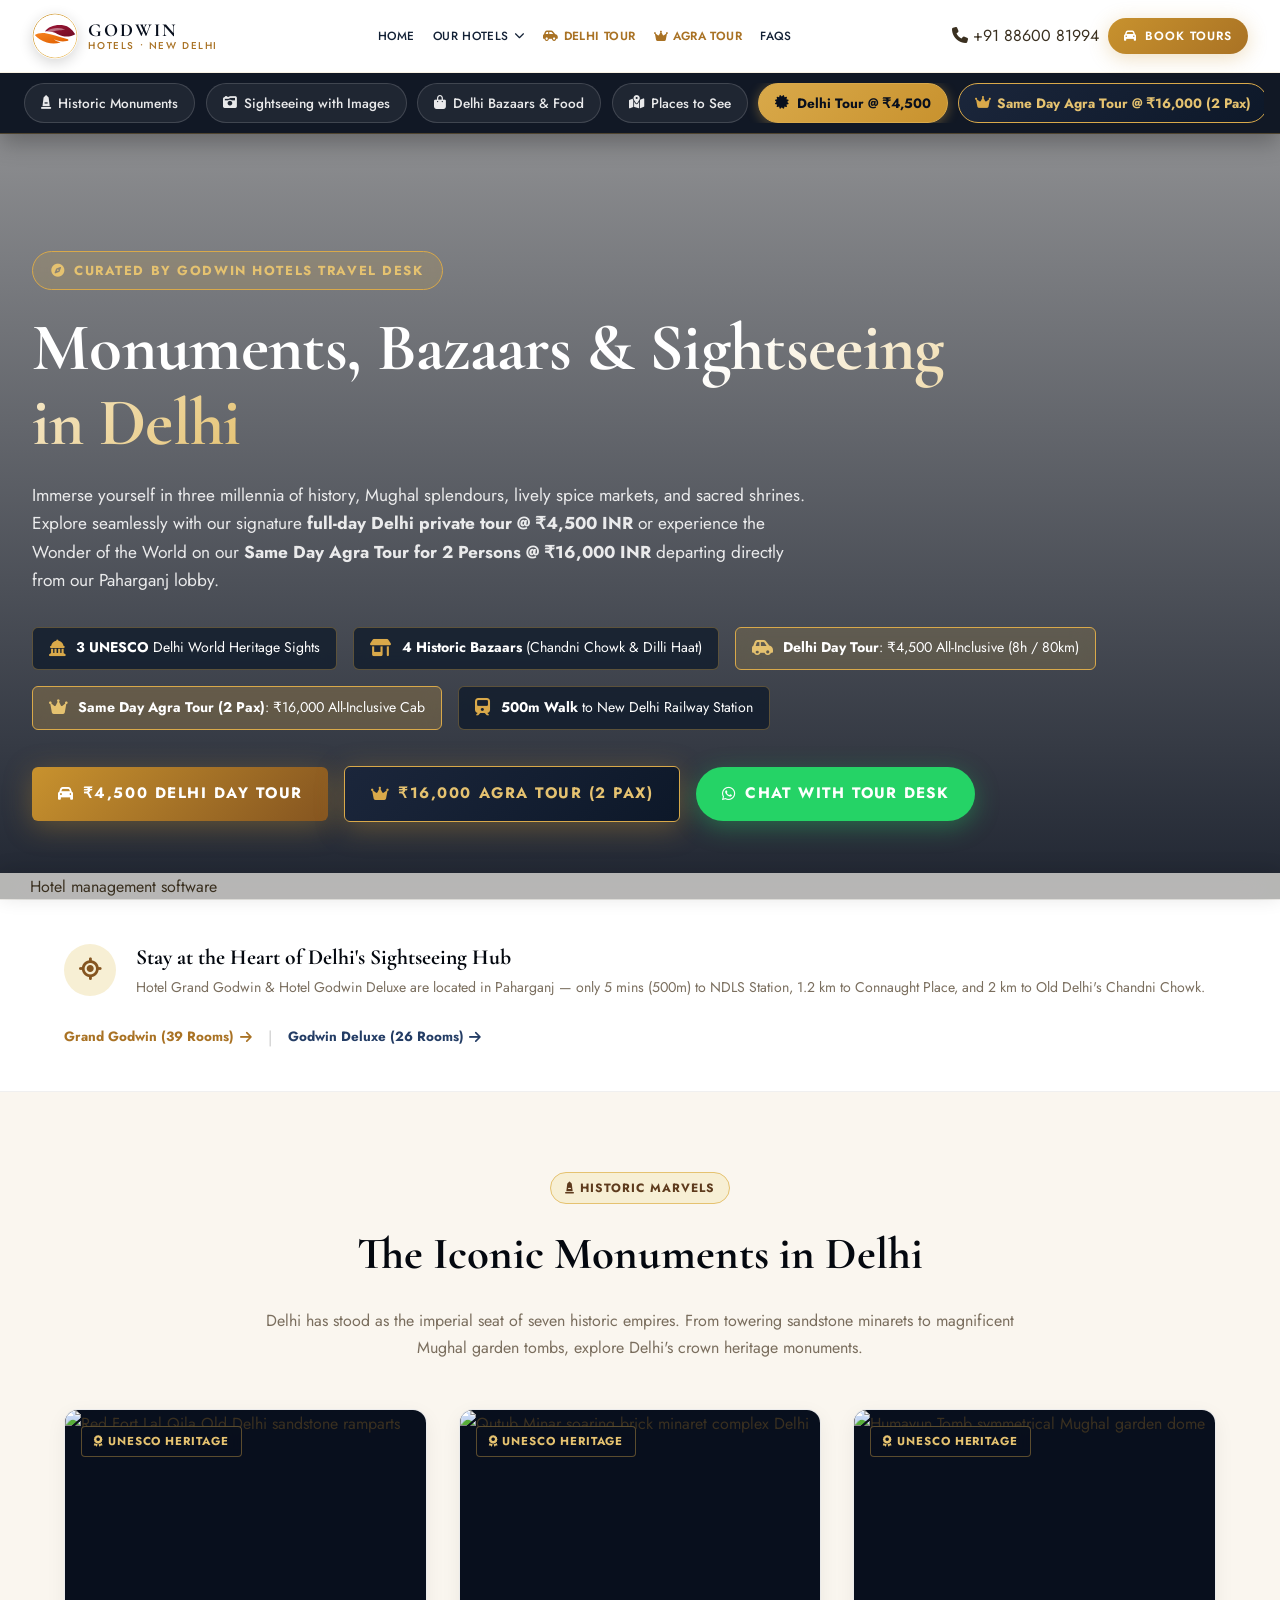
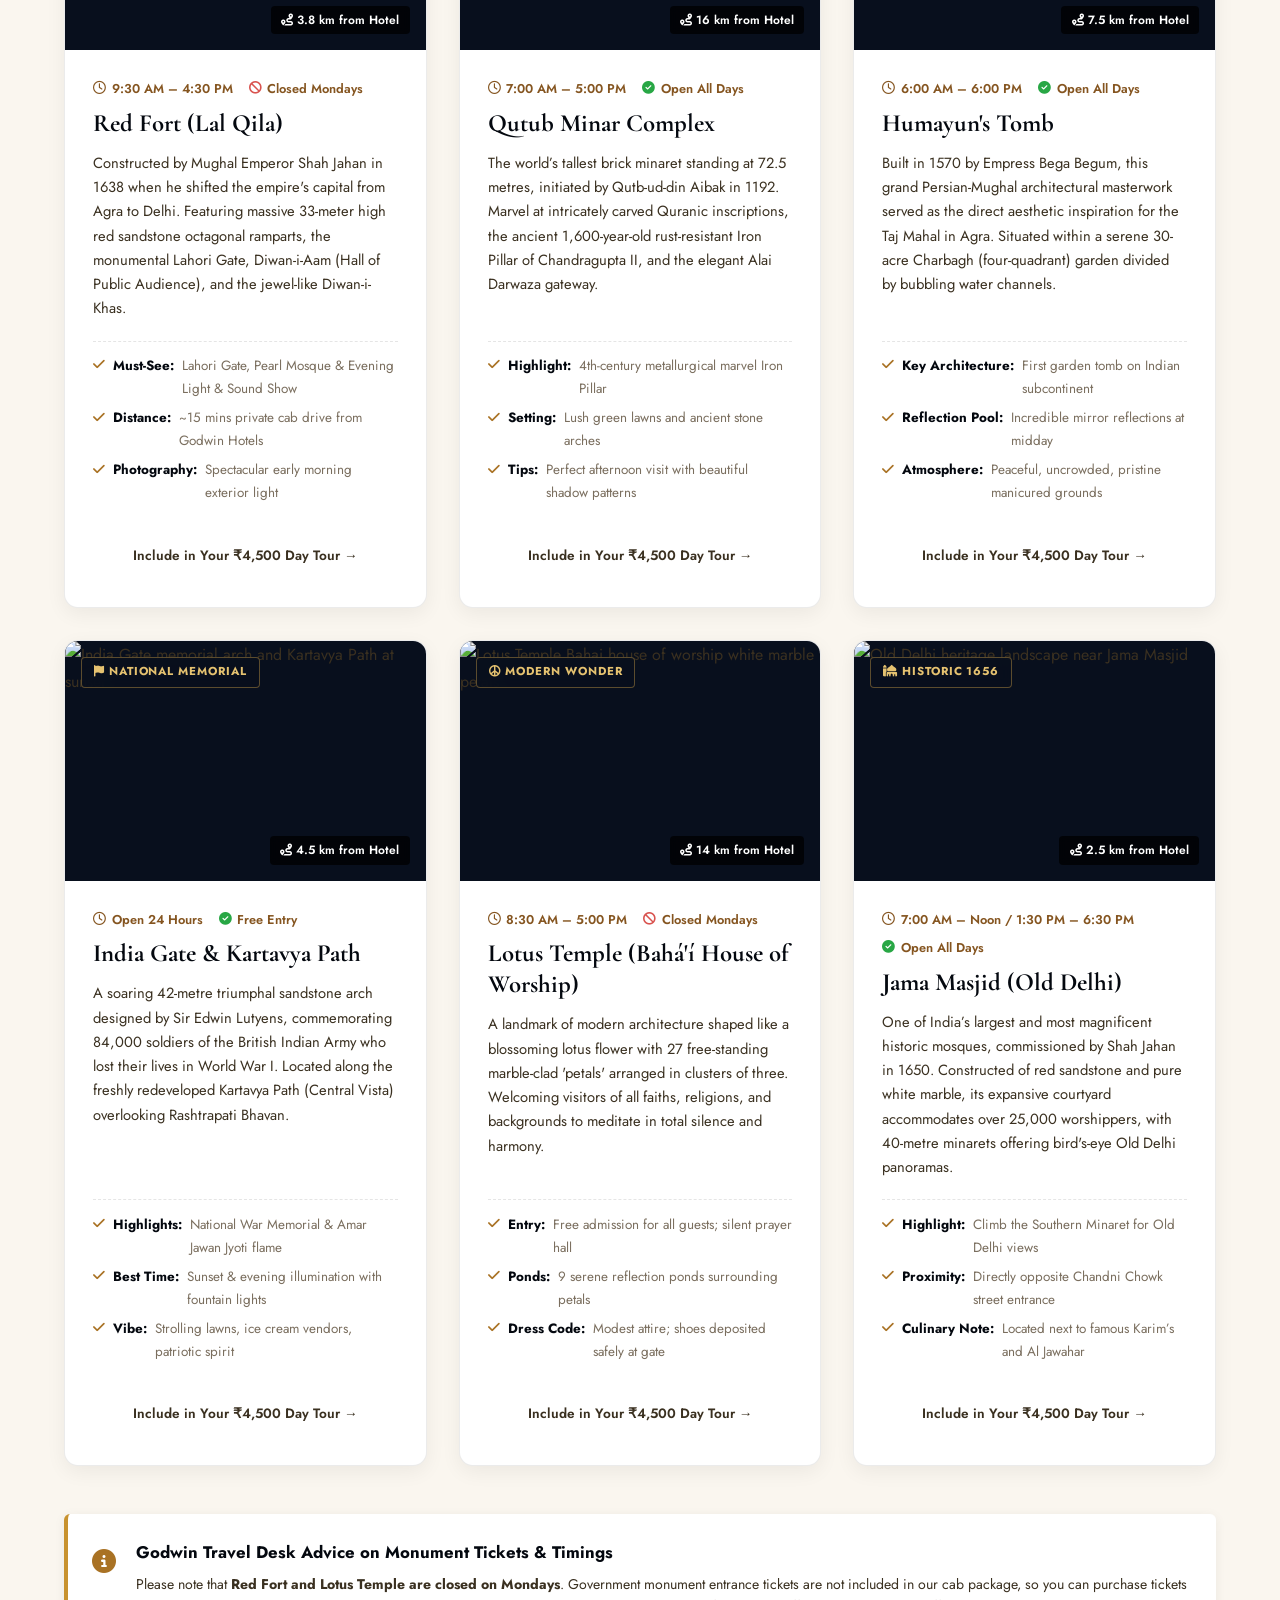
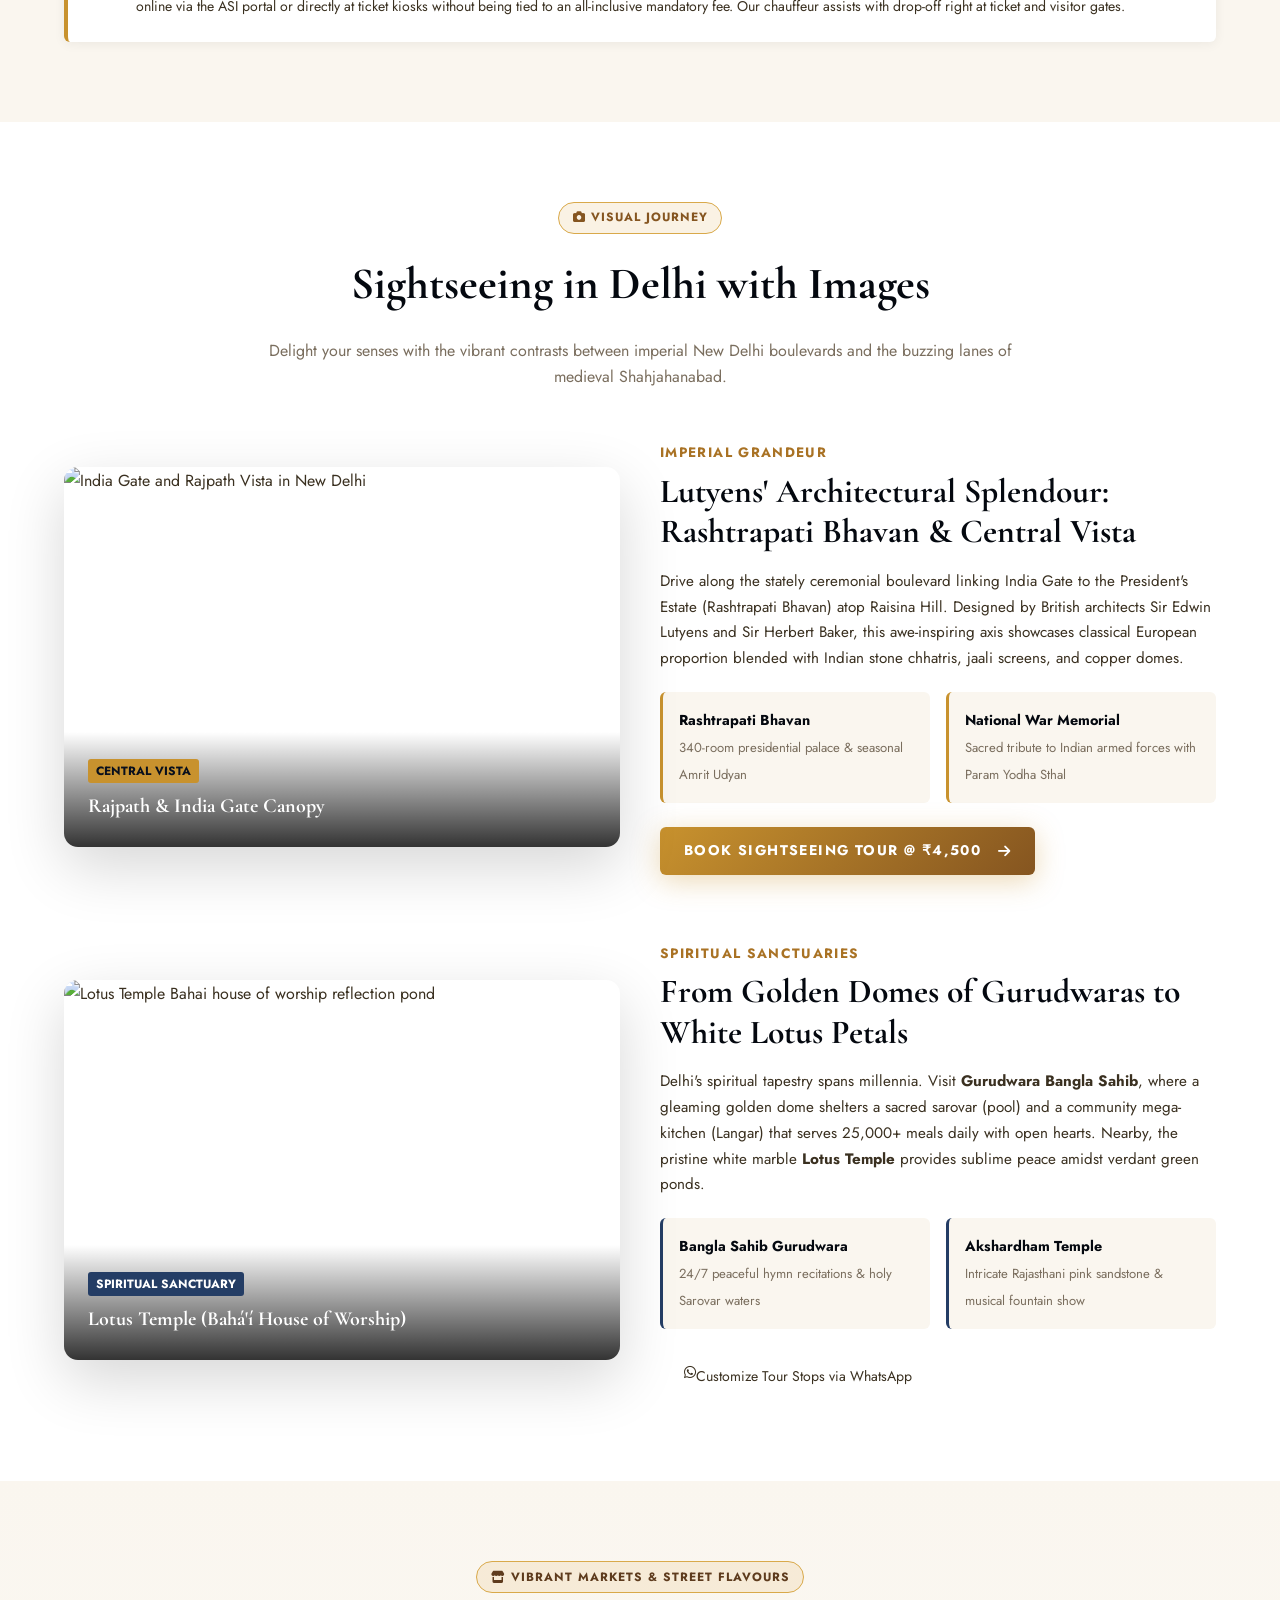
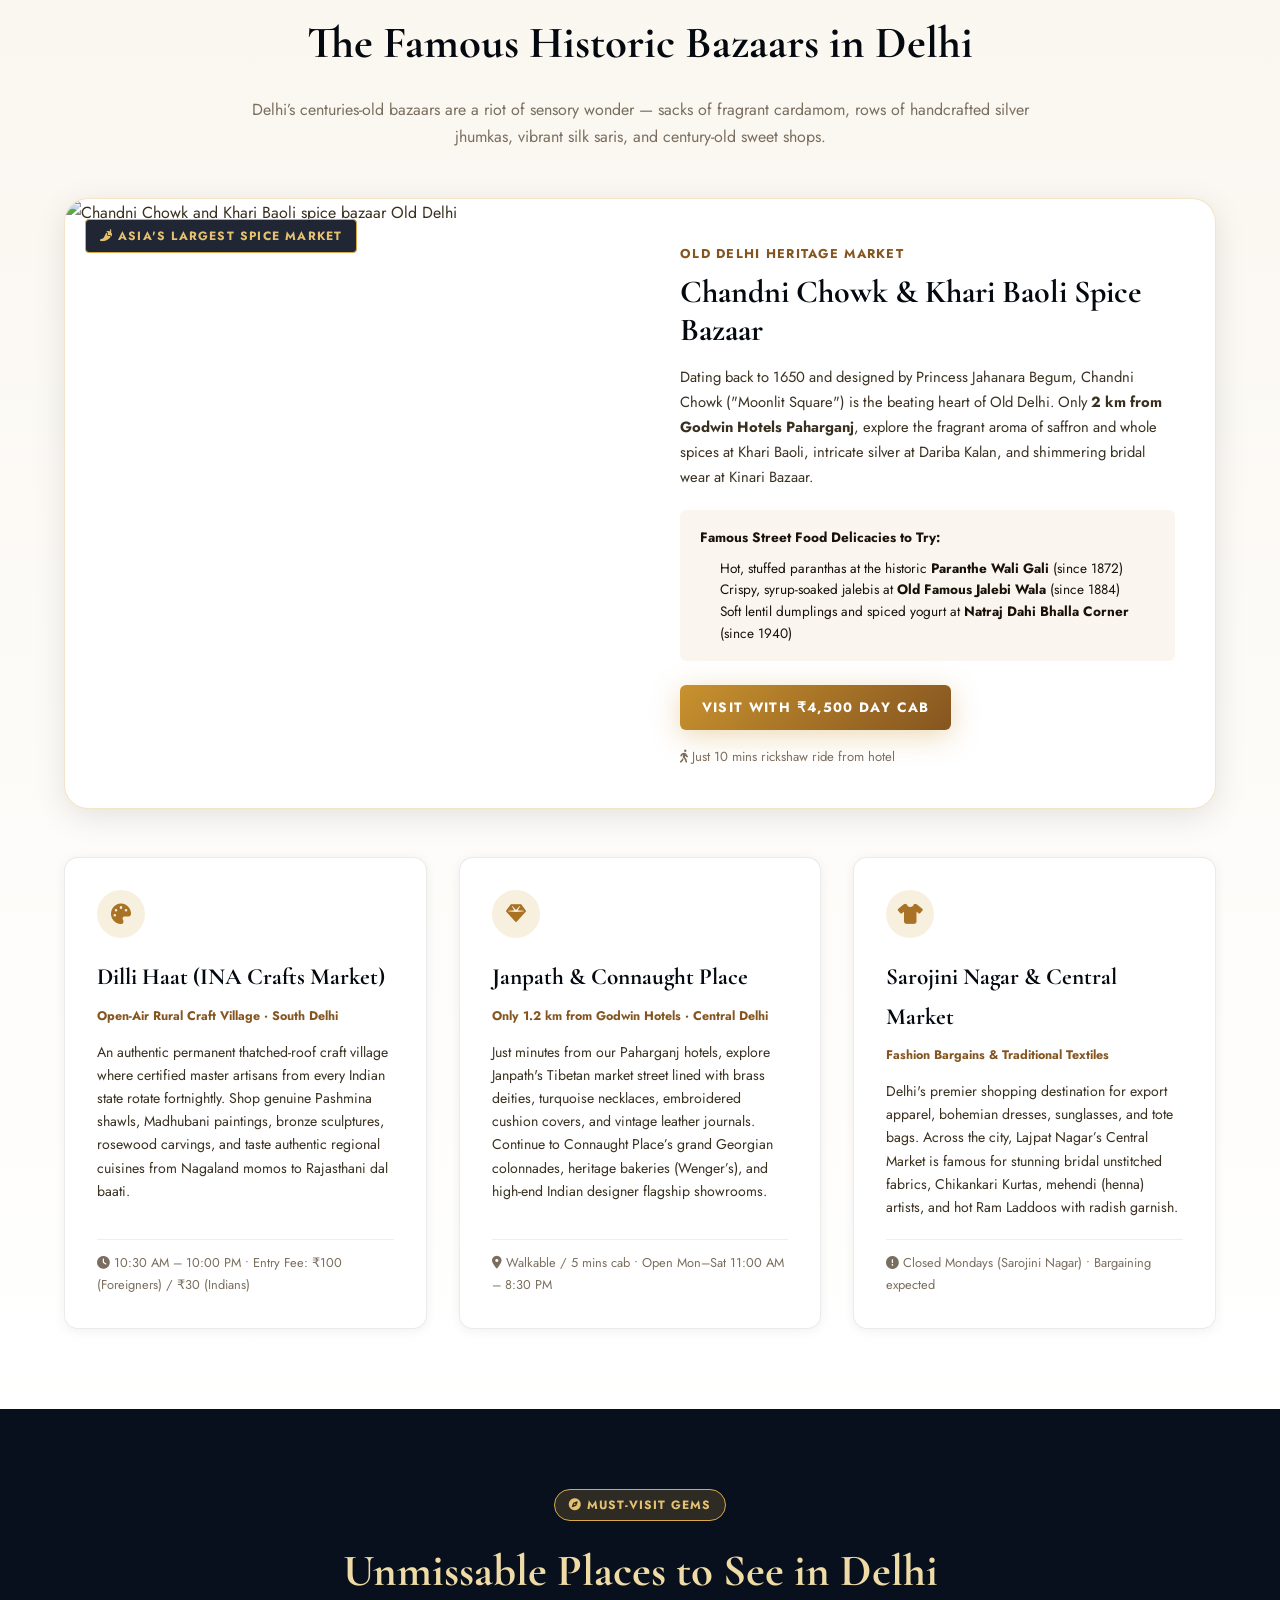
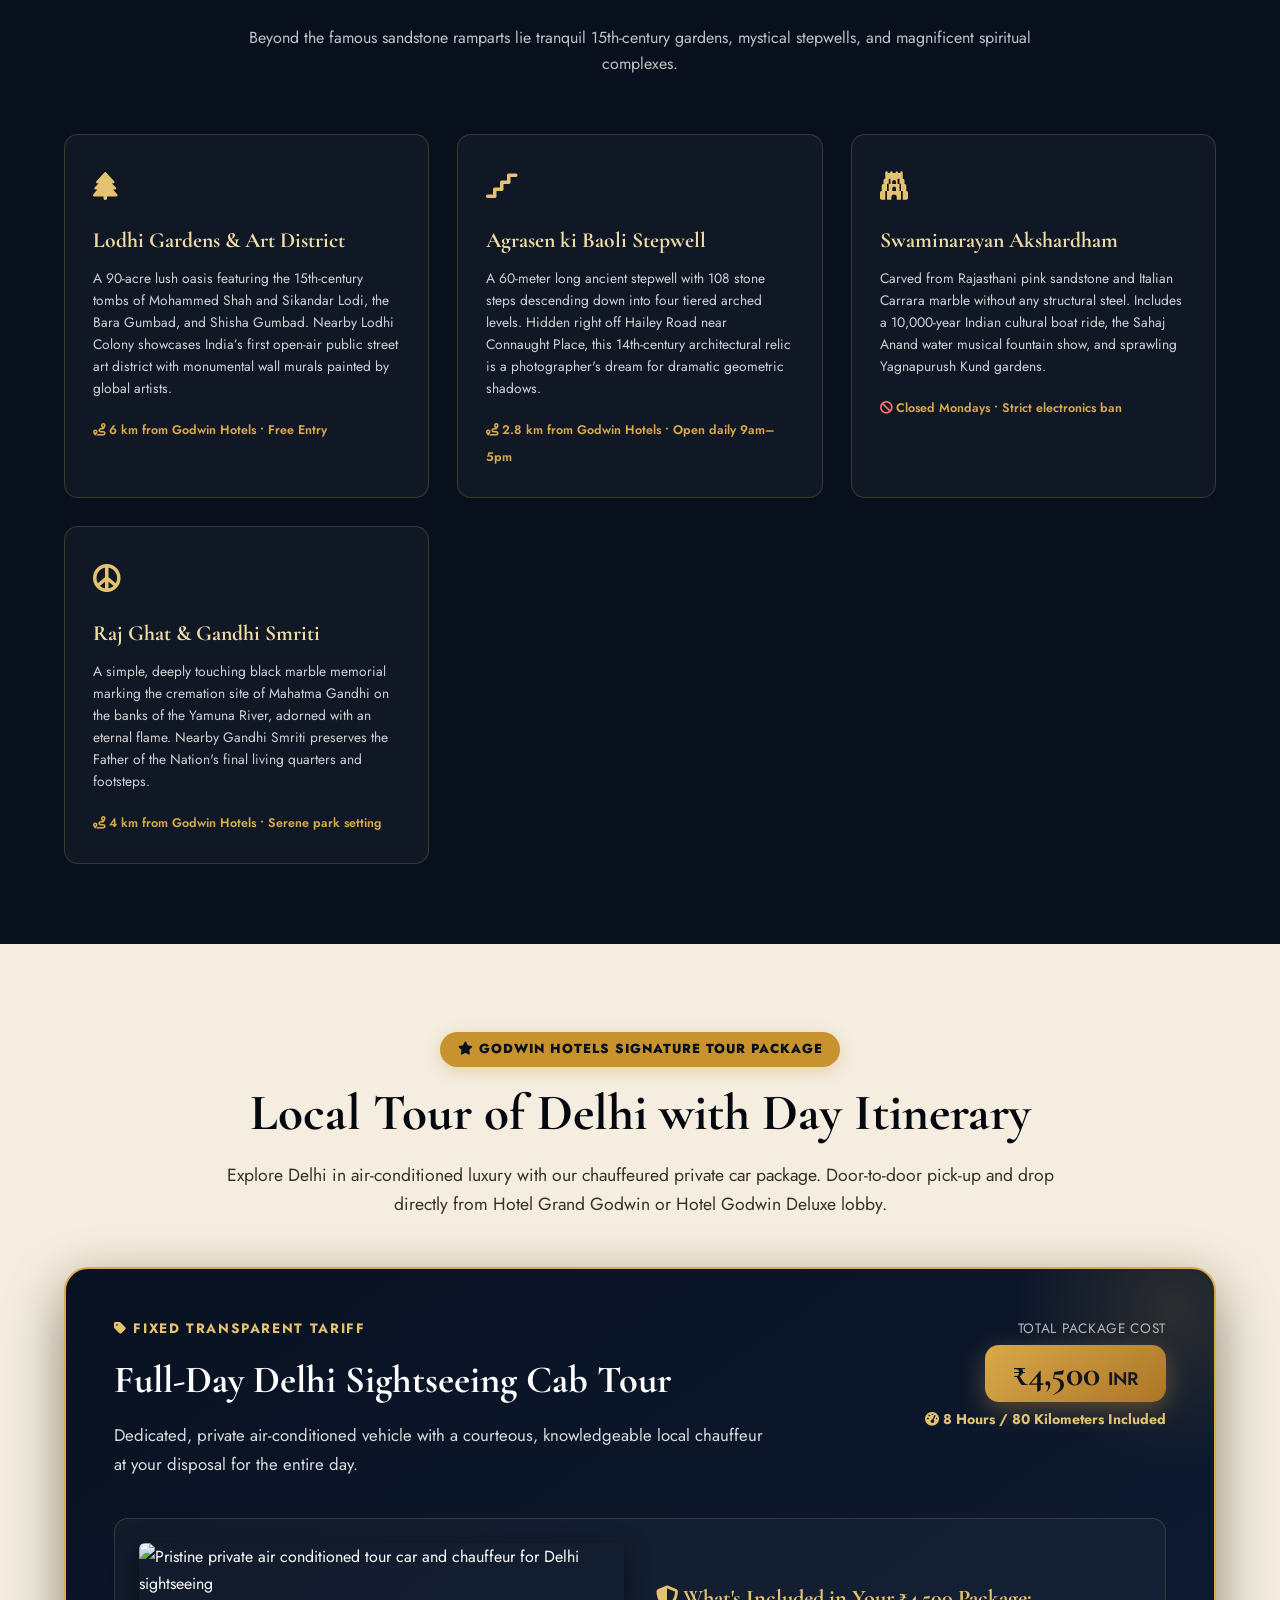
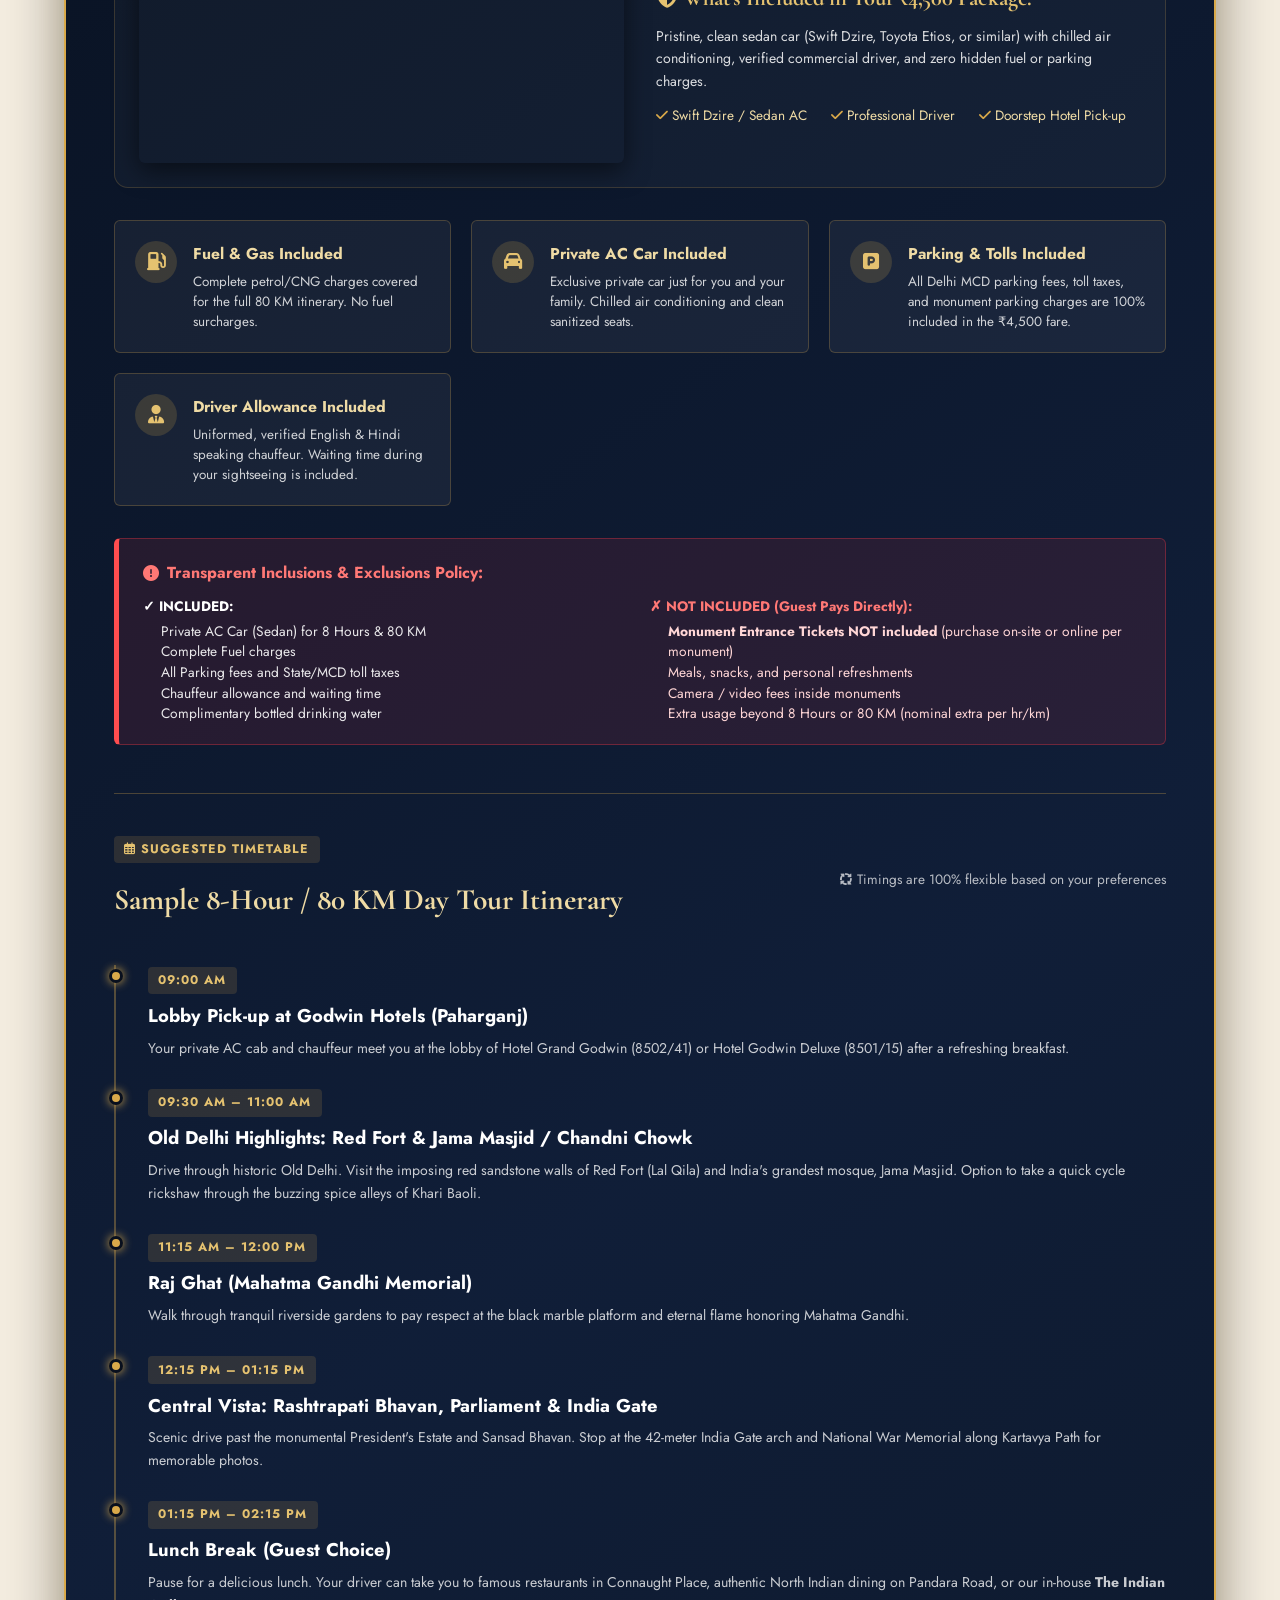
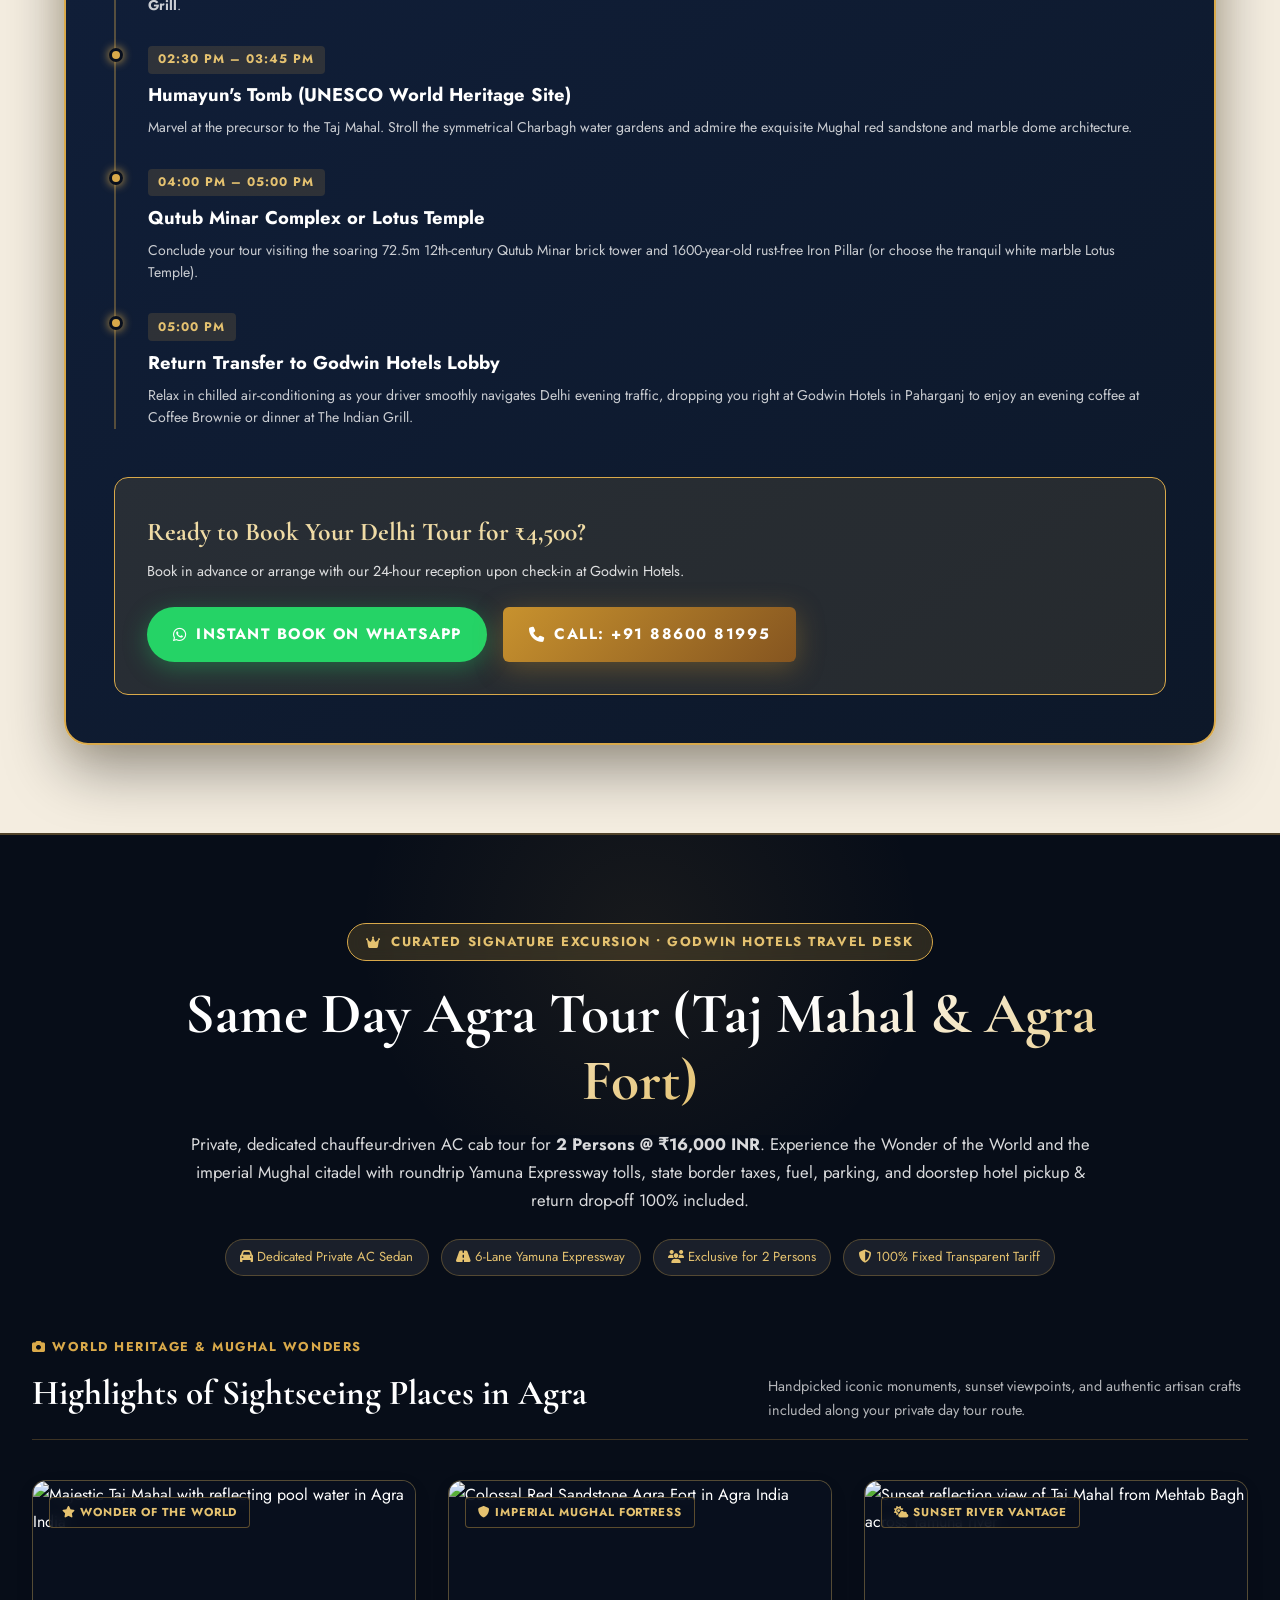
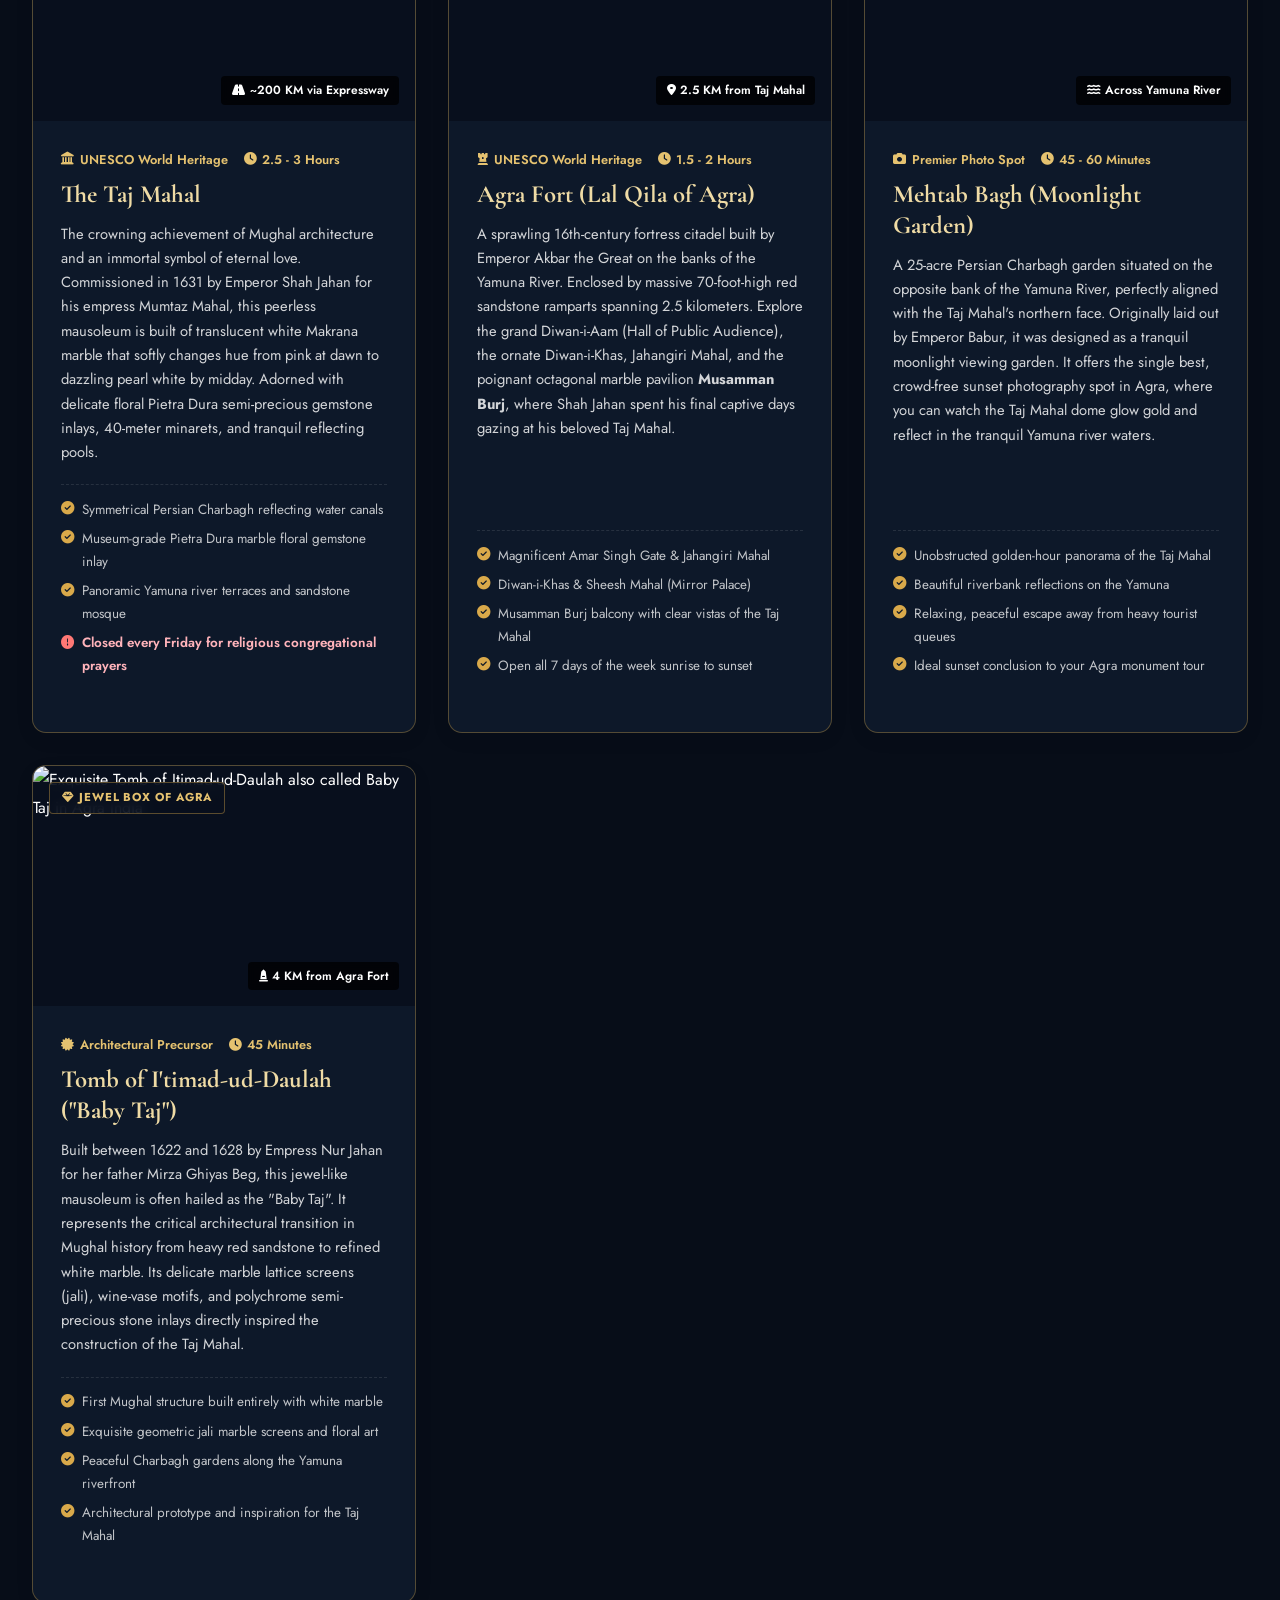
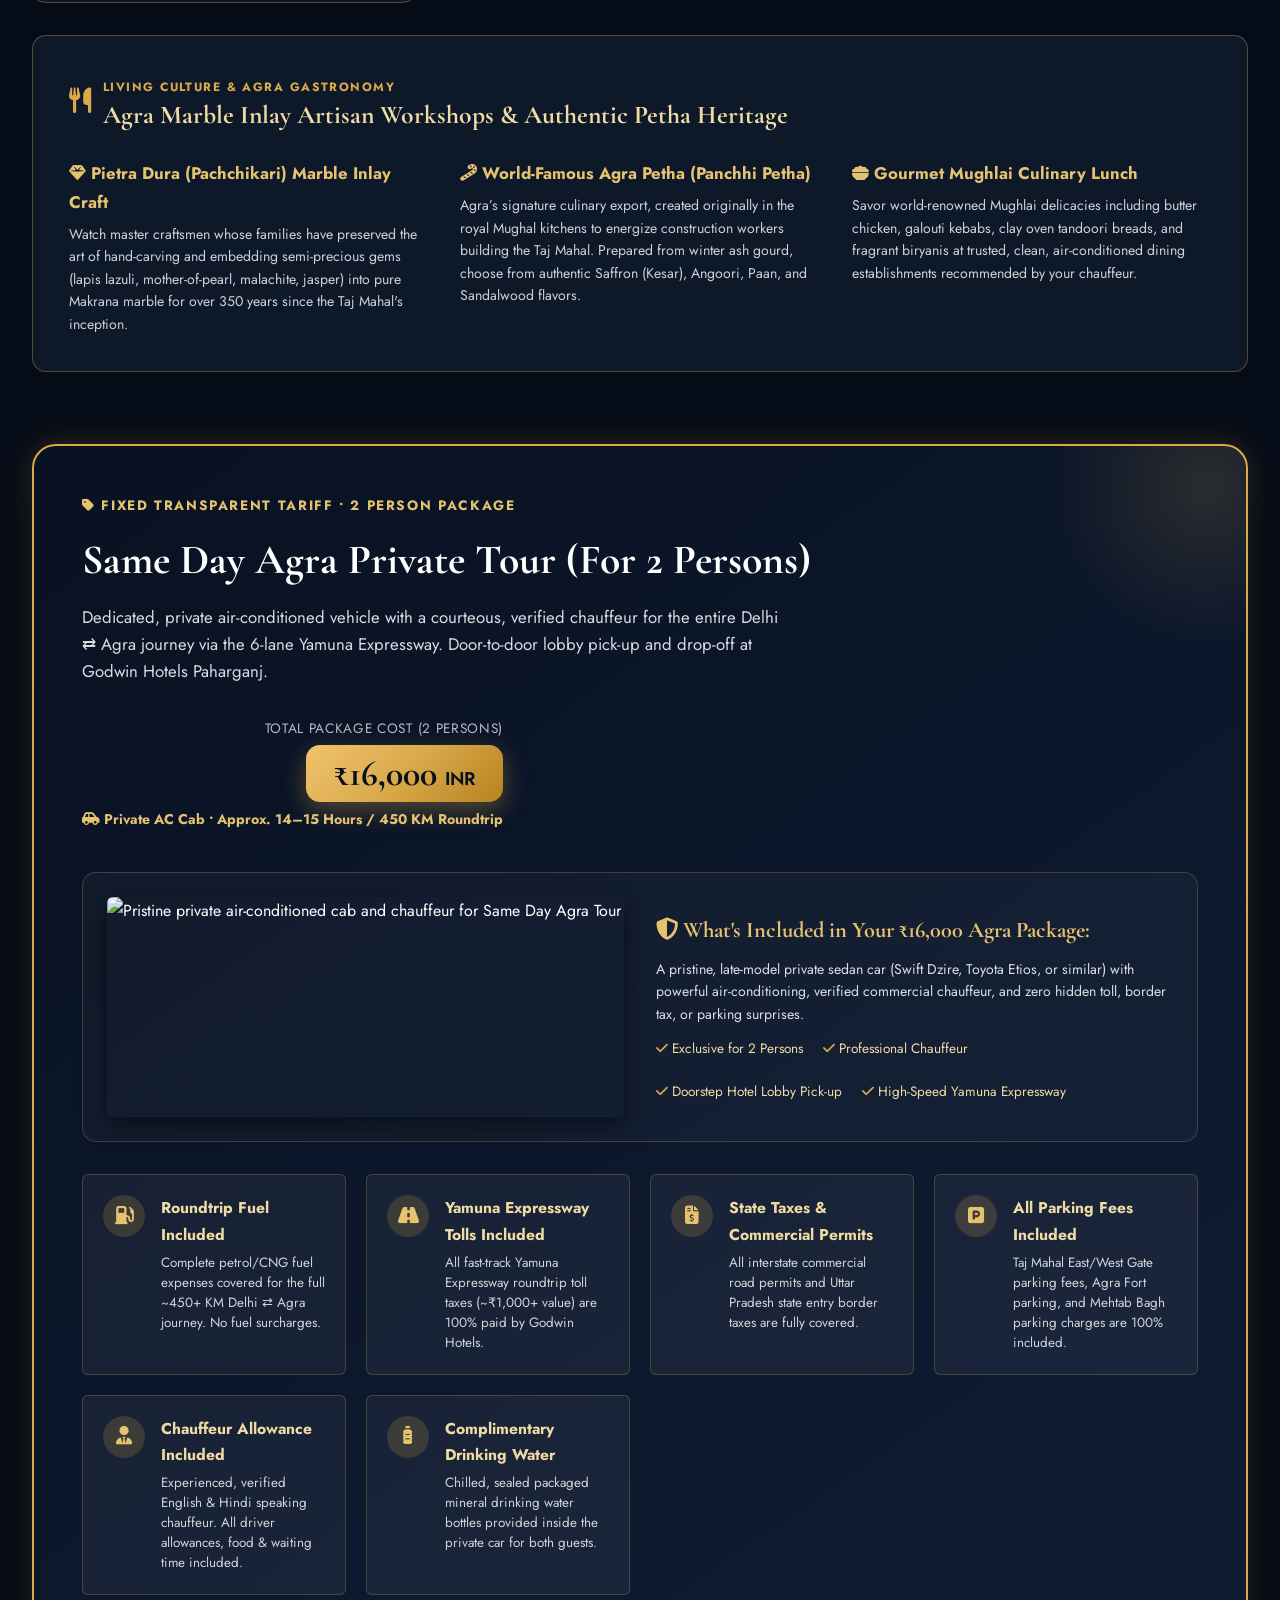
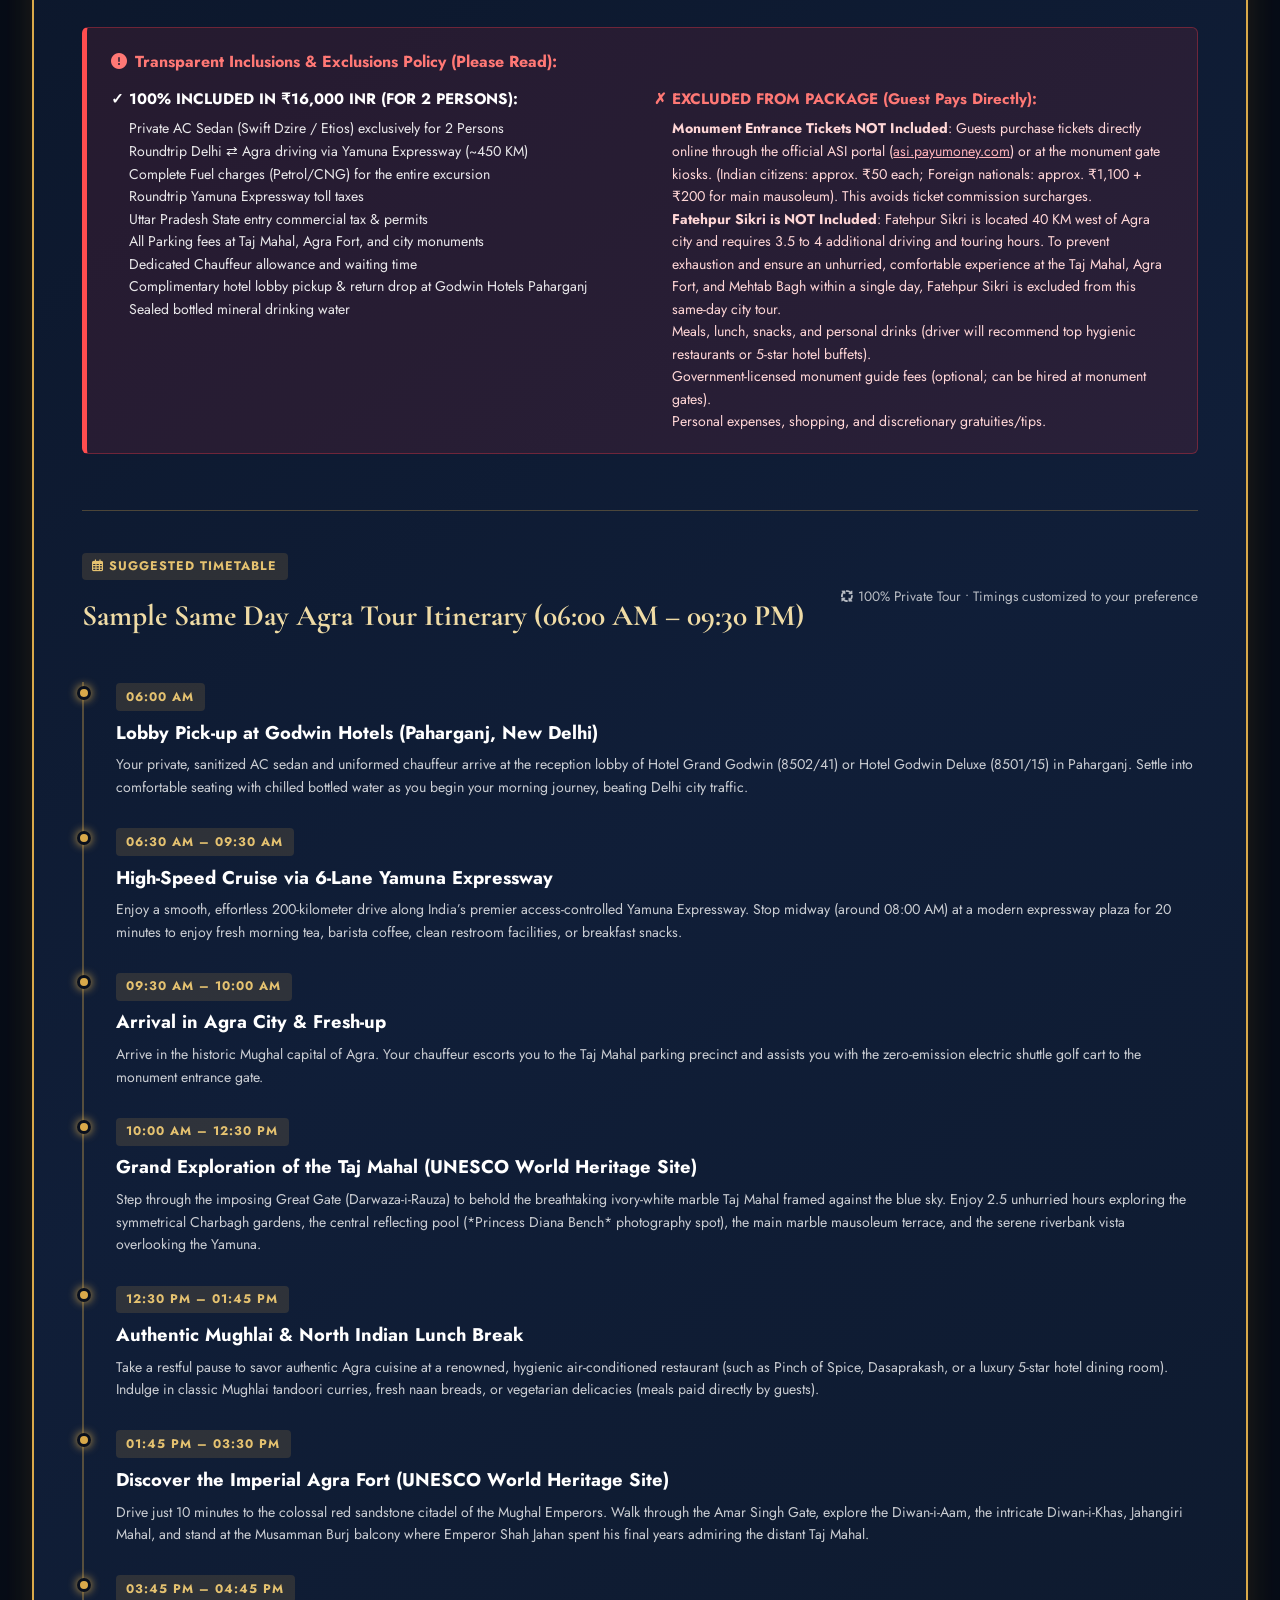
==== commit b6933e48: "BE integration" ====
--- a/delhi-sightseeing/index.html
+++ b/delhi-sightseeing/index.html
@@ -580,6 +580,25 @@
     ]
   }
   </script>
+
+  <!-- start head script -->
+  <meta name="google-site-verification" content="WHaYyDhG3G7wWlvzupT6g-w54p87KtfWVg4I7hYRuk4" />
+  <script type="text/javascript">
+      !function(e,n){
+          var t="bookingengine",o="integration",i=e[t]=e[t]||{},a=i[o]=i[o]||{},r="__cq",c="__loader",d="getElementsByTagName";
+          if(n=n||[],a[r]=a[r]?a[r].concat(n):n,!a[c]){a[c]=!0;var l=e.document,g=l[d]("head")[0]||l[d]("body")[0];
+              !function n(i){if(0!==i.length){var a=l.createElement("script");a.type="text/javascript",a.async=!0,a.src="https://"+i[0]+"/integration/loader.js",
+                  a.onerror=a.onload=function(n,i){return function(){e[t]&&e[t][o]&&e[t][o].loaded||(g.removeChild(n),i())}}(a,(function(){n(i.slice(1,i.length))})),g.appendChild(a)}}(
+                  ["in-ibe.hopenapi.com", "ibe.hopenapi.com", "ibe.behopenapi.com"])}
+      }(window, [
+          ["setContext", "BE-INT-godwinhotels-com_2026-10-07", "en"],
+          ["embed", "search-form", {
+              container: "be-search-form"
+          }]
+      ]);
+  </script>
+  <!-- end head script -->
+  <link rel="stylesheet" href="../assets/css/be-style.css">
 </head>
 <body class="has-docked-bar">
 
@@ -739,6 +758,16 @@
       </div>
     </section>
 
+    <section class="be-form">
+      <!-- start Search form script -->
+      <div id="block-search">
+        <div id="be-search-form" class="be-container">
+          <a href="https://exely.com/" rel="nofollow" target="_blank">Hotel management software</a>
+        </div>
+      </div>
+      <!-- end Search form script -->
+    </section>
+
     <!-- ══════════════════════════════════════════
          PRIME LOCATION ADVANTAGE BANNER
     ══════════════════════════════════════════ -->
@@ -2174,6 +2203,7 @@
               <li><a href="./">Delhi Sightseeing &amp; Tours Guide</a></li>
               <li><a href="../#dining">The Indian Grill Restaurant</a></li>
               <li><a href="../#dining">Coffee Brownie Café</a></li>
+              <li><a href="../policies/" style="color:var(--gold-300);"><i class="fa-solid fa-shield-halved"></i> Hotel Policies &amp; House Rules</a></li>
             </ul>
           </div>
 
@@ -2216,6 +2246,18 @@
                 </span>
               </div>
               <div class="footer-contact-row">
+                <i class="fa-solid fa-envelope f-icon"></i>
+                <span class="f-label">Email:</span>
+                <a href="mailto:book@godwinhotels.com" class="f-val">book@godwinhotels.com</a>
+              </div>
+              <div class="footer-contact-row">
+                <i class="fa-solid fa-briefcase f-icon" style="color:var(--gold-400);"></i>
+                <span class="f-label">Bulk / Corporate:</span>
+                <span class="f-val">
+                  <strong>Raman Mankotia</strong> &bull; <a href="mailto:mail@godwinhotels.com">mail@godwinhotels.com</a>
+                </span>
+              </div>
+              <div class="footer-contact-row">
                 <i class="fa-solid fa-location-dot f-icon"></i>
                 <span class="f-label">Address:</span>
                 <span class="f-val">8502/41, Arakashan Rd, Paharganj, New Delhi 110055</span>
@@ -2231,6 +2273,15 @@
       <div class="container">
         <div class="footer-bottom-inner">
           <p class="copyright">&copy; 2026 Godwin Hotels Delhi. All Rights Reserved. Full-Day Sightseeing &amp; Tour Desk.</p>
+          <div class="footer-bottom-links" style="display:flex;gap:1rem;flex-wrap:wrap;font-size:0.75rem;">
+            <a href="../policies/" style="color:var(--gold-300);font-weight:600;">All Hotel Policies</a>
+            <a href="../policies/#pickup-policy" style="color:rgba(255,255,255,0.7);">Free Airport Pickup Terms</a>
+            <a href="../policies/#child-policy" style="color:rgba(255,255,255,0.7);">Child &amp; Extra Bed Policy</a>
+            <a href="../policies/#house-rules" style="color:rgba(255,255,255,0.7);">In-House Rules &amp; Outside Food</a>
+            <a href="../policies/#payment-policy" style="color:rgba(255,255,255,0.7);">Payment &amp; Cancellation</a>
+            <a href="../policies/#terms-conditions" style="color:rgba(255,255,255,0.7);">Terms &amp; Check-Out Policy</a>
+            <a href="../policies/#privacy-policy" style="color:rgba(255,255,255,0.7);">Privacy Policy</a>
+          </div>
           <div class="footer-badges">
             <span class="badge"><i class="fa-solid fa-car-side"></i> 8h / 80km Day Tour @ ₹4,500</span>
             <span class="badge"><i class="fa-solid fa-shield-halved"></i> Verified Drivers</span>
--- a/assets/css/style.css
+++ b/assets/css/style.css
@@ -641,6 +641,7 @@
 .booking-bar-section {
   position: relative; z-index: 10;
   margin-top: -3rem; padding: 0 1.5rem;
+  scroll-margin-top: 100px;
 }
 .booking-bar {
   max-width: 1100px; margin: 0 auto;
@@ -648,6 +649,24 @@
   border-radius: var(--radius-lg);
   box-shadow: 0 24px 80px rgba(0,0,0,0.18), 0 0 0 1px rgba(200,146,46,0.12);
   overflow: hidden;
+  transition: transform 0.3s ease, box-shadow 0.3s ease;
+}
+@keyframes bookingBarPulse {
+  0% {
+    box-shadow: 0 0 0 0 rgba(200, 146, 46, 0.75), 0 24px 80px rgba(0, 0, 0, 0.2);
+    transform: scale(1);
+  }
+  50% {
+    box-shadow: 0 0 0 8px rgba(200, 146, 46, 0.4), 0 28px 90px rgba(200, 146, 46, 0.25);
+    transform: scale(1.015);
+  }
+  100% {
+    box-shadow: 0 0 0 0 rgba(200, 146, 46, 0), 0 24px 80px rgba(0, 0, 0, 0.18);
+    transform: scale(1);
+  }
+}
+.booking-highlight-pulse {
+  animation: bookingBarPulse 1.2s cubic-bezier(0.25, 1, 0.5, 1) 1;
 }
 .booking-bar-header {
   background: linear-gradient(135deg, var(--navy-900) 0%, var(--navy-750) 100%);
--- a/assets/css/hotel-page.css
+++ b/assets/css/hotel-page.css
@@ -406,9 +406,44 @@
   padding: 2.2rem 2.5rem;
   color: #fff;
   box-shadow: 0 16px 40px rgba(0, 0, 0, 0.12);
-  margin-top: -3.5rem;
+  margin-top: 2rem;
   position: relative;
   z-index: 20;
+}
+
+/* ─── Hotel Floating Booking Bar ─── */
+.booking-bar-section {
+  position: relative;
+  z-index: 25;
+  margin-top: -3.5rem;
+  padding: 0 1.5rem;
+  scroll-margin-top: 100px;
+}
+
+@keyframes bookingBarPulseHotel {
+  0% {
+    box-shadow: 0 0 0 0 rgba(200, 146, 46, 0.75), 0 24px 80px rgba(0, 0, 0, 0.2);
+    transform: scale(1);
+  }
+  50% {
+    box-shadow: 0 0 0 8px rgba(200, 146, 46, 0.4), 0 28px 90px rgba(200, 146, 46, 0.25);
+    transform: scale(1.015);
+  }
+  100% {
+    box-shadow: 0 0 0 0 rgba(200, 146, 46, 0), 0 24px 80px rgba(0, 0, 0, 0.18);
+    transform: scale(1);
+  }
+}
+.booking-highlight-pulse {
+  animation: bookingBarPulseHotel 1.2s cubic-bezier(0.25, 1, 0.5, 1) 1;
+}
+
+.booking-field select {
+  appearance: none;
+  background-image: url("data:image/svg+xml,%3Csvg xmlns='http://www.w3.org/2000/svg' width='12' height='12' viewBox='0 0 24 24' fill='none' stroke='%23888' stroke-width='2' stroke-linecap='round' stroke-linejoin='round'%3E%3Cpolyline points='6 9 12 15 18 9'%3E%3C/polyline%3E%3C/svg%3E");
+  background-repeat: no-repeat;
+  background-position: right 0.85rem center;
+  padding-right: 2rem;
 }
 
 .gb-banner-grid {
@@ -426,7 +461,11 @@
 @media (max-width: 680px) {
   .gb-compliance-banner {
     padding: 1.4rem 1.1rem;
-    margin-top: -2.5rem;
+    margin-top: 1.5rem;
+  }
+  .booking-bar-section {
+    margin-top: -1.75rem;
+    padding: 0 1rem;
   }
   .gb-badge-pill {
     white-space: normal;
--- a/assets/css/be-style.css
+++ b/assets/css/be-style.css
@@ -0,0 +1,64 @@
+#block-search, #block-search * {
+    box-sizing: border-box;
+}
+
+#block-search {
+    width: calc(100% - 40px);
+    margin: 0 auto;
+    background: #F6F2EC;
+    border-radius: 20px;
+}
+
+.be-container {
+    max-width: 1280px;
+    margin: 0 auto;
+    padding: 0 30px;
+}
+
+.booking-bar-section,
+.be-hidden,
+#booking.booking-section {
+    display: none !important;
+}
+
+.be-form {
+    padding-block: 20px;
+    background: var(--white);
+}
+
+.be-booking-btn {
+    height: 100%;
+}
+
+.nav-cta.be-booking-btn {
+    height: 38px;
+}
+
+.floating-concierge {
+    bottom: max(6rem, calc(1rem + env(safe-area-inset-bottom)));
+}
+
+@media screen and (min-width: 1280px) {
+    #block-search {
+        position: fixed;
+        z-index: 100;
+        bottom: 0;
+        width: 100%;
+        background: rgba(246, 242, 236, 0.7);
+        backdrop-filter: blur(18px);
+        box-shadow: 0 -3px 20px 0 rgba(0, 0, 0, 0.12);
+        border-radius: 0;
+    }
+
+    .site-footer {
+        padding-bottom: 90px;
+    }
+
+    .floating-action-bar {
+        display: none !important;
+    }
+
+    .be-form {
+        padding: 0;
+    }
+}
